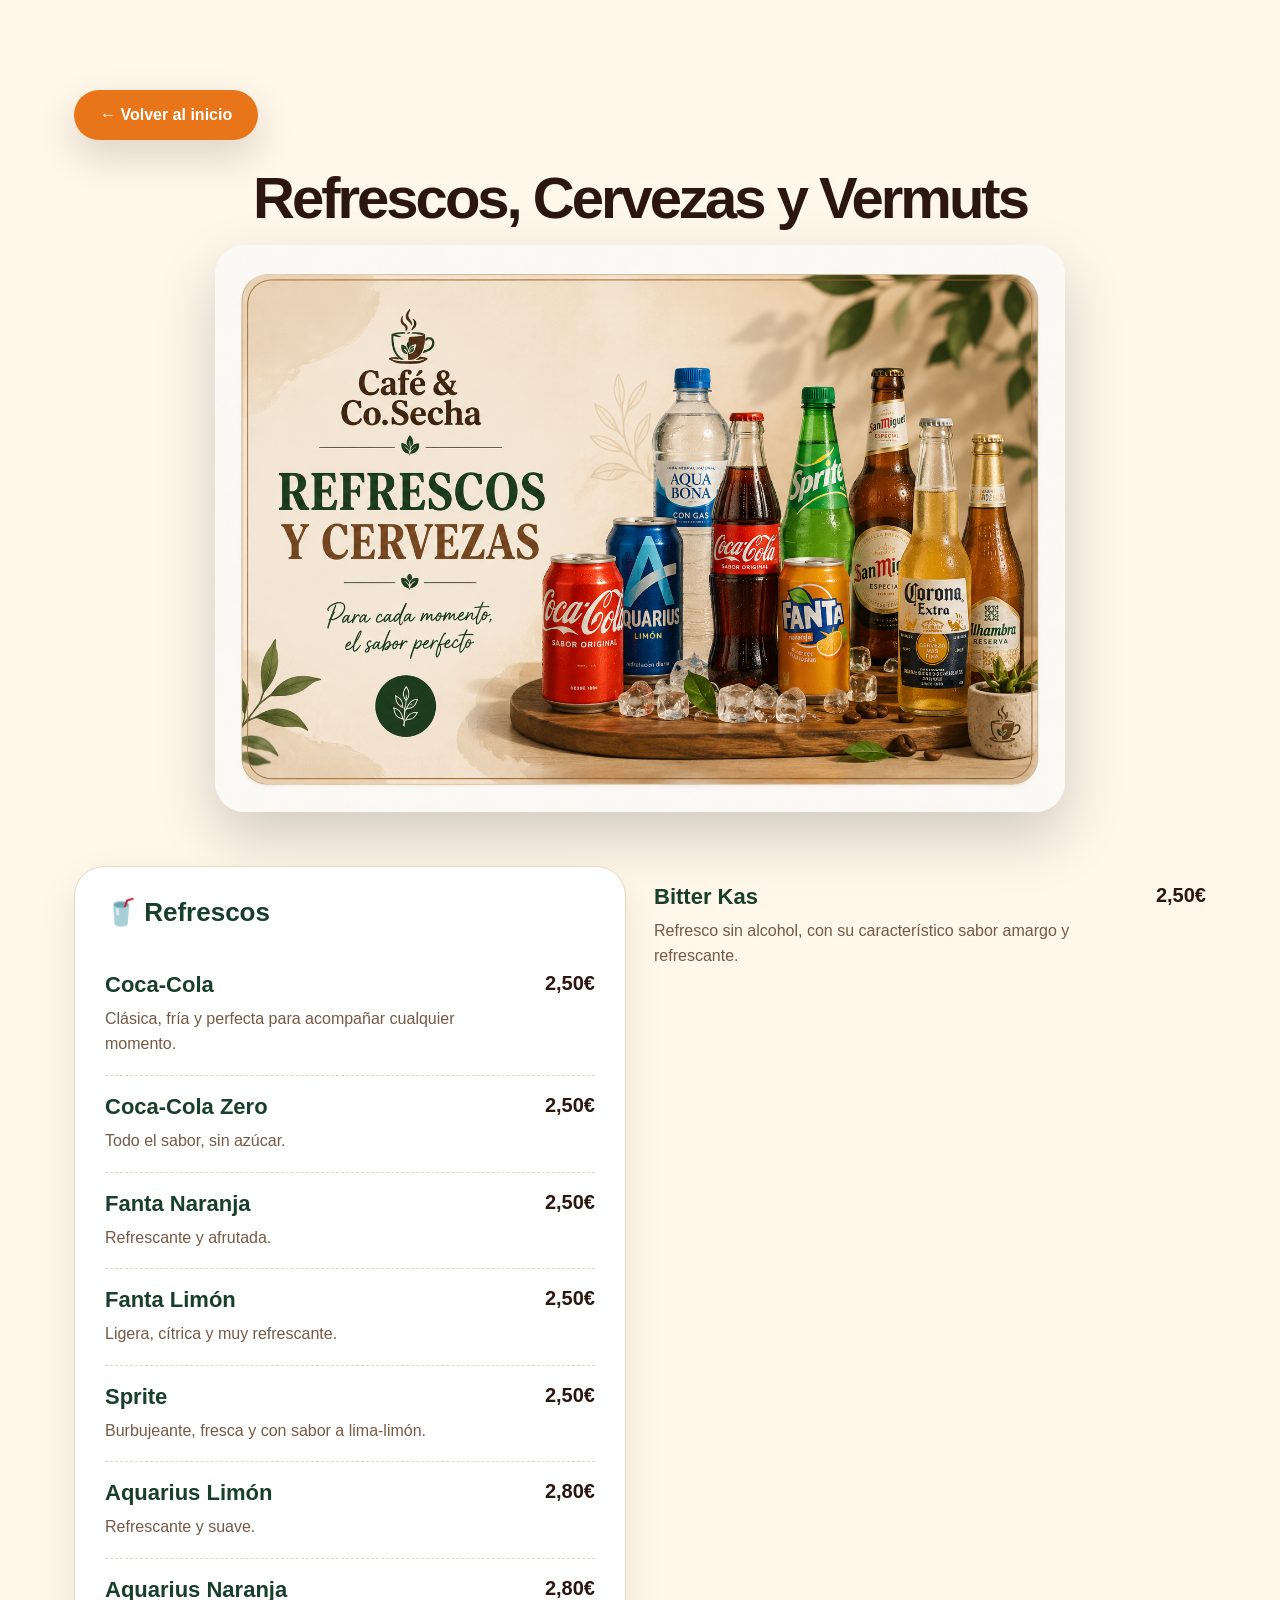
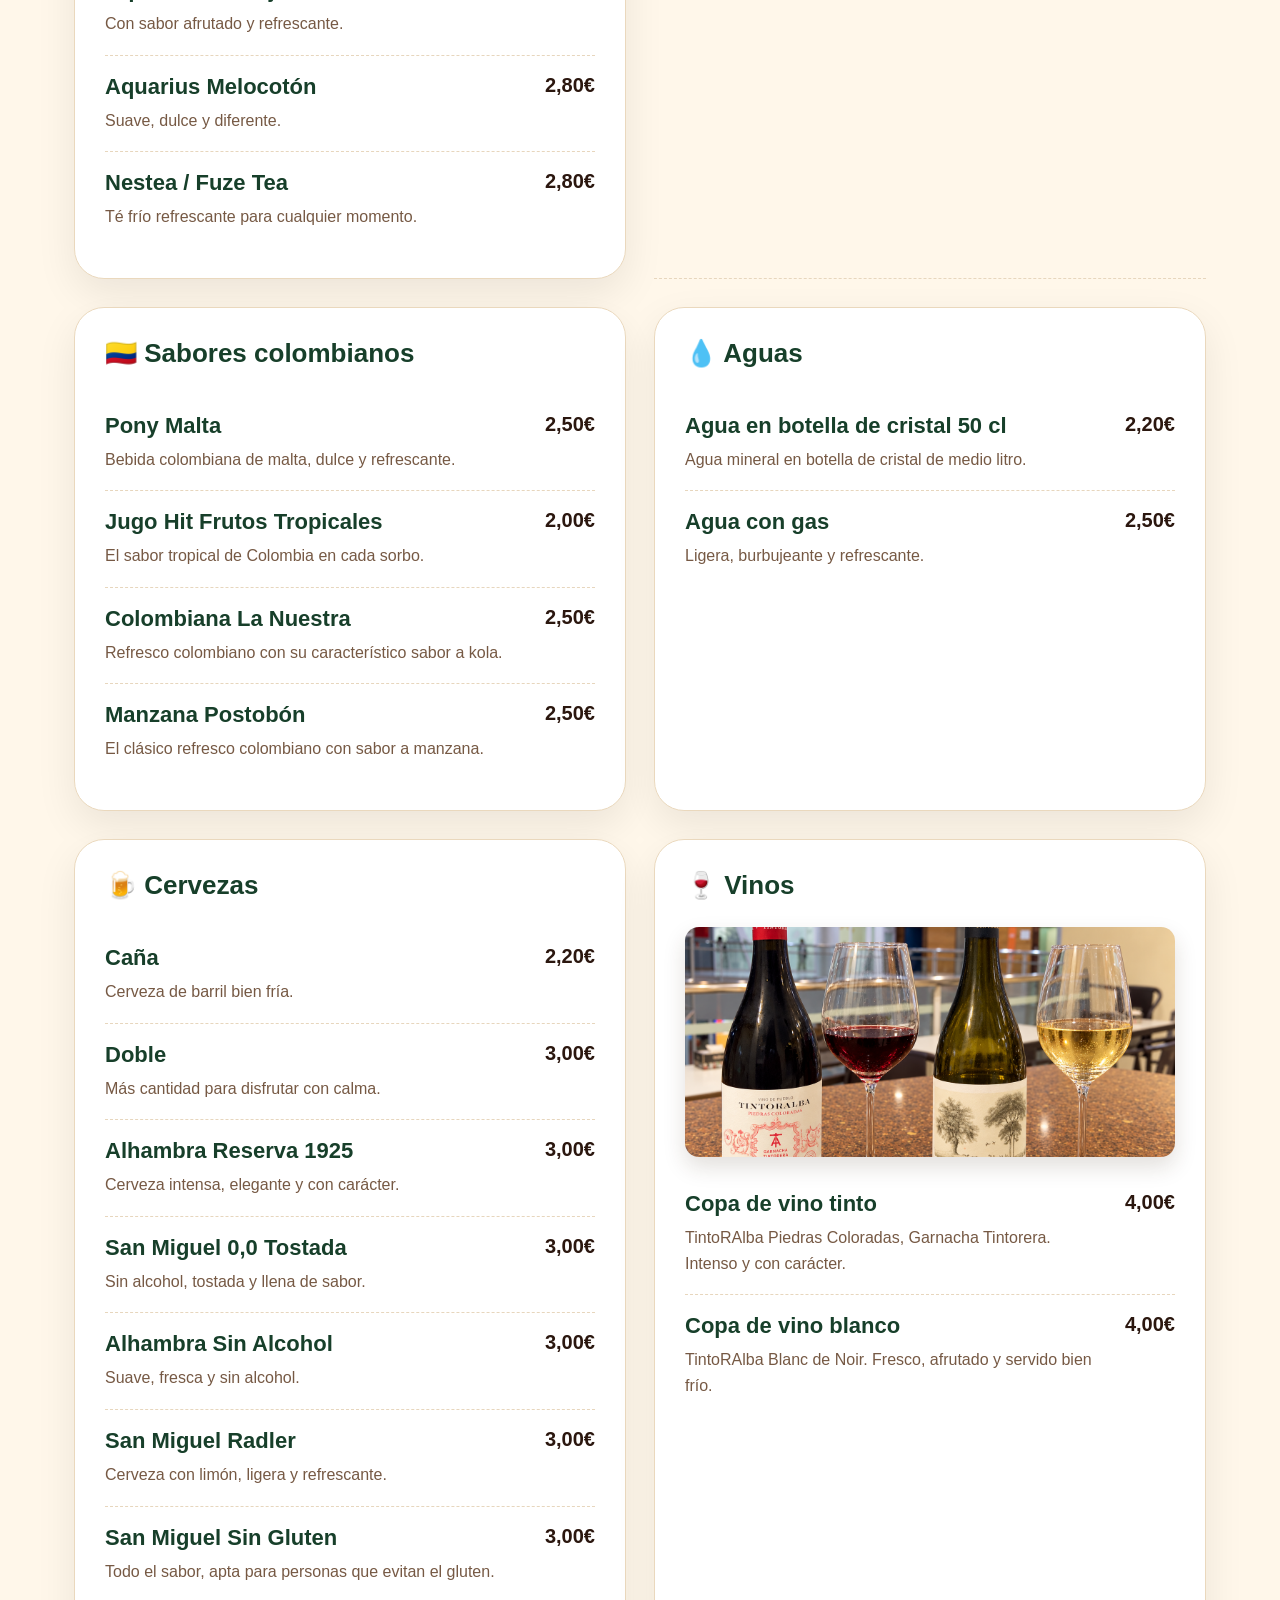
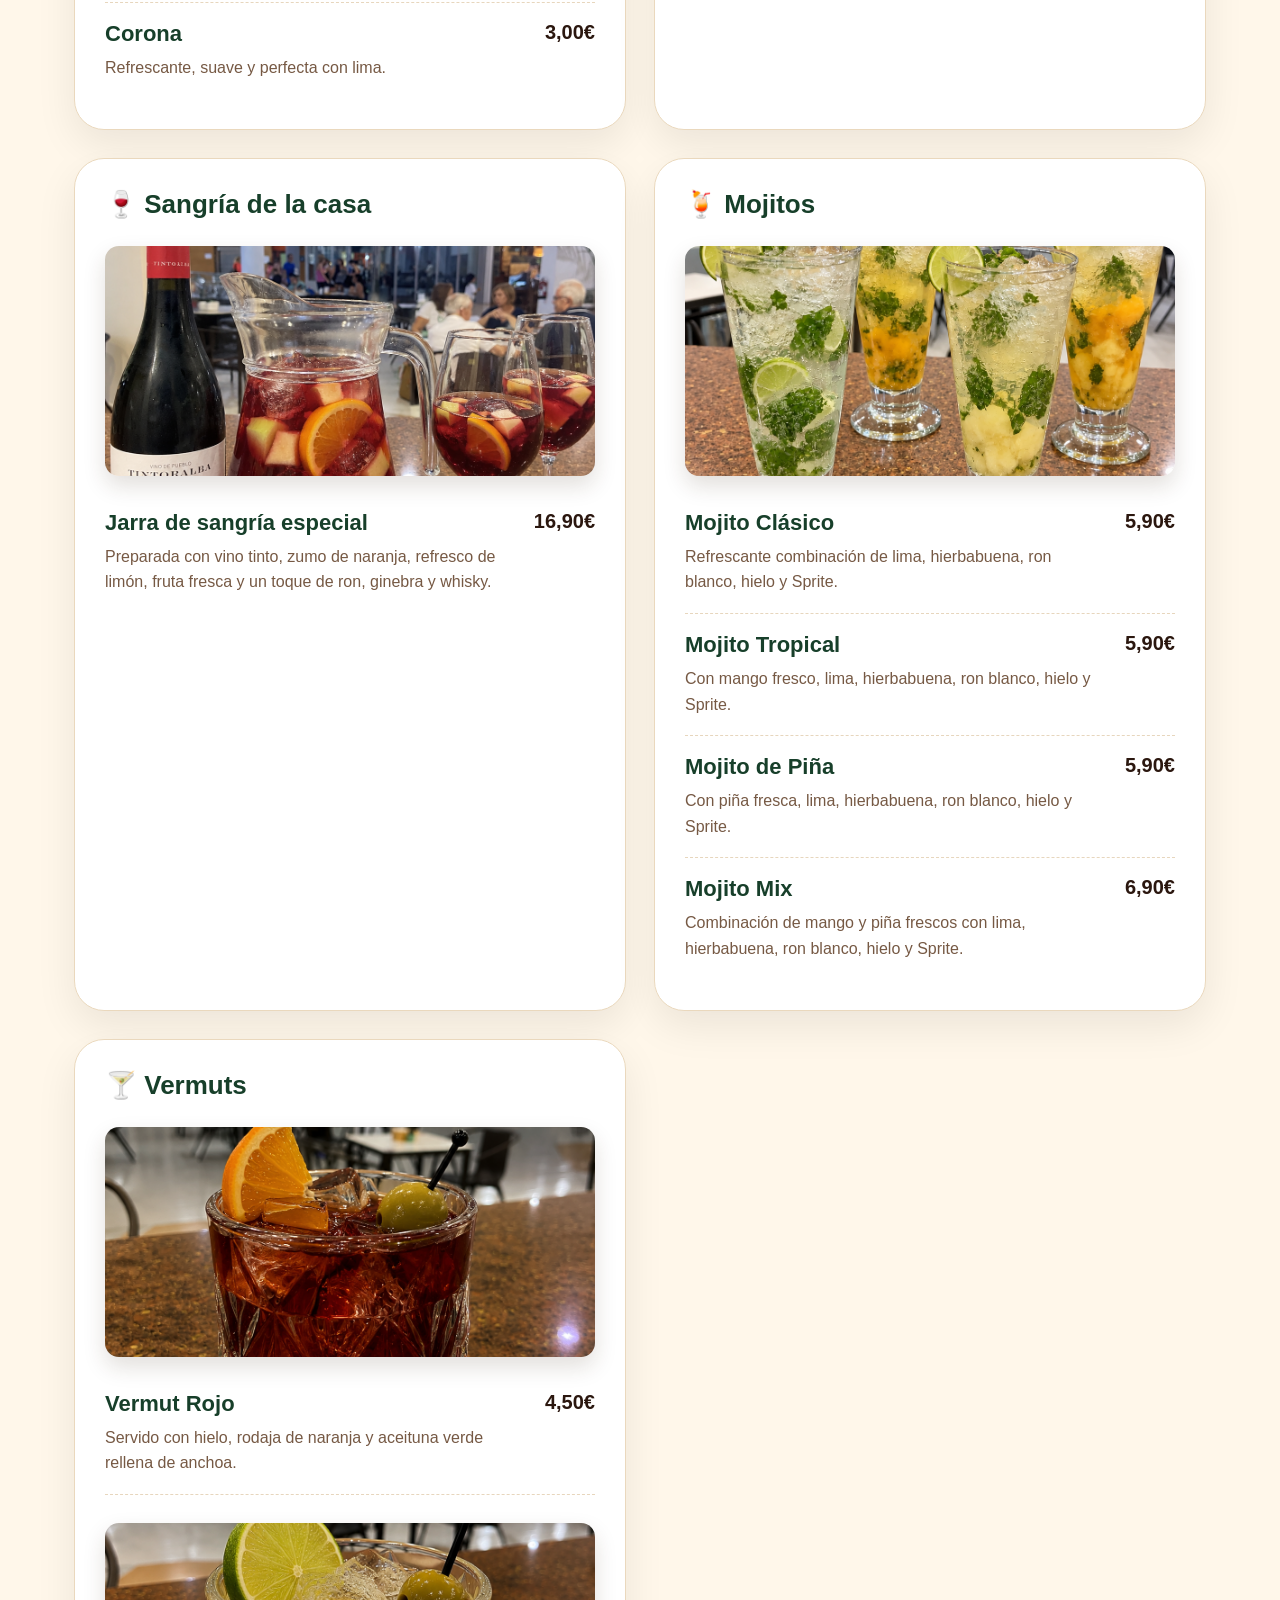
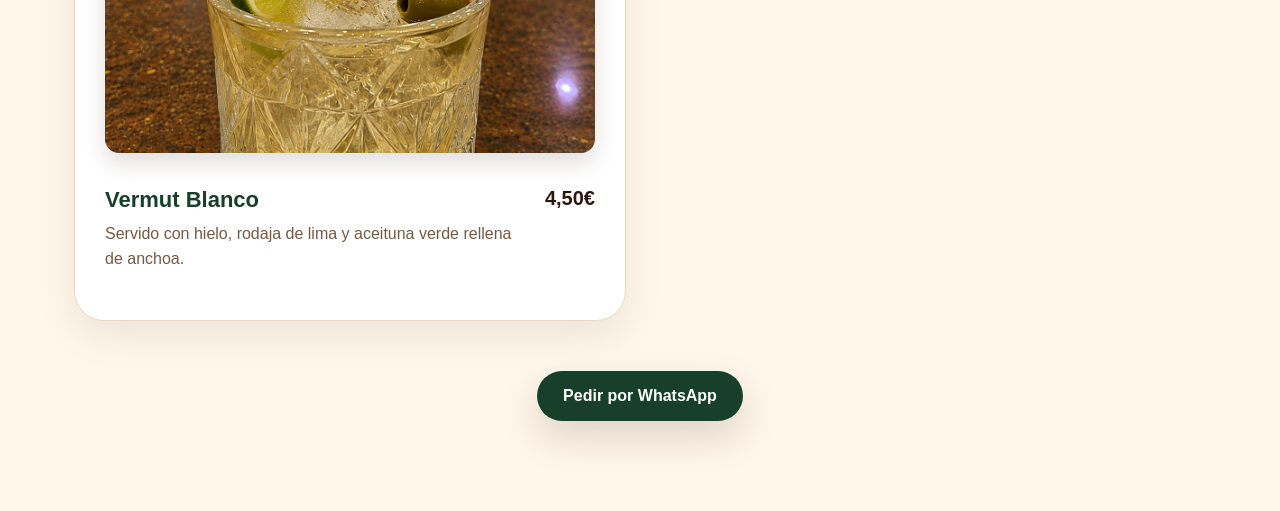
==== bebidas.html @ ca53dc08 "Update bebidas.html" ====
<!DOCTYPE html>
<html lang="es">
<head>
  <meta charset="UTF-8">
  <meta name="viewport" content="width=device-width, initial-scale=1.0">

  <title>Refrescos, Cervezas y Vermuts | Café & Co.Secha</title>

  <meta
    name="description"
    content="Consulta nuestra carta de refrescos, bebidas colombianas, aguas, cervezas y vermuts en Café & Co.Secha, Ontinyent."
  >

  <link rel="stylesheet" href="styles.css">
</head>

<body>

  <section class="section">

    <div class="back-button">
      <a href="index.html" class="btn secondary">
        ← Volver al inicio
      </a>
    </div>

    <div class="page-header">
      <h1>Refrescos, Cervezas y Vermuts</h1>

      <img
        src="images/bebidas.jpg"
        alt="Refrescos, cervezas y vermuts de Café & Co.Secha"
      >
    </div>

    <div class="price-grid">

      <!-- REFRESCOS -->

      <div class="price-card">
        <h3>🥤 Refrescos</h3>

        <div class="product-row">
          <div class="product-info">
            <strong>Coca-Cola</strong>
            <small>
              Clásica, fría y perfecta para acompañar cualquier momento.
            </small>
          </div>
          <strong class="product-price">2,50€</strong>
        </div>

        <div class="product-row">
          <div class="product-info">
            <strong>Coca-Cola Zero</strong>
            <small>Todo el sabor, sin azúcar.</small>
          </div>
          <strong class="product-price">2,50€</strong>
        </div>

        <div class="product-row">
          <div class="product-info">
            <strong>Fanta Naranja</strong>
            <small>Refrescante y afrutada.</small>
          </div>
          <strong class="product-price">2,50€</strong>
        </div>

        <div class="product-row">
          <div class="product-info">
            <strong>Fanta Limón</strong>
            <small>Ligera, cítrica y muy refrescante.</small>
          </div>
          <strong class="product-price">2,50€</strong>
        </div>

        <div class="product-row">
          <div class="product-info">
            <strong>Sprite</strong>
            <small>Burbujeante, fresca y con sabor a lima-limón.</small>
          </div>
          <strong class="product-price">2,50€</strong>
        </div>

        <div class="product-row">
          <div class="product-info">
            <strong>Aquarius Limón</strong>
            <small>Refrescante y suave.</small>
          </div>
          <strong class="product-price">2,80€</strong>
        </div>

        <div class="product-row">
          <div class="product-info">
            <strong>Aquarius Naranja</strong>
            <small>Con sabor afrutado y refrescante.</small>
          </div>
          <strong class="product-price">2,80€</strong>
        </div>

        <div class="product-row">
          <div class="product-info">
            <strong>Aquarius Melocotón</strong>
            <small>Suave, dulce y diferente.</small>
          </div>
          <strong class="product-price">2,80€</strong>
        </div>

        <div class="product-row">
          <div class="product-info">
            <strong>Nestea / Fuze Tea</strong>
            <small>Té frío refrescante para cualquier momento.</small>
          </div>
          <strong class="product-price">2,80€</strong>
        </div>
      </div>
<div class="product-row">
  <div class="product-info">
    <strong>Bitter Kas</strong>
    <small>
      Refresco sin alcohol, con su característico sabor
      amargo y refrescante.
    </small>
  </div>

  <strong class="product-price">2,50€</strong>
</div>
      <!-- SABORES COLOMBIANOS -->

      <div class="price-card">
        <h3> 🇨🇴 Sabores colombianos</h3>

        <div class="product-row">
          <div class="product-info">
            <strong>Pony Malta</strong>
            <small>
              Bebida colombiana de malta, dulce y refrescante.
            </small>
          </div>
          <strong class="product-price">2,50€</strong>
        </div>

        <div class="product-row">
          <div class="product-info">
            <strong>Jugo Hit Frutos Tropicales</strong>
            <small>
              El sabor tropical de Colombia en cada sorbo.
            </small>
          </div>
          <strong class="product-price">2,00€</strong>
        </div>

        <div class="product-row">
          <div class="product-info">
            <strong>Colombiana La Nuestra</strong>
            <small>
              Refresco colombiano con su característico sabor a kola.
            </small>
          </div>
          <strong class="product-price">2,50€</strong>
        </div>

        <div class="product-row">
          <div class="product-info">
            <strong>Manzana Postobón</strong>
            <small>
              El clásico refresco colombiano con sabor a manzana.
            </small>
          </div>
          <strong class="product-price">2,50€</strong>
        </div>
      </div>

      <!-- AGUAS -->

      <div class="price-card">
        <h3>💧 Aguas</h3>

        <div class="product-row">
          <div class="product-info">
            <strong>Agua en botella de cristal 50 cl</strong>
            <small>
              Agua mineral en botella de cristal de medio litro.
            </small>
          </div>
          <strong class="product-price">2,20€</strong>
        </div>

        <div class="product-row">
          <div class="product-info">
            <strong>Agua con gas</strong>
            <small>Ligera, burbujeante y refrescante.</small>
          </div>
          <strong class="product-price">2,50€</strong>
        </div>
      </div>

      <!-- CERVEZAS -->

      <div class="price-card">
        <h3>🍺 Cervezas</h3>

        <div class="product-row">
          <div class="product-info">
            <strong>Caña</strong>
            <small>Cerveza de barril bien fría.</small>
          </div>
          <strong class="product-price">2,20€</strong>
        </div>

        <div class="product-row">
          <div class="product-info">
            <strong>Doble</strong>
            <small>Más cantidad para disfrutar con calma.</small>
          </div>
          <strong class="product-price">3,00€</strong>
        </div>

        <div class="product-row">
          <div class="product-info">
            <strong>Alhambra Reserva 1925</strong>
            <small>Cerveza intensa, elegante y con carácter.</small>
          </div>
          <strong class="product-price">3,00€</strong>
        </div>

        <div class="product-row">
          <div class="product-info">
            <strong>San Miguel 0,0 Tostada</strong>
            <small>Sin alcohol, tostada y llena de sabor.</small>
          </div>
          <strong class="product-price">3,00€</strong>
        </div>

        <div class="product-row">
          <div class="product-info">
            <strong>Alhambra Sin Alcohol</strong>
            <small>Suave, fresca y sin alcohol.</small>
          </div>
          <strong class="product-price">3,00€</strong>
        </div>

        <div class="product-row">
          <div class="product-info">
            <strong>San Miguel Radler</strong>
            <small>Cerveza con limón, ligera y refrescante.</small>
          </div>
          <strong class="product-price">3,00€</strong>
        </div>

        <div class="product-row">
          <div class="product-info">
            <strong>San Miguel Sin Gluten</strong>
            <small>
              Todo el sabor, apta para personas que evitan el gluten.
            </small>
          </div>
          <strong class="product-price">3,00€</strong>
        </div>

        <div class="product-row">
          <div class="product-info">
            <strong>Corona</strong>
            <small>Refrescante, suave y perfecta con lima.</small>
          </div>
          <strong class="product-price">3,00€</strong>
        </div>
      </div>
<!-- VINOS -->

<div class="price-card">
  <h3>🍷 Vinos</h3>

  <img
    src="images/vinos.png"
    alt="Vino tinto y vino blanco de Café & Co.Secha"
    class="foto-menu"
    loading="lazy"
  >

  <div class="product-row">
    <div class="product-info">
      <strong>Copa de vino tinto</strong>
      <small>
        TintoRAlba Piedras Coloradas, Garnacha Tintorera.
        Intenso y con carácter.
      </small>
    </div>
    <strong class="product-price">4,00€</strong>
  </div>

  <div class="product-row">
    <div class="product-info">
      <strong>Copa de vino blanco</strong>
      <small>
        TintoRAlba Blanc de Noir. Fresco, afrutado
        y servido bien frío.
      </small>
    </div>
    <strong class="product-price">4,00€</strong>
  </div>
</div>
<!-- SANGRÍA -->

<div class="price-card">
  <h3>🍷 Sangría de la casa</h3>

  <img
    src="images/jarra-sangria.png"
    alt="Jarra de sangría especial de Café & Co.Secha"
    class="foto-menu"
    loading="lazy"
  >

  <div class="product-row">
    <div class="product-info">
      <strong>Jarra de sangría especial</strong>

      <small>
        Preparada con vino tinto, zumo de naranja, refresco de limón,
        fruta fresca y un toque de ron, ginebra y whisky.
      </small>
    </div>

    <strong class="product-price">16,90€</strong>
  </div>
</div>
<!-- MOJITOS -->

<div class="price-card">
  <h3>🍹 Mojitos</h3>

  <img
    src="images/mojitos.png"
    alt="Mojitos de Café & Co.Secha"
    class="foto-menu"
    loading="lazy"
  >

  <div class="product-row">
    <div class="product-info">
      <strong>Mojito Clásico</strong>
      <small>
        Refrescante combinación de lima, hierbabuena, ron blanco,
        hielo y Sprite.
      </small>
    </div>
    <strong class="product-price">5,90€</strong>
  </div>

  <div class="product-row">
    <div class="product-info">
      <strong>Mojito Tropical</strong>
      <small>
        Con mango fresco, lima, hierbabuena, ron blanco,
        hielo y Sprite.
      </small>
    </div>
    <strong class="product-price">5,90€</strong>
  </div>

  <div class="product-row">
    <div class="product-info">
      <strong>Mojito de Piña</strong>
      <small>
        Con piña fresca, lima, hierbabuena, ron blanco,
        hielo y Sprite.
      </small>
    </div>
    <strong class="product-price">5,90€</strong>
  </div>

  <div class="product-row">
    <div class="product-info">
      <strong>Mojito Mix</strong>
      <small>
        Combinación de mango y piña frescos con lima,
        hierbabuena, ron blanco, hielo y Sprite.
      </small>
    </div>
    <strong class="product-price">6,90€</strong>
  </div>
</div>
      <!-- VERMUTS -->

      <div class="price-card">
        <h3>🍸 Vermuts</h3>

        <img
          src="images/vermut-rojo.png"
          alt="Vermut rojo servido en Café & Co.Secha"
          class="foto-menu"
          loading="lazy"
        >

        <div class="product-row">
          <div class="product-info">
            <strong>Vermut Rojo</strong>
            <small>
              Servido con hielo, rodaja de naranja y aceituna verde
              rellena de anchoa.
            </small>
          </div>
          <strong class="product-price">4,50€</strong>
        </div>

        <img
          src="images/vermut-blanco.png"
          alt="Vermut blanco servido en Café & Co.Secha"
          class="foto-menu vermut-foto-segunda"
          loading="lazy"
        >

        <div class="product-row">
          <div class="product-info">
            <strong>Vermut Blanco</strong>
            <small>
              Servido con hielo, rodaja de lima y aceituna verde
              rellena de anchoa.
            </small>
          </div>
          <strong class="product-price">4,50€</strong>
        </div>
      </div>

    </div>

    <div class="center-button">
      <a
        class="btn primary"
        href="https://wa.me/34668579133?text=Hola%2C%20quiero%20hacer%20un%20pedido."
        target="_blank"
        rel="noopener noreferrer"
      >
        Pedir por WhatsApp
      </a>
    </div>

  </section>

</body>
</html>
---- styles.css ----
:root{
  --cream:#fff7ea;
  --paper:#fffdf7;
  --green:#173f2a;
  --green2:#2f6b43;
  --orange:#e8751a;
  --brown:#2b170f;
  --muted:#765944;
  --line:#ead8bd;
  --shadow:0 24px 70px rgba(43,23,15,.14);
}

*{
  box-sizing:border-box;
}

html{
  scroll-behavior:smooth;
  scroll-padding-top:120px;
}

body{
  margin:0;
  font-family:Arial, sans-serif;
  background:var(--cream);
  color:var(--brown);
}

a{
  color:inherit;
  text-decoration:none;
}

/* HERO */

.hero{
  min-height:100vh;
  padding:130px 24px 24px;
  position:relative;
  overflow:hidden;
  display:flex;
  align-items:center;
  background:
    radial-gradient(circle at 12% 10%, rgba(232,117,26,.20), transparent 32%),
    radial-gradient(circle at 90% 20%, rgba(47,107,67,.18), transparent 30%),
    linear-gradient(135deg,#fffdf8,#f7e5c9);
}

.hero::after{
  content:"";
  position:absolute;
  left:0;
  right:0;
  bottom:0;
  height:150px;
  background:linear-gradient(to bottom, transparent, var(--cream));
  pointer-events:none;
}

/* NAVBAR */

.navbar{
  position:fixed;
  top:12px;
  left:50%;
  transform:translateX(-50%);
  width:calc(100% - 64px);
  max-width:1120px;
  z-index:9999;
  display:flex;
  justify-content:space-between;
  align-items:center;
  gap:18px;
  padding:13px 22px;
  border:1px solid rgba(255,255,255,.75);
  border-radius:999px;
  background:rgba(255,255,255,.94);
  backdrop-filter:blur(18px);
  box-shadow:0 10px 30px rgba(43,23,15,.10);
}

.brand{
  font-weight:900;
  color:var(--green);
  letter-spacing:.2px;
  white-space:nowrap;
}

.nav-links{
  display:flex;
  gap:22px;
  flex-wrap:wrap;
  justify-content:center;
  font-size:14px;
  font-weight:800;
  color:var(--green);
}

.nav-links a:hover{
  color:var(--orange);
}

/* HERO CONTENT */

.hero-grid{
  max-width:1250px;
  margin:70px auto 0;
  display:grid;
  grid-template-columns:1fr 1fr;
  gap:70px;
  align-items:center;
  position:relative;
  z-index:2;
}

.hero-text,
.hero-image,
.section{
  animation:fadeUp .8s ease both;
}

.badge,
.eyebrow{
  display:inline-block;
  color:var(--green);
  background:white;
  padding:10px 16px;
  border-radius:999px;
  font-weight:900;
  font-size:13px;
  letter-spacing:.5px;
  text-transform:uppercase;
  box-shadow:0 10px 30px rgba(43,23,15,.08);
}

h1{
  font-size:clamp(44px,7vw,84px);
  line-height:.95;
  margin:26px 0;
  letter-spacing:-3px;
  color:var(--brown);
}

.subtitle{
  font-size:24px;
  line-height:1.75;
  max-width:620px;
  color:#6d5b4d;
}

.hero-buttons{
  margin-top:45px;
  display:flex;
  gap:14px;
  flex-wrap:wrap;
}

.btn{
  display:inline-block;
  padding:16px 26px;
  border-radius:999px;
  font-weight:900;
  box-shadow:0 16px 38px rgba(43,23,15,.16);
  transition:.25s ease;
}

.hero-buttons .btn{
  font-size:18px;
  padding:18px 34px;
}

.btn:hover{
  transform:translateY(-3px);
}

.primary{
  background:var(--green);
  color:white;
}

.secondary{
  background:var(--orange);
  color:white;
}

.hero-image{
  display:flex;
  justify-content:flex-end;
  align-items:center;
}

.hero-image img{
  width:100%;
  max-width:650px;
  border-radius:36px;
  display:block;
  box-shadow:0 45px 80px rgba(0,0,0,.18);
  transition:.45s;
}

.hero-image img:hover{
  transform:translateY(-8px) rotate(.5deg) scale(1.03);
}

/* SECCIONES */

.section{
  max-width:1180px;
  margin:auto;
  padding:90px 24px;
  scroll-margin-top:120px;
}

.section h1{
  text-align:center;
  font-size:56px;
  color:var(--brown);
  margin:20px 0 40px;
}

.section h2{
  font-size:clamp(34px,5vw,58px);
  text-align:center;
  margin:18px auto 44px;
  max-width:820px;
  letter-spacing:-1.5px;
}

.section > .eyebrow{
  display:block;
  width:max-content;
  margin:0 auto;
}

/* GRIDS */

.feature-grid,
.menu-grid,
.gallery,
.contact-grid,
.price-grid{
  display:grid;
  gap:22px;
}

.feature-grid{
  grid-template-columns:repeat(3,1fr);
}

.menu-grid{
  grid-template-columns:repeat(3, minmax(0, 265px));
  justify-content:center;
  gap:22px;
}

.gallery{
  grid-template-columns:repeat(4,1fr);
}

.price-grid{
  grid-template-columns:repeat(auto-fit,minmax(380px,1fr));
  gap:28px;
  margin-top:40px;
}

/* TARJETAS */

article,
.menu-card,
.gallery-card,
.contact-grid div,
.price-card{
  background:white;
  border:1px solid var(--line);
  border-radius:30px;
  box-shadow:0 18px 45px rgba(43,23,15,.09);
  transition:.25s ease;
}

article,
.price-card{
  padding:30px;
}

article:hover,
.menu-card:hover,
.gallery-card:hover{
  transform:translateY(-6px);
  box-shadow:var(--shadow);
}

/* ESPECIALIDADES */

#especialidades{
  position:relative;
}

#especialidades .feature-grid{
  margin-top:20px;
}

#especialidades article{
  padding:0;
  overflow:hidden;
  border-radius:34px;
  background:white;
  display:flex;
  flex-direction:column;
}

#especialidades article img{
  width:100%;
  height:280px;
  object-fit:cover;
  border-radius:0;
  margin:0;
  transition:.35s;
}

#especialidades article:hover img{
  transform:scale(1.05);
}

#especialidades article h3{
  padding:26px 26px 0;
  font-size:26px;
  color:var(--green);
  margin:0 0 10px;
}

#especialidades article p{
  padding:0 26px 30px;
  margin:0;
  font-size:17px;
  line-height:1.55;
  color:var(--muted);
}

/* CARTA PRINCIPAL */

.menu-section{
  background:#fffaf0;
  border-radius:46px;
  box-shadow:inset 0 0 0 1px var(--line);
}

#carta .menu-card{
  background:#fff;
  border-radius:34px;
  overflow:hidden;
  padding:0;
  display:block;
  transition:.35s;
  box-shadow:0 15px 35px rgba(0,0,0,.08);
}

#carta .menu-card img{
  width:100%;
  height:220px;
  object-fit:cover;
  display:block;
  border-radius:0;
  transition:.45s;
}

#carta .menu-card:hover{
  transform:translateY(-10px);
  box-shadow:0 30px 60px rgba(0,0,0,.15);
}

#carta .menu-card:hover img{
  transform:scale(1.08);
}

#carta .menu-card h3{
  font-size:28px;
  padding:22px 24px 8px;
  margin:0;
  color:var(--green);
}

#carta .menu-card p{
  padding:0 24px 28px;
  margin:0;
  color:var(--muted);
  font-size:16px;
  line-height:1.6;
}

/* HISTORIA */

.story{
  background:var(--green);
  color:white;
  border-radius:46px;
  margin-top:40px;
  box-shadow:var(--shadow);
}

.story .eyebrow{
  color:var(--green);
}

.story h2{
  color:white;
}

.story p{
  color:#f7ead9;
  max-width:820px;
  margin:auto;
  text-align:center;
  font-size:20px;
  line-height:1.6;
}

/* GALERÍA */

.gallery-card{
  padding:20px;
  overflow:hidden;
  text-align:left;
  min-height:230px;
  display:flex;
  flex-direction:column;
  justify-content:center;
}

.gallery-card img{
  width:100%;
  height:260px;
  object-fit:cover;
  border-radius:22px;
  margin-bottom:18px;
}

.gallery-card h3{
  font-size:22px;
  color:var(--green);
  margin:20px 0 10px;
}

.gallery-card p{
  color:var(--muted);
  line-height:1.6;
  font-size:16px;
}

/* CONTACTO */

.contact{
  text-align:center;
}

.contact .btn{
  margin-top:16px;
}

.contact-grid{
  display:grid;
  grid-template-columns:repeat(3,330px);
  justify-content:center;
  gap:32px;
  margin-top:45px;
}

.contact-grid div{
  min-height:300px;
  padding:38px 32px;
  text-align:center;
  border-radius:34px;
}

.contact-grid h3{
  font-size:26px;
  color:var(--green);
  margin:18px 0 10px;
  text-align:center;
}

.contact-grid p{
  color:var(--muted);
  line-height:1.6;
  font-size:17px;
  text-align:center;
}

.contact-grid .btn{
  display:inline-block;
  margin-top:22px;
  color:white !important;
  text-decoration:none !important;
}

.contact-grid a{
  color:var(--green);
  font-weight:800;
  text-decoration:none;
  transition:.3s;
}

.contact-grid a:hover{
  color:var(--orange);
  text-decoration:underline;
}

/* PÁGINAS DE CARTAS */

.page-header{
  text-align:center;
  margin:20px auto 50px;
}

.page-header h1{
  font-size:58px;
  color:var(--brown);
  margin:20px 0;
}

.page-header img{
  width:100%;
  max-width:850px;
  border-radius:30px;
  box-shadow:0 25px 60px rgba(0,0,0,.18);
}

.back-button{
  margin-bottom:30px;
}

.price-card{
  background:#fff;
  border-radius:30px;
  padding:30px;
  box-shadow:0 15px 40px rgba(0,0,0,.08);
  border:1px solid #ead8bd;
}

.price-card h3{
  color:var(--green);
  font-size:26px;
  margin-top:0;
}

/* PRODUCTOS CON DESCRIPCIÓN */

.product-row{
  display:grid;
  grid-template-columns:1fr auto;
  gap:22px;
  align-items:start;
  padding:18px 0;
  border-bottom:1px dashed #e7d6bd;
}

.product-row:last-child{
  border-bottom:none;
}

.product-info{
  min-width:0;
}

.product-info strong{
  display:block;
  color:var(--green);
  font-size:22px;
  font-weight:800;
  margin-bottom:8px;
}

.product-info em{
  display:block;
  font-size:17px;
  color:#7b624e;
  font-style:italic;
  margin-bottom:12px;
  line-height:1.45;
}

.product-info small{
  display:block;
  color:var(--muted);
  font-size:16px;
  line-height:1.6;
}

.product-price{
  color:var(--brown);
  font-size:20px;
  font-weight:900;
  white-space:nowrap;
  text-align:right;
  align-self:flex-start;
}

/* NOTAS Y EXTRAS */

.menu-note{
  margin-top:24px;
  padding-top:20px;
  border-top:1px dashed #e7d6bd;
  font-size:14px;
  color:var(--muted);
  line-height:1.7;
}

.menu-note h4{
  color:var(--green);
  font-size:22px;
  margin:30px 0 14px;
  font-weight:700;
}

.menu-note p{
  font-size:15px;
  line-height:1.7;
  color:var(--muted);
}

.extra-row{
  display:grid;
  grid-template-columns:1fr auto;
  gap:18px;
  padding:10px 0;
  border-bottom:1px dashed #ead8bd;
}

.extra-row span{
  color:var(--muted);
}

.extra-row strong{
  color:var(--brown);
  white-space:nowrap;
}

/* BOTONES CENTRADOS */

.center-button{
  text-align:center;
  margin-top:50px;
}

/* WHATSAPP */

.whatsapp{
  position:fixed;
  right:22px;
  bottom:22px;
  background:#25d366;
  color:white;
  padding:16px 22px;
  border-radius:999px;
  font-weight:900;
  box-shadow:0 18px 45px rgba(0,0,0,.22);
  z-index:20;
}

/* FOOTER */

footer{
  background:var(--green);
  color:white;
  text-align:center;
  padding:70px 20px;
  margin-top:90px;
}

footer h3{
  font-size:36px;
  margin:0 0 10px;
}

footer p{
  color:#f2e6d7;
  margin-bottom:25px;
}

footer small{
  color:#c8d7ca;
}

/* ANIMACIONES */

@keyframes fadeUp{
  from{
    opacity:0;
    transform:translateY(35px);
  }

  to{
    opacity:1;
    transform:translateY(0);
  }
}

/* RESPONSIVE */

@media(max-width:1000px){
  .hero-grid{
    grid-template-columns:1fr;
    margin-top:50px;
  }

  .feature-grid,
  .gallery,
  .contact-grid,
  .price-grid{
    grid-template-columns:1fr;
  }

  .hero-image{
    justify-content:center;
  }

  .navbar{
    width:calc(100% - 32px);
    flex-direction:column;
    border-radius:26px;
  }

  .nav-links{
    gap:14px;
  }

  .contact-grid{
    grid-template-columns:1fr;
  }
}

@media(max-width:700px){
    .menu-grid{
  grid-template-columns:1fr;
  width:100%;
  max-width:420px;
  margin:0 auto;
}

/* Ajustes para móvil */
  /* Ajustes para móvil */

/* Deja espacio para que el menú no tape los títulos */
.section{
  scroll-margin-top: 150px;
}

/* Menú superior más compacto */
.navbar{
  top: 8px;
  width: calc(100% - 24px);
  padding: 12px 14px;
}

.navbar h1{
  margin: 0 0 10px;
  font-size: 20px;
}

.nav-links{
  gap: 10px 18px;
  font-size: 14px;
}

/* Evita que el botón de WhatsApp tape el contenido */
.menu-card{
  position: relative;
}

#carta{
  padding-bottom: 90px;
}

  #carta .menu-card{
    width:100%;
  }

  .navbar{
    top:8px;
    width:calc(100% - 20px);
    padding:12px 14px;
  }

  .nav-links{
    gap:12px 16px;
    font-size:13px;
  }

  .section{
    scroll-margin-top:170px;
  }
  .hero{
    padding:120px 16px 24px;
  }

  h1{
    font-size:clamp(44px,12vw,64px);
    line-height:.95;
    letter-spacing:-2px;
  }

  .subtitle{
    font-size:20px;
  }

  .section{
    padding:70px 18px;
  }

  .page-header h1{
    font-size:42px;
  }

  .price-grid{
    grid-template-columns:1fr;
  }

  .product-row{
    gap:14px;
    padding:16px 0;
  }

  .product-info strong{
    font-size:20px;
  }

  .product-info em{
    font-size:16px;
  }

  .product-info small{
    font-size:15px;
  }

  .product-price{
    font-size:18px;
  }

  .whatsapp{
  right:12px;
  bottom:12px;
  padding:12px 18px;
  font-size:14px;
}
}
/* FOTOS DE LOS PLATOS PARA PICAR */

.product-photo {
  display: block;
  width: 100%;
  height: auto;
  margin: 16px 0 18px;
  border-radius: 20px;
  box-shadow: 0 10px 25px rgba(43, 23, 15, 0.16);
}
.foto-bowls {
  display: block;
  width: 100%;
  height: 280px;
  object-fit: cover;
  object-position: center;
  border-radius: 18px;
  margin: 18px 0 30px;
  box-shadow: 0 8px 20px rgba(63, 38, 20, 0.16);
}

@media (max-width: 600px) {
  .foto-bowls {
    height: 210px;
    border-radius: 14px;
    margin-bottom: 24px;
  }
}
.mango-card {
  grid-column: 1 / -1;
  height: auto;
}

.mango-card .foto-bowls {
  width: 100%;
  height: 320px;
  object-fit: cover;
  object-position: center;
  display: block;
  margin: 20px 0 25px;
  border-radius: 18px;
}

@media (max-width: 600px) {
  .mango-card .foto-bowls {
    height: 220px;
  }
}
.oblea-card {
  grid-column: 1 / -1;
  height: auto;
}

.oblea-card .foto-bowls {
  width: 100%;
  height: 320px;
  object-fit: cover;
  object-position: center;
  display: block;
  margin: 20px 0 25px;
  border-radius: 18px;
}

@media (max-width: 600px) {
  .oblea-card .foto-bowls {
    height: 220px;
  }
}
.foto-menu {
  display: block;
  width: 100%;
  height: 210px;
  object-fit: cover;
  object-position: center;
  margin: 18px 0 24px;
  border-radius: 18px;
  box-shadow: 0 10px 22px rgba(62, 38, 23, 0.15);
}
.foto-menu {
  display: block;
  width: 100%;
  height: 230px;
  object-fit: cover;
  object-position: center;
  margin: 18px 0 24px;
  border-radius: 18px;
}
/* FOTOS DE LOS VERMUTS */

.price-card .foto-menu {
  width: 100%;
  height: 230px;
  object-fit: cover;
  object-position: center;
  border-radius: 14px;
  margin: 12px 0 16px;
  display: block;
}

.vermut-foto-segunda {
  margin-top: 28px !important;
}
/* Frappuccinos */

.foto-menu{
    width:100%;
    height:240px;
    object-fit:cover;
    object-position:center;
    border-radius:14px;
    margin:15px 0;
}

.menu-divider{
    border:none;
    border-top:1px solid rgba(0,0,0,.08);
    margin:28px 0;
}
/* PÁGINA DE FRAPPUCCINOS */

.frappuccino-grid {
  width: 100%;
  max-width: 1150px;
  margin: 35px auto;
  display: grid;
  grid-template-columns: repeat(2, minmax(0, 1fr));
  gap: 28px;
}

.frappuccino-card {
  background: #ffffff;
  border: 1px solid rgba(187, 130, 65, 0.28);
  border-radius: 28px;
  overflow: hidden;
  box-shadow: 0 12px 30px rgba(70, 45, 25, 0.08);
  transition: transform 0.25s ease, box-shadow 0.25s ease;
}

.frappuccino-card:hover {
  transform: translateY(-4px);
  box-shadow: 0 16px 35px rgba(70, 45, 25, 0.13);
}

.frappuccino-card img {
  width: 100%;
  height: 360px;
  display: block;
  object-fit: cover;
  object-position: center;
}

.frappuccino-content {
  padding: 24px;
}

.frappuccino-title {
  display: flex;
  align-items: flex-start;
  justify-content: space-between;
  gap: 18px;
  margin-bottom: 12px;
}

.frappuccino-title h3 {
  margin: 0;
  color: #164b31;
  font-size: 1.35rem;
  line-height: 1.25;
}

.frappuccino-content p {
  margin: 0;
  color: #765b49;
  font-size: 1rem;
  line-height: 1.6;
}

.frappuccino-title .product-price {
  color: #164b31;
  font-size: 1.2rem;
  white-space: nowrap;
}

/* MÓVIL */

@media (max-width: 768px) {

  .frappuccino-grid {
    grid-template-columns: 1fr;
    gap: 24px;
    margin-top: 25px;
  }

  .frappuccino-card {
    border-radius: 24px;
  }

  .frappuccino-card img {
    height: 330px;
  }

  .frappuccino-content {
    padding: 22px;
  }

  .frappuccino-title h3 {
    font-size: 1.3rem;
  }
}

@media (max-width: 480px) {

  .frappuccino-card img {
    height: 290px;
  }

  .frappuccino-title {
    gap: 12px;
  }

  .frappuccino-title h3 {
    font-size: 1.15rem;
  }

  .frappuccino-title .product-price {
    font-size: 1.05rem;
  }

  .frappuccino-content p {
    font-size: 0.96rem;
  }
}
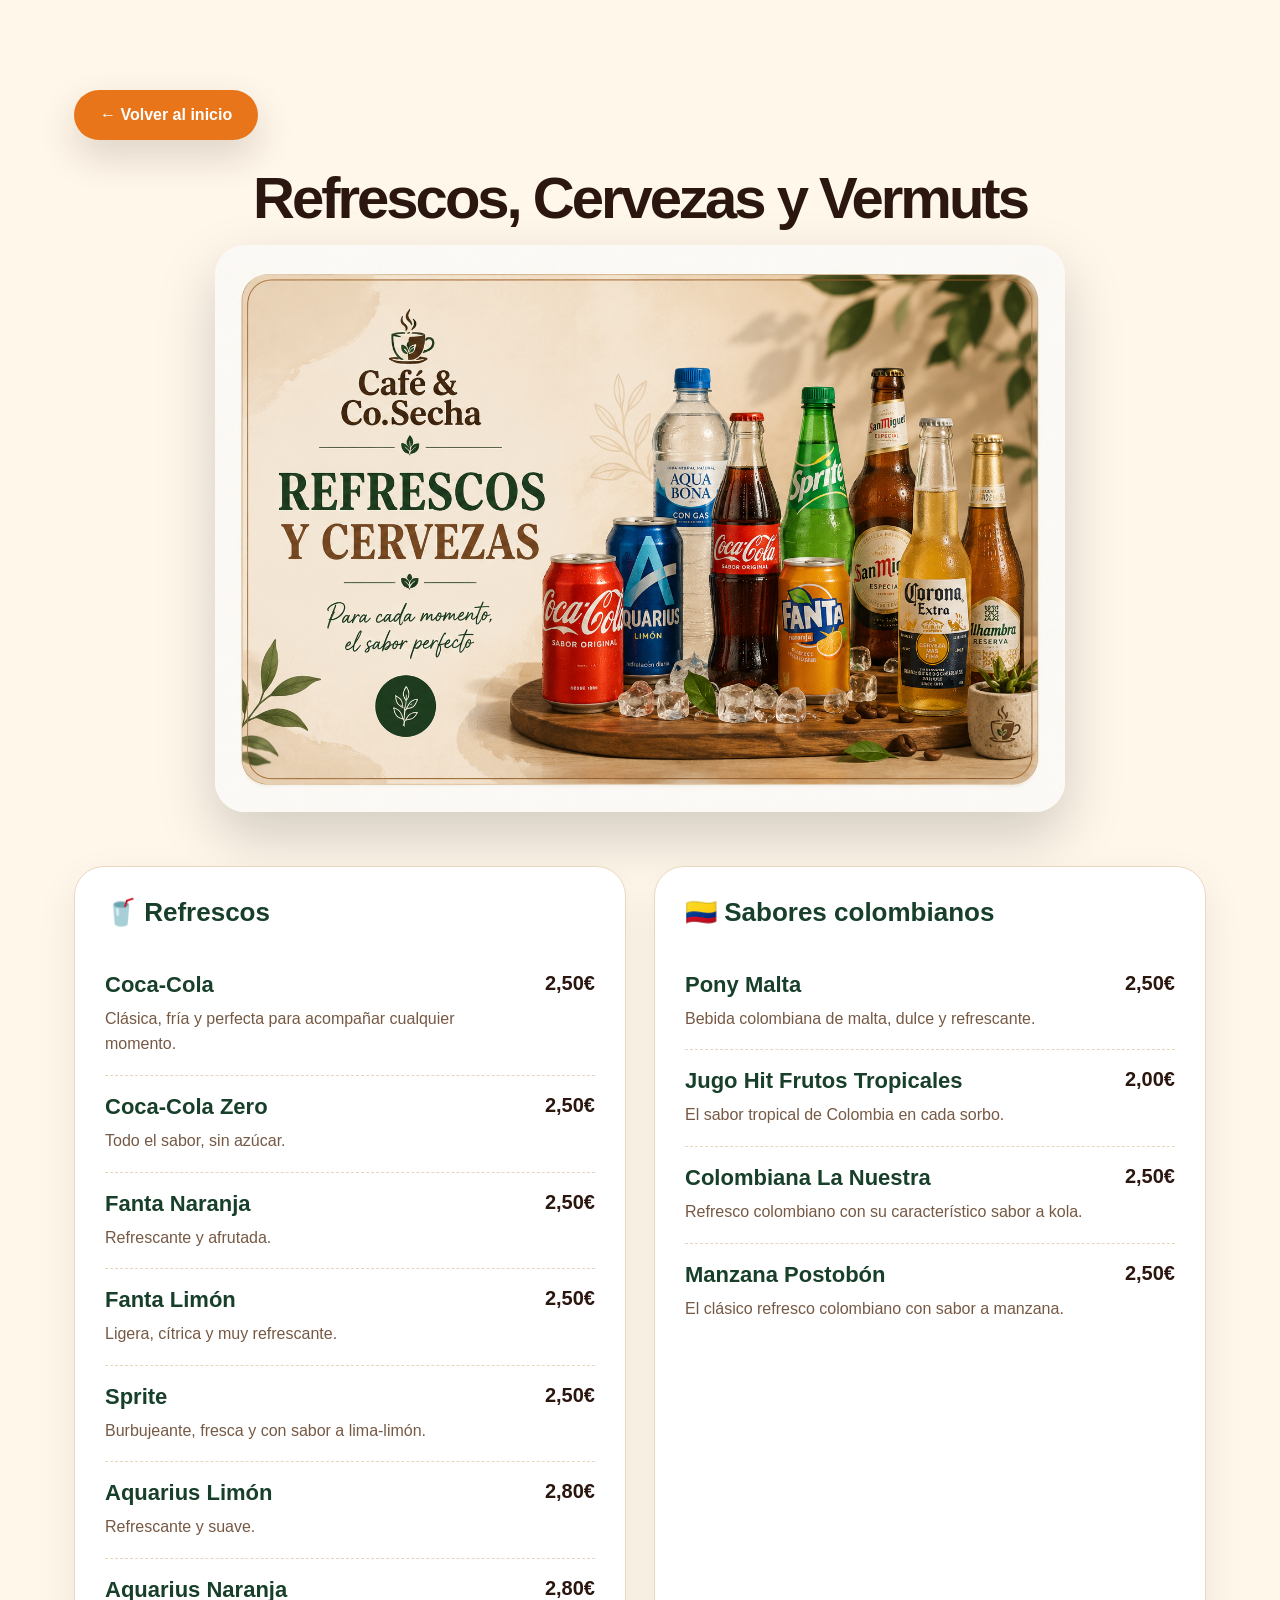
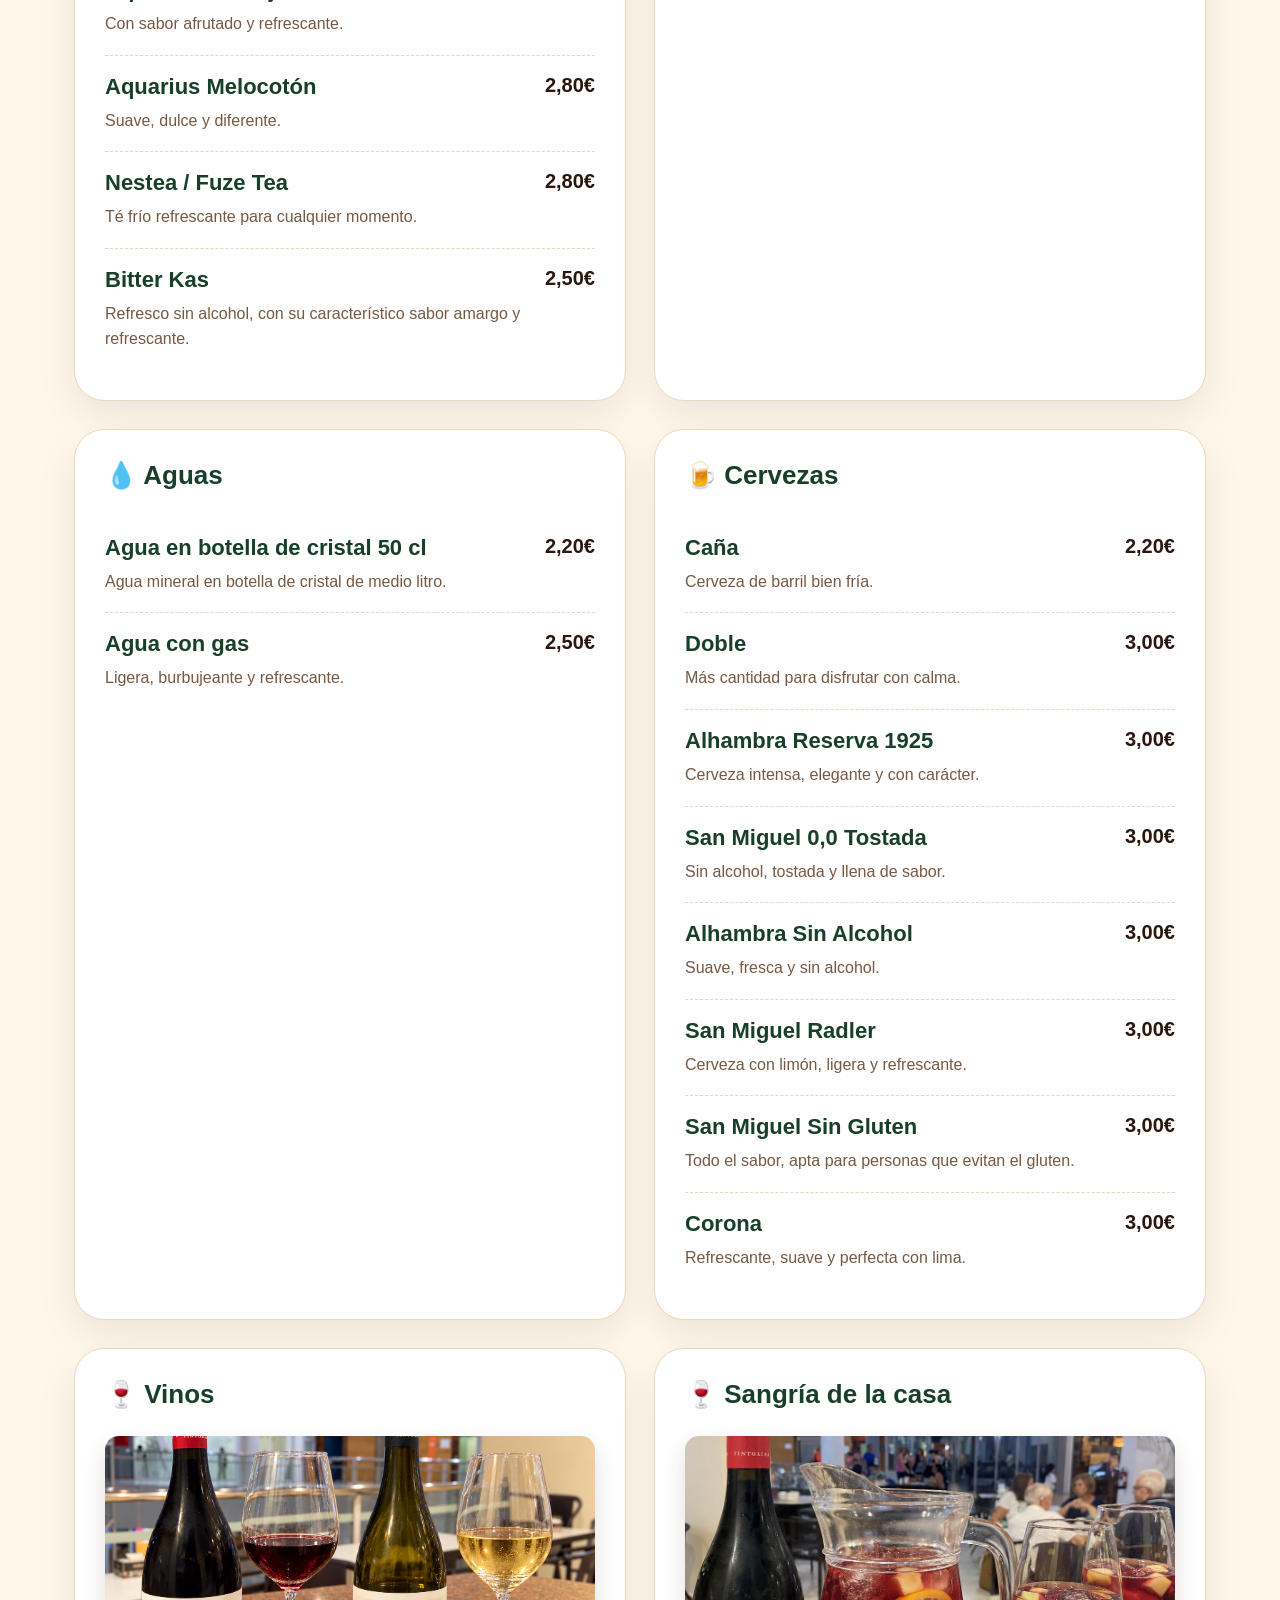
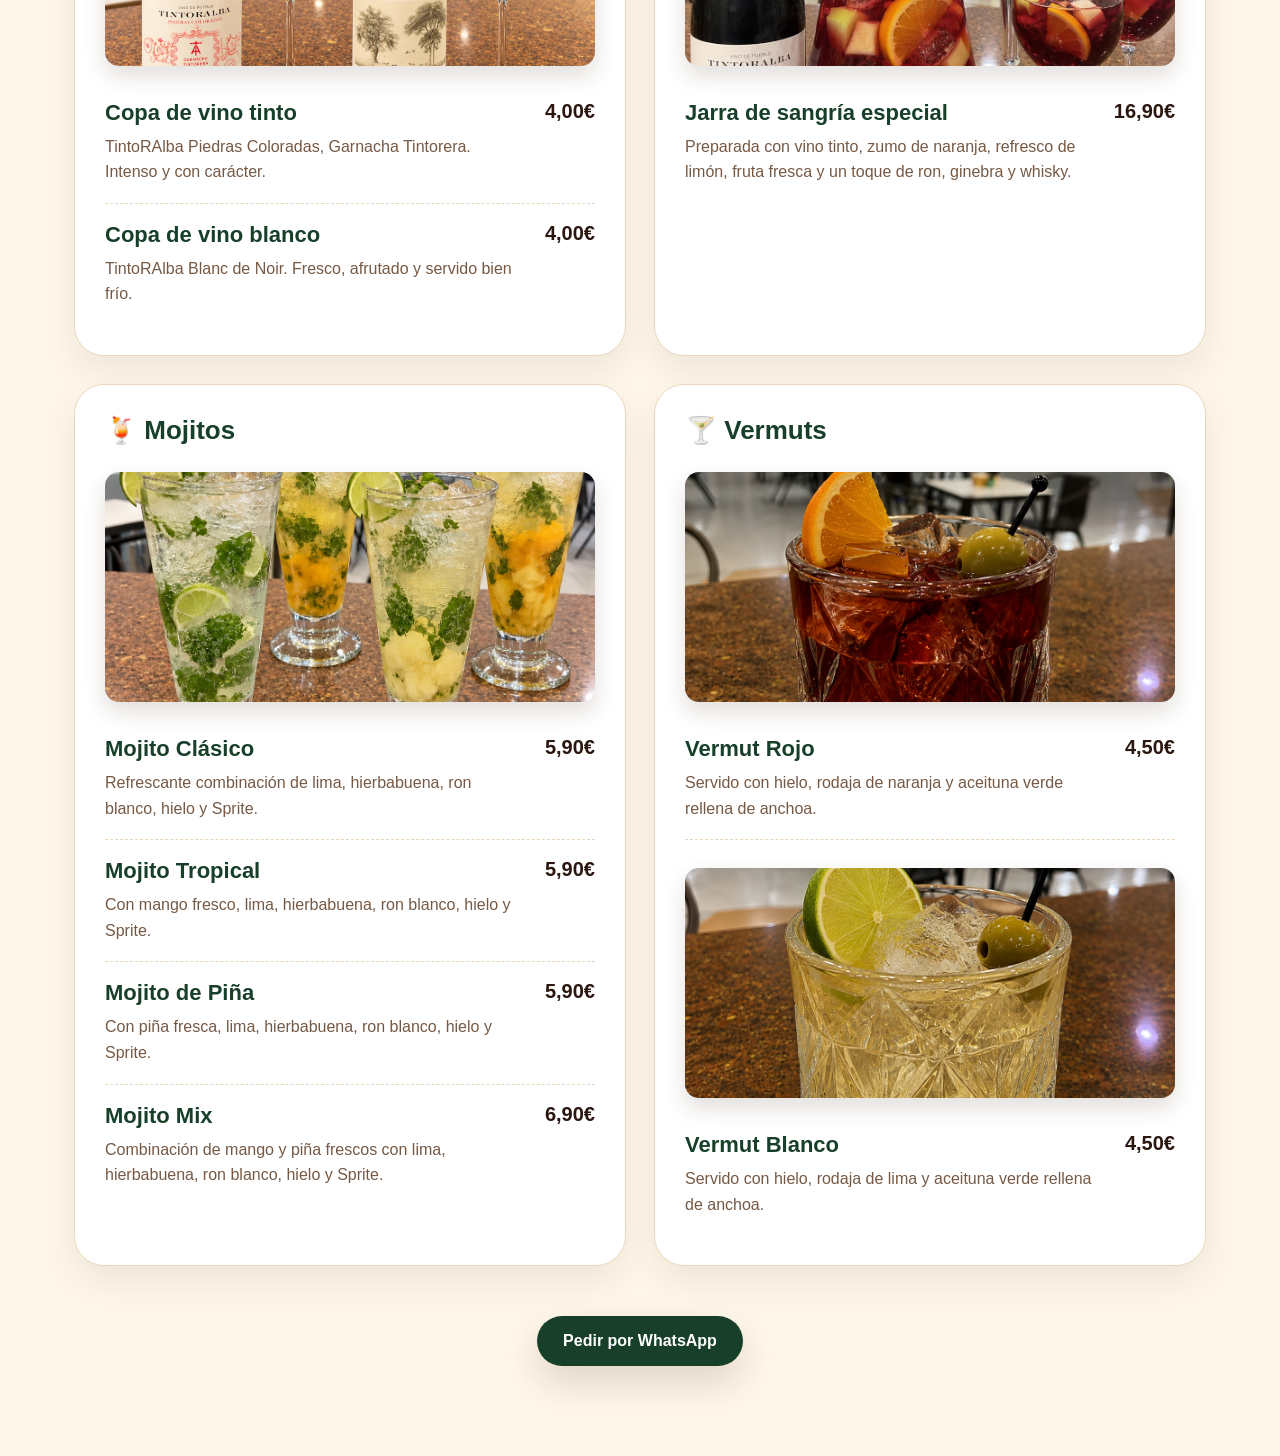
==== commit c13c24c1: "Update bebidas.html" ====
--- a/bebidas.html
+++ b/bebidas.html
@@ -106,14 +106,16 @@
           <strong class="product-price">2,80€</strong>
         </div>
 
-        <div class="product-row">
-          <div class="product-info">
-            <strong>Nestea / Fuze Tea</strong>
-            <small>Té frío refrescante para cualquier momento.</small>
-          </div>
-          <strong class="product-price">2,80€</strong>
-        </div>
-      </div>
+      <div class="product-row">
+  <div class="product-info">
+    <strong>Nestea / Fuze Tea</strong>
+    <small>
+      Té frío refrescante para cualquier momento.
+    </small>
+  </div>
+  <strong class="product-price">2,80€</strong>
+</div>
+
 <div class="product-row">
   <div class="product-info">
     <strong>Bitter Kas</strong>
@@ -122,8 +124,9 @@
       amargo y refrescante.
     </small>
   </div>
-
   <strong class="product-price">2,50€</strong>
+</div>
+
 </div>
       <!-- SABORES COLOMBIANOS -->
 
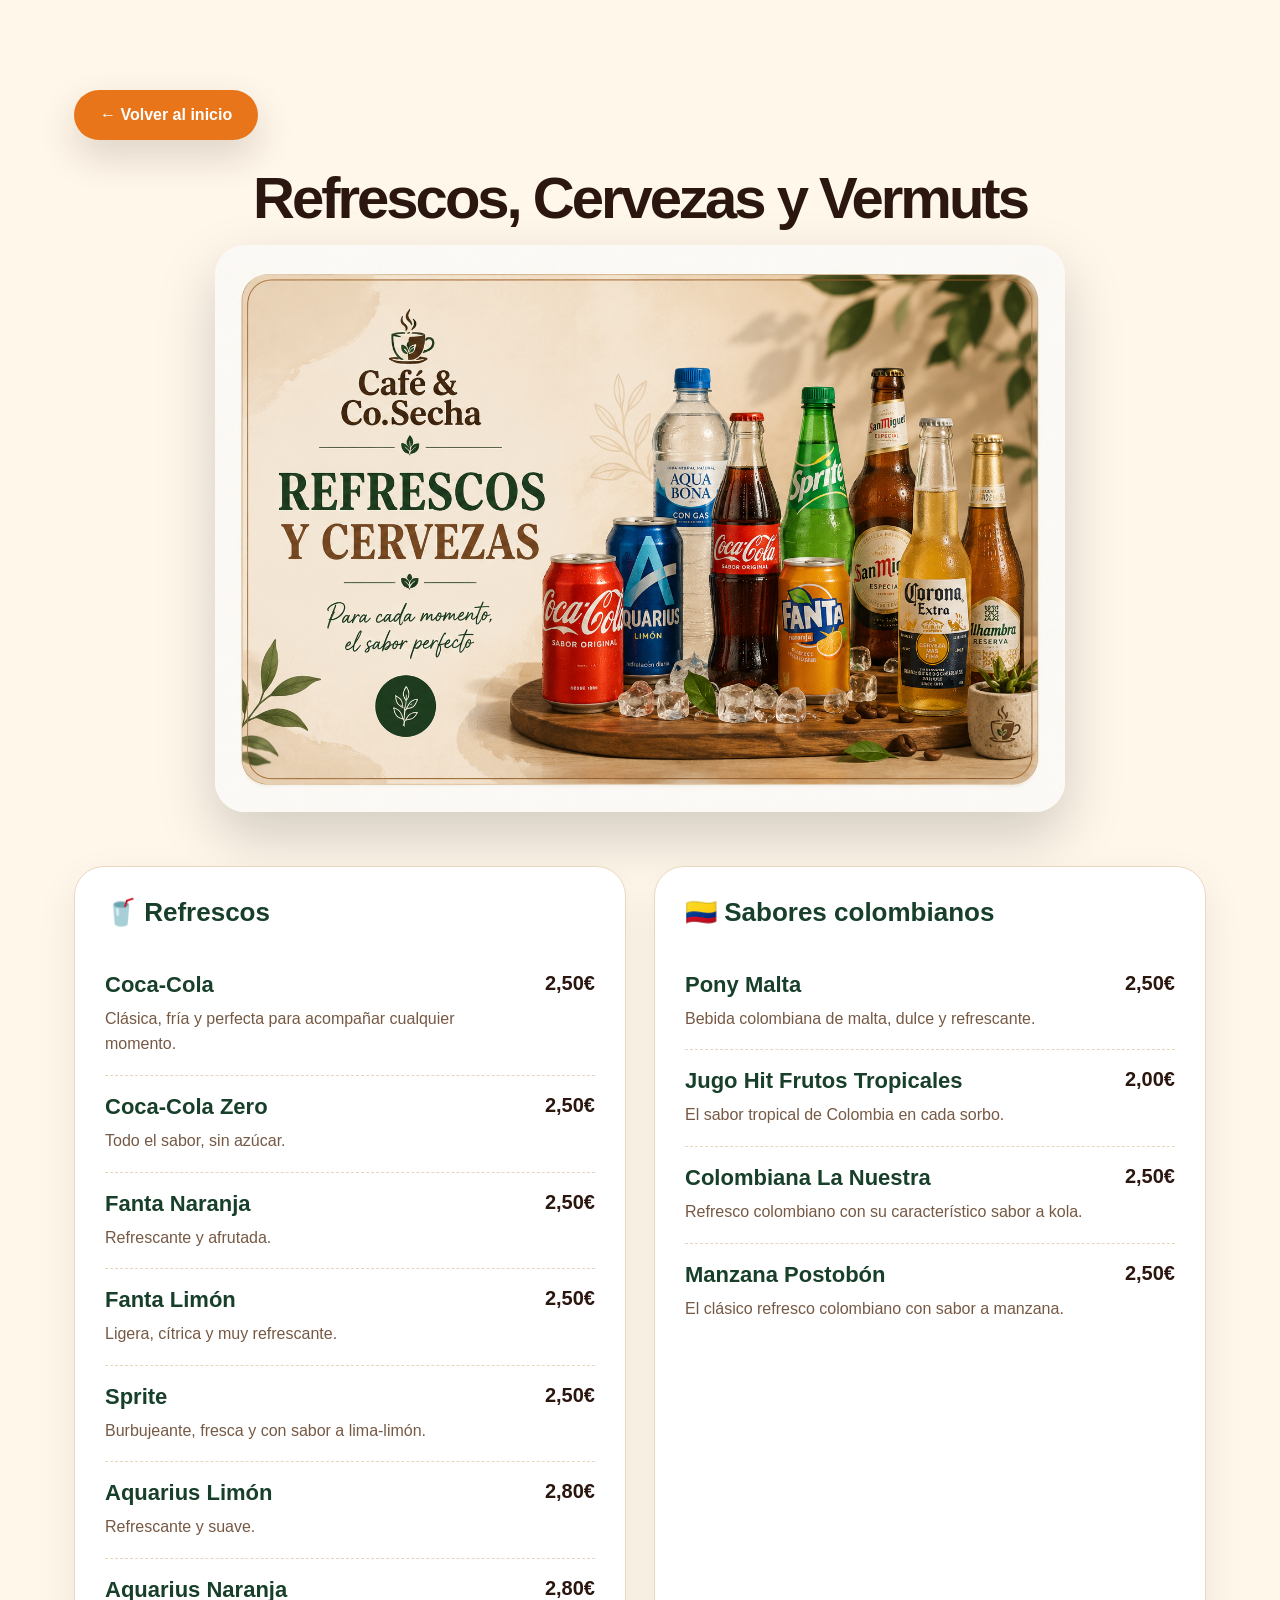
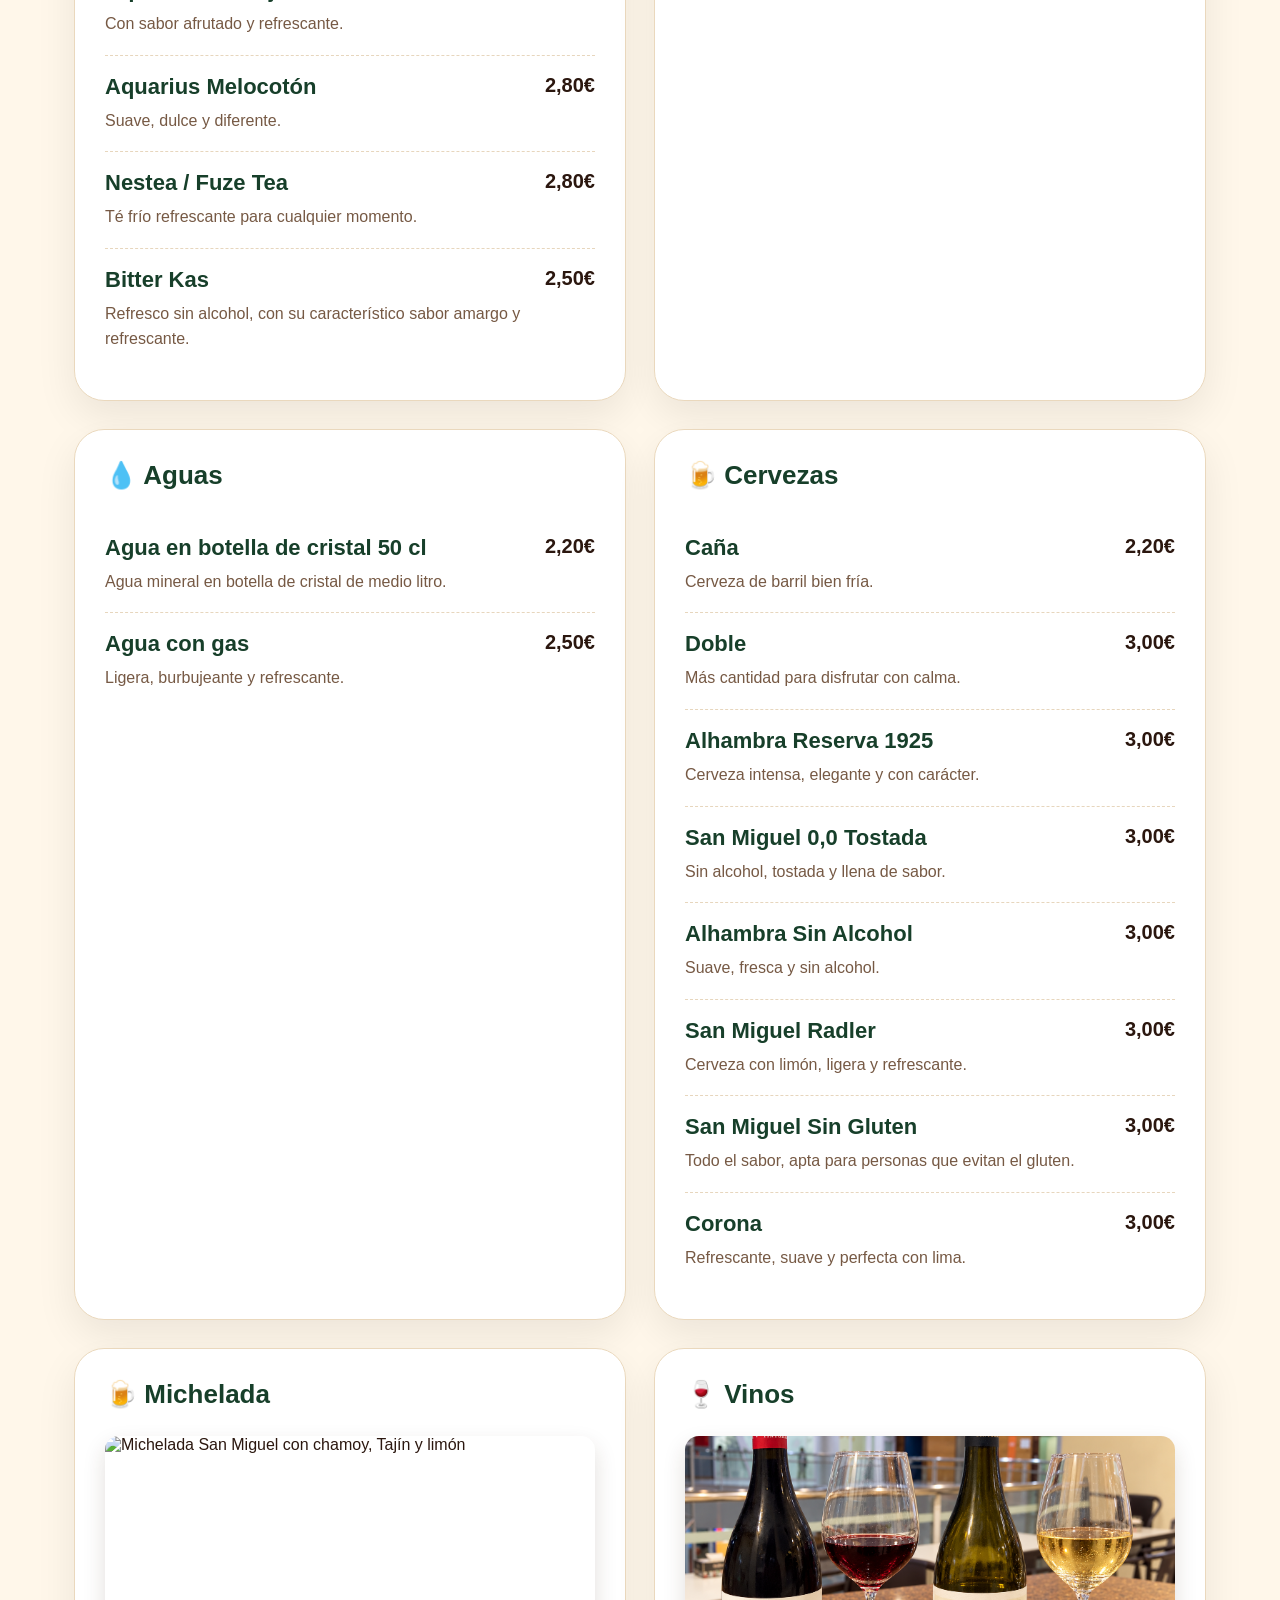
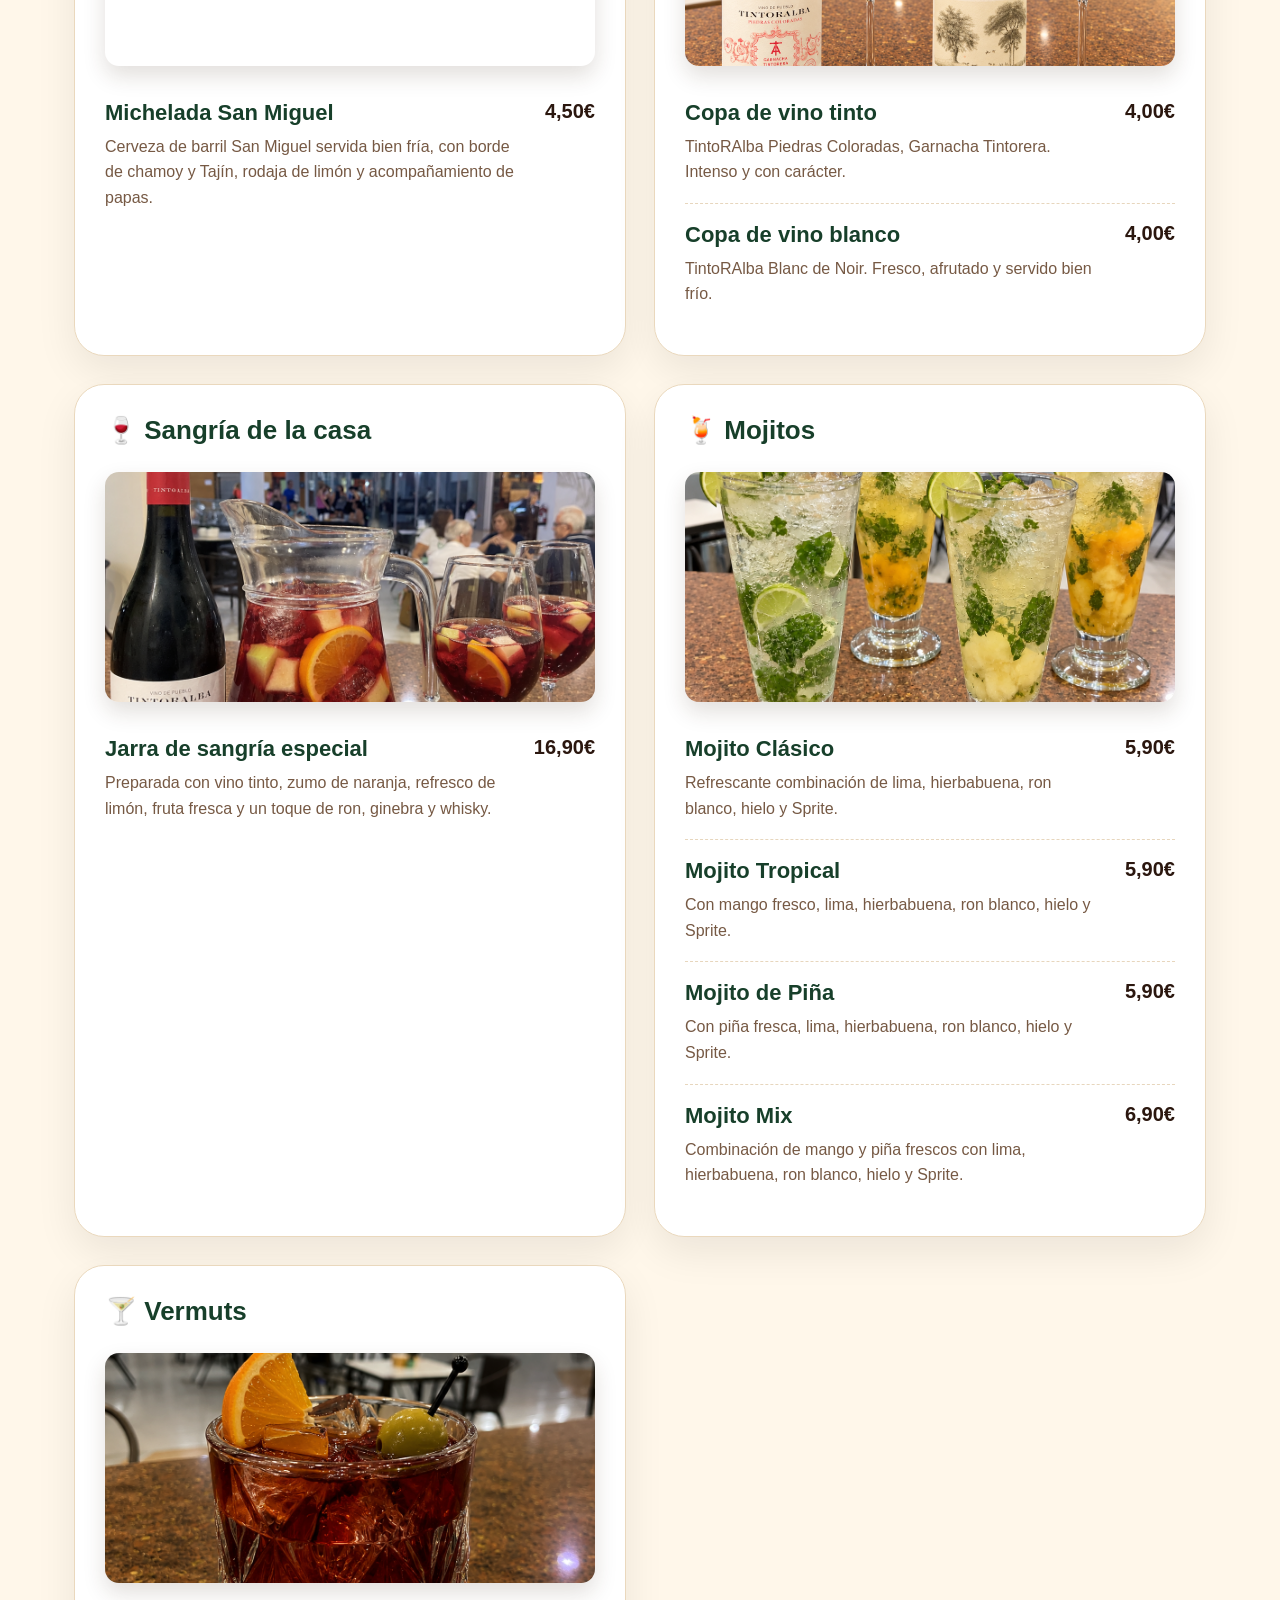
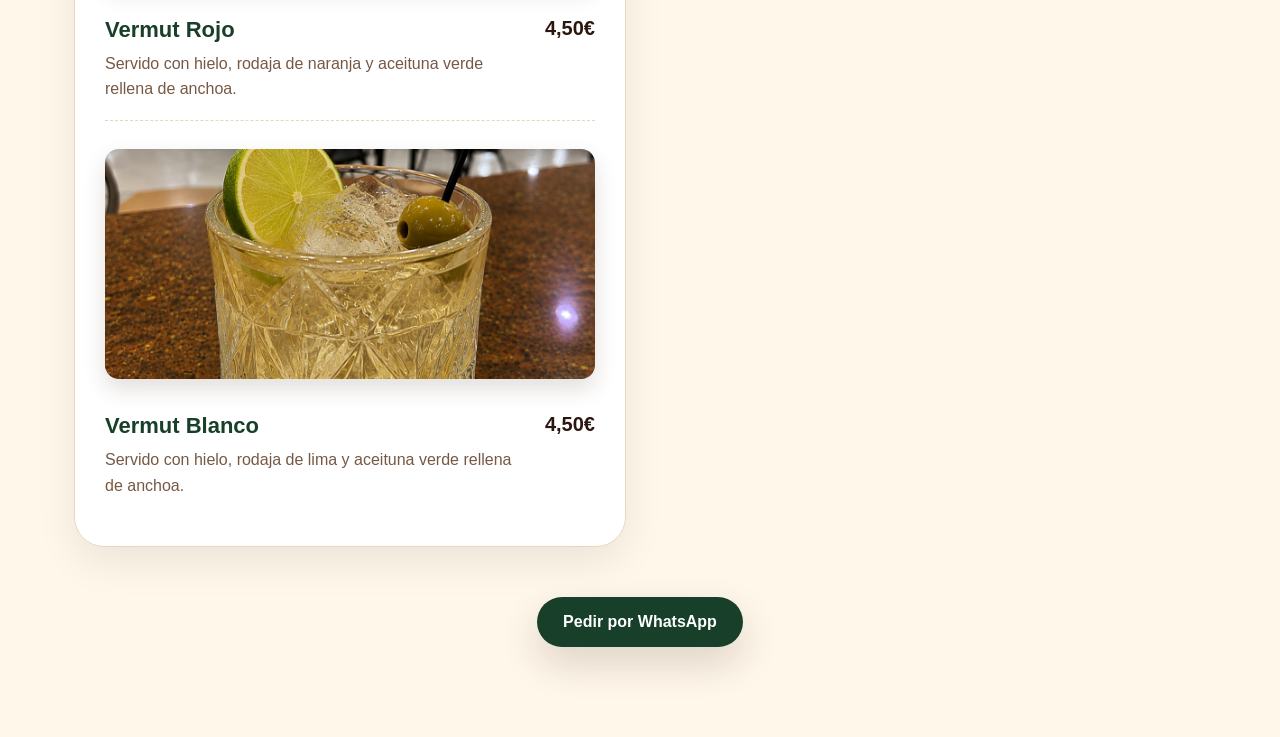
==== commit 1d147b8c: "Update bebidas.html" ====
--- a/bebidas.html
+++ b/bebidas.html
@@ -269,6 +269,31 @@
           <strong class="product-price">3,00€</strong>
         </div>
       </div>
+      <!-- MICHELADA -->
+
+<div class="price-card">
+  <h3>🍺 Michelada</h3>
+
+  <img
+    src="images/michelada.png"
+    alt="Michelada San Miguel con chamoy, Tajín y limón"
+    class="foto-menu"
+    loading="lazy"
+  >
+
+  <div class="product-row">
+    <div class="product-info">
+      <strong>Michelada San Miguel</strong>
+      <small>
+        Cerveza de barril San Miguel servida bien fría,
+        con borde de chamoy y Tajín, rodaja de limón
+        y acompañamiento de papas.
+      </small>
+    </div>
+
+    <strong class="product-price">4,50€</strong>
+  </div>
+</div>
 <!-- VINOS -->
 
 <div class="price-card">
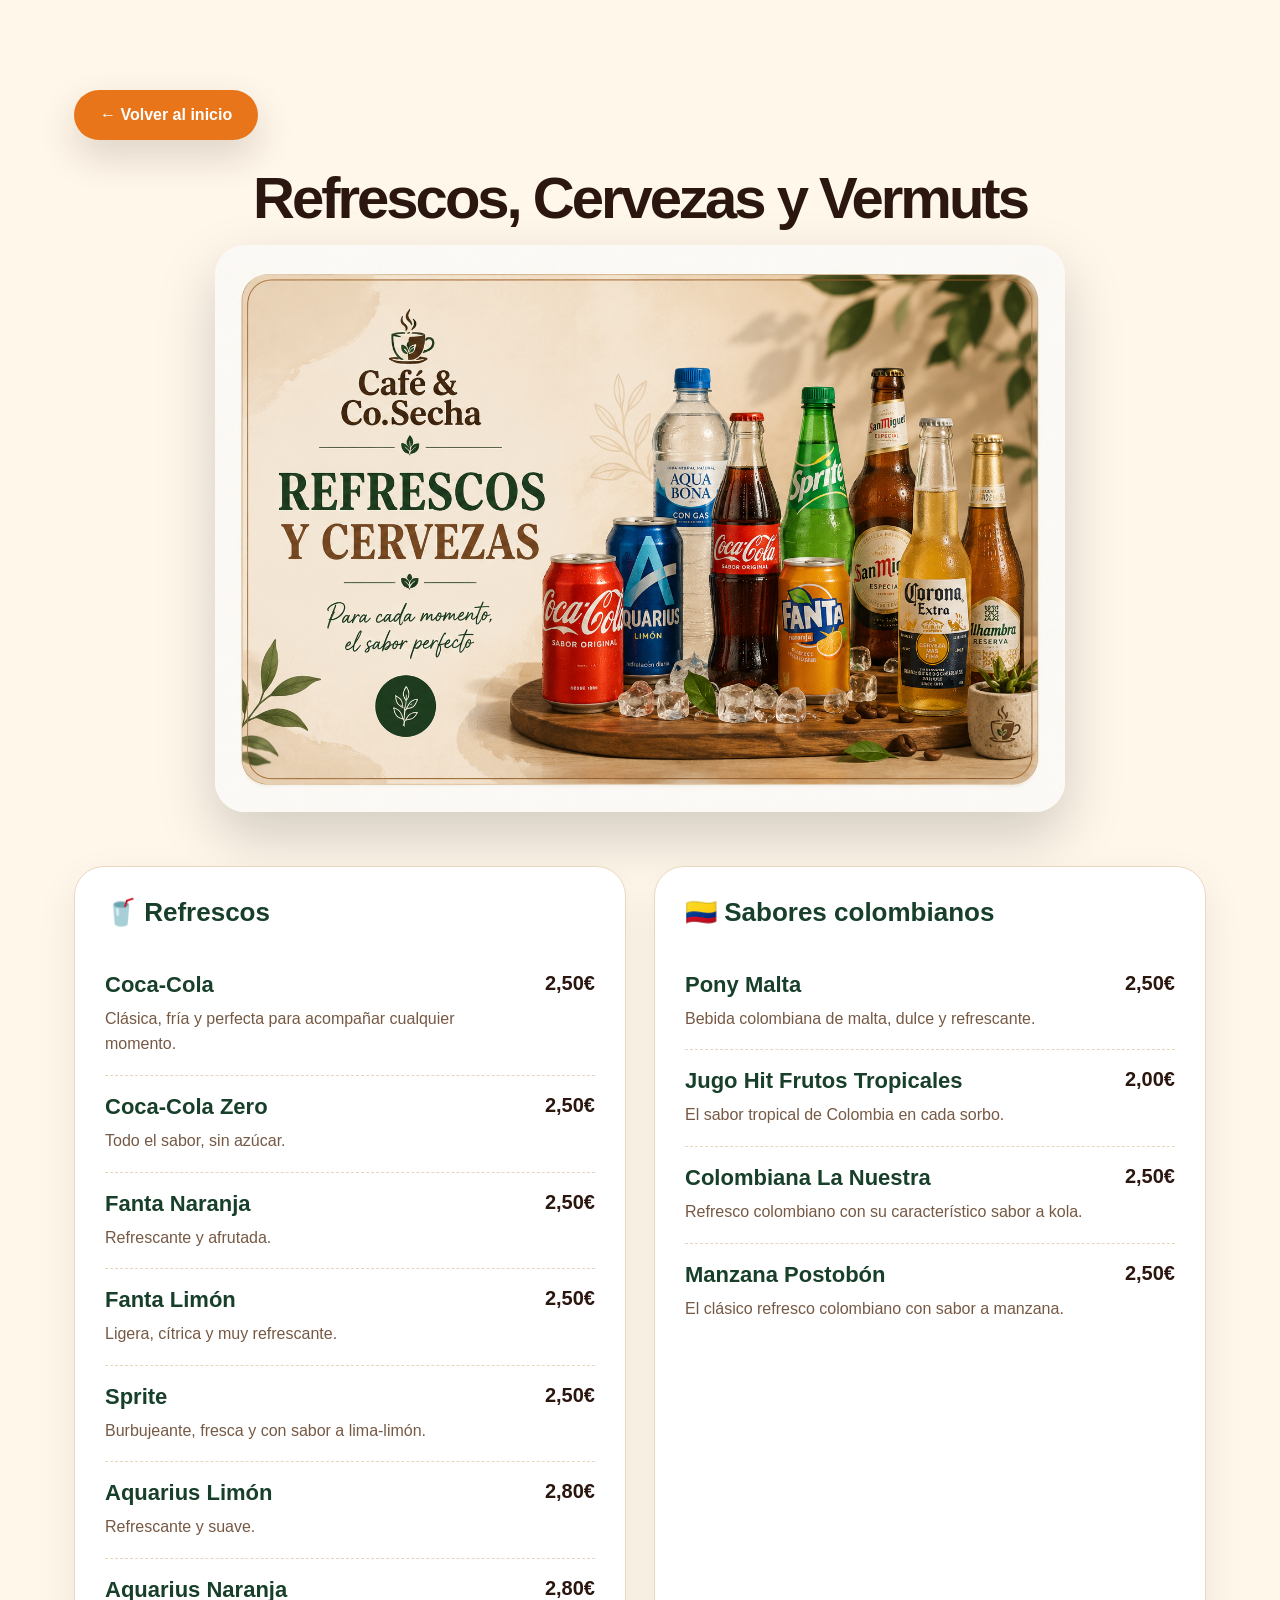
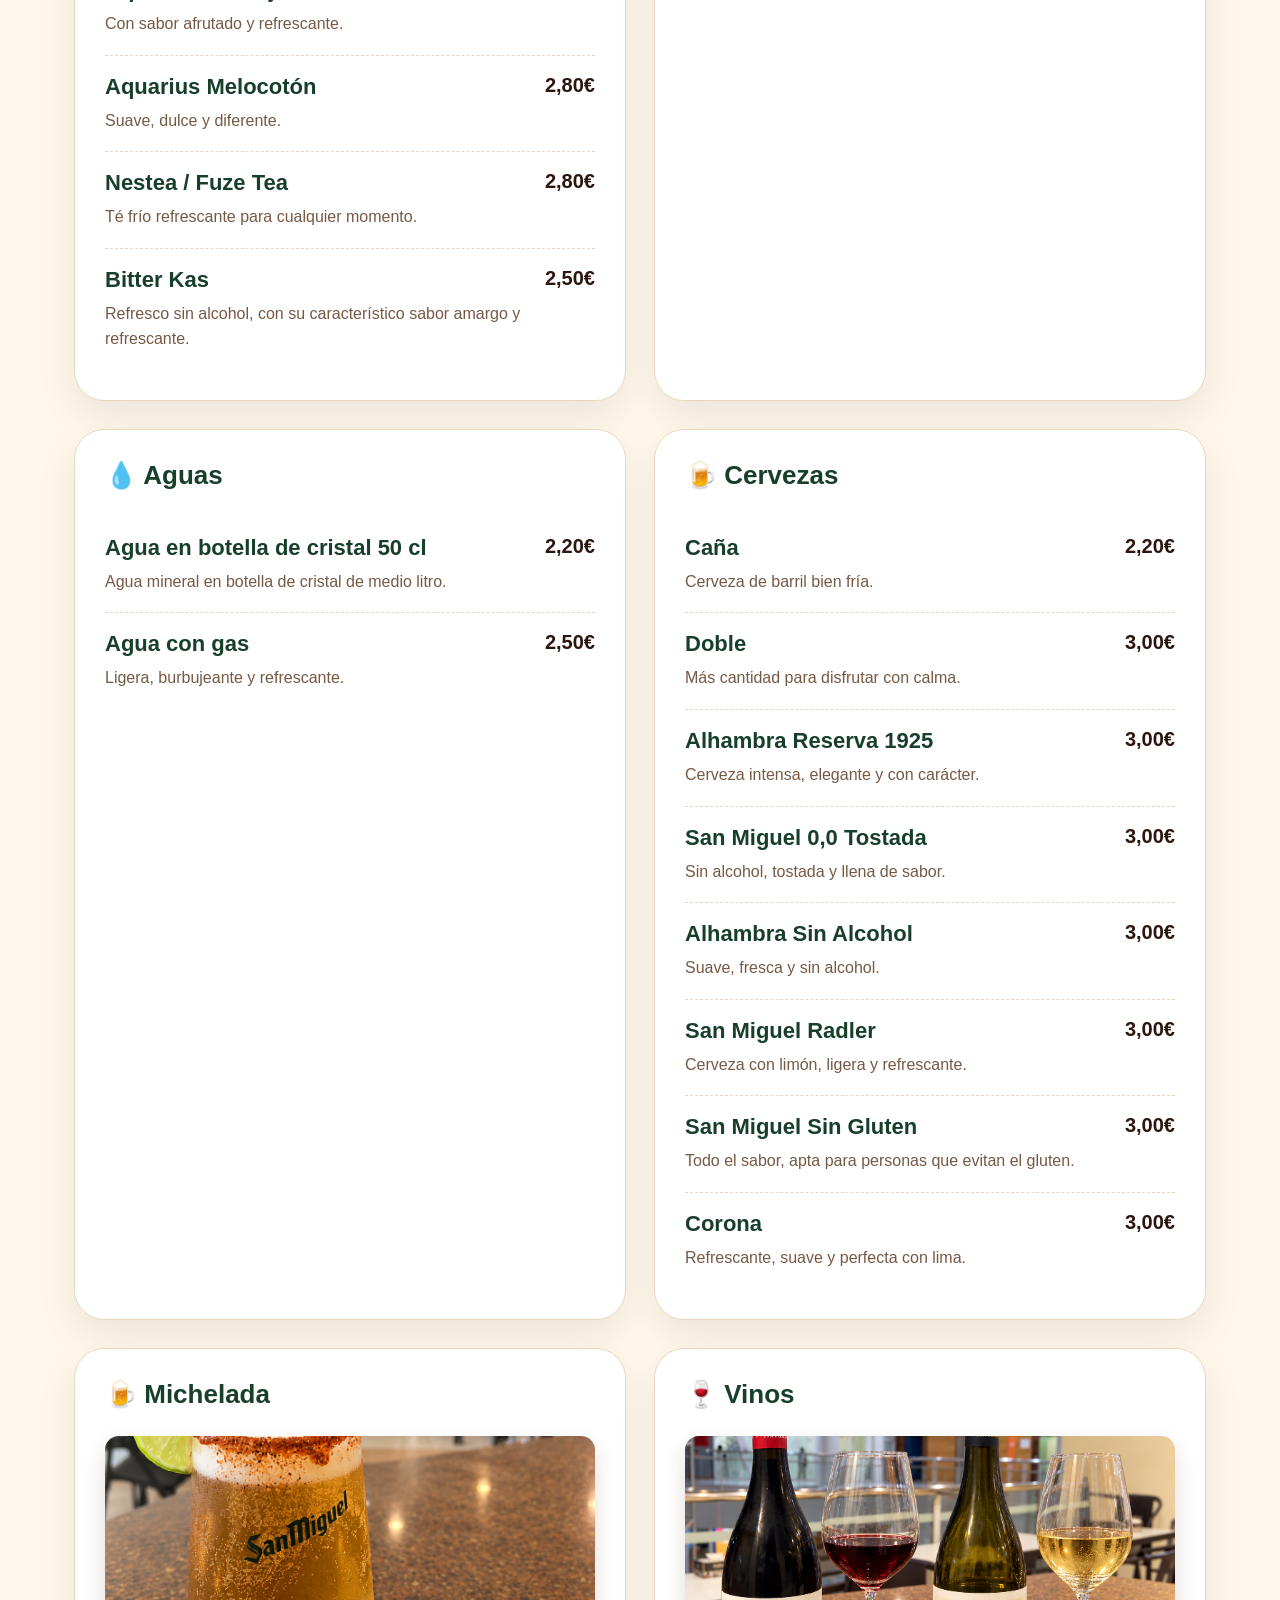
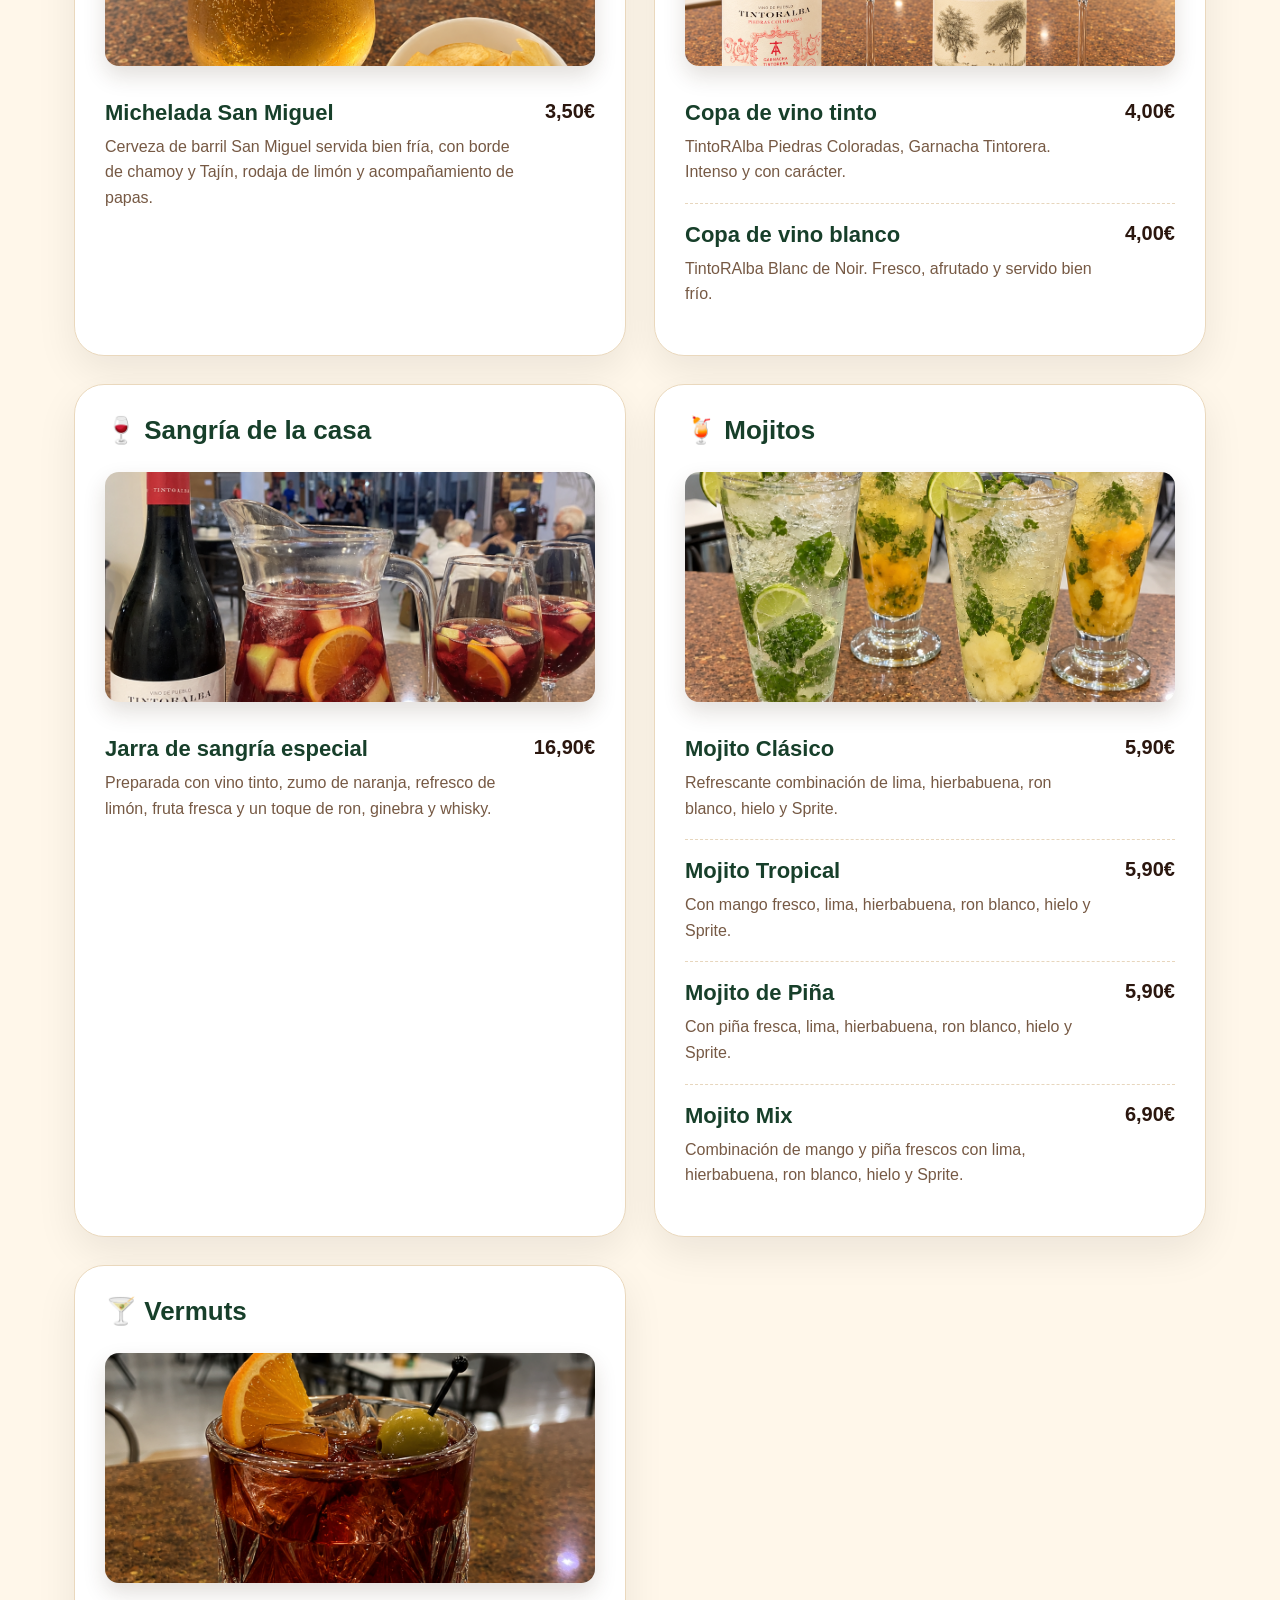
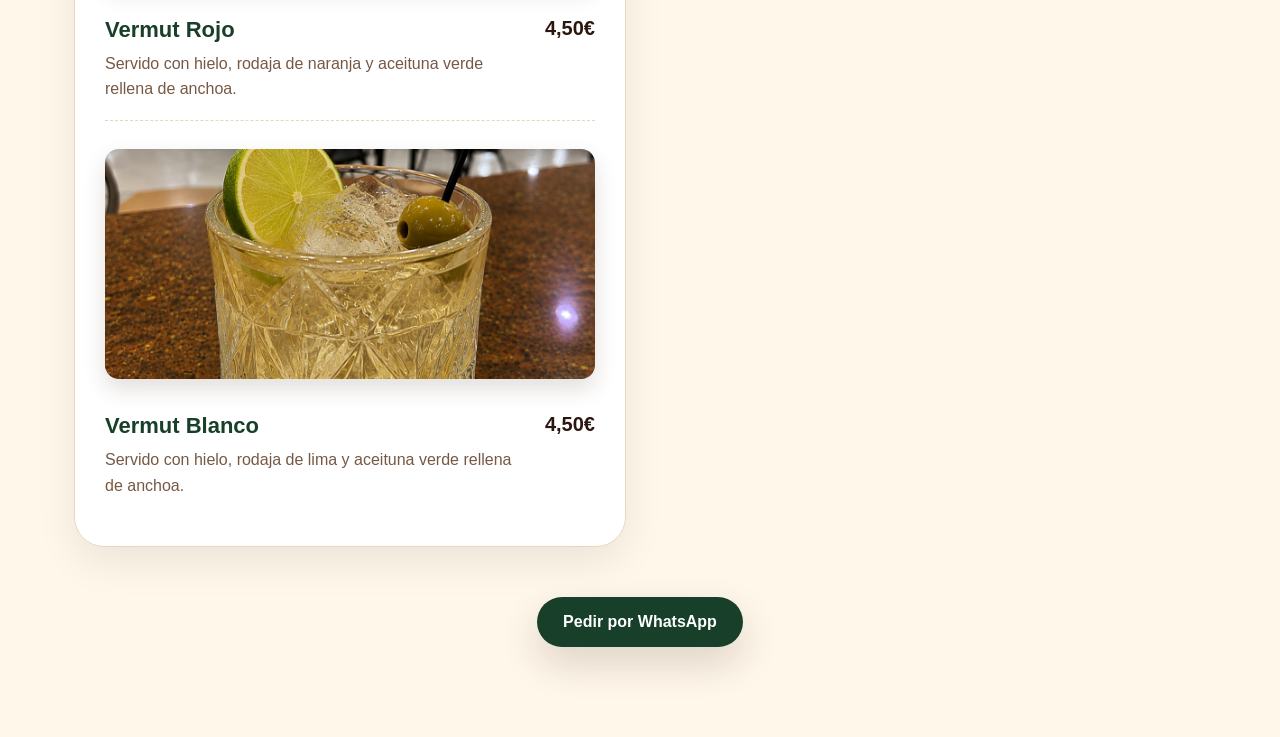
==== commit 318d25ca: "Update bebidas.html" ====
--- a/bebidas.html
+++ b/bebidas.html
@@ -291,7 +291,7 @@
       </small>
     </div>
 
-    <strong class="product-price">4,50€</strong>
+    <strong class="product-price">3,50€</strong>
   </div>
 </div>
 <!-- VINOS -->
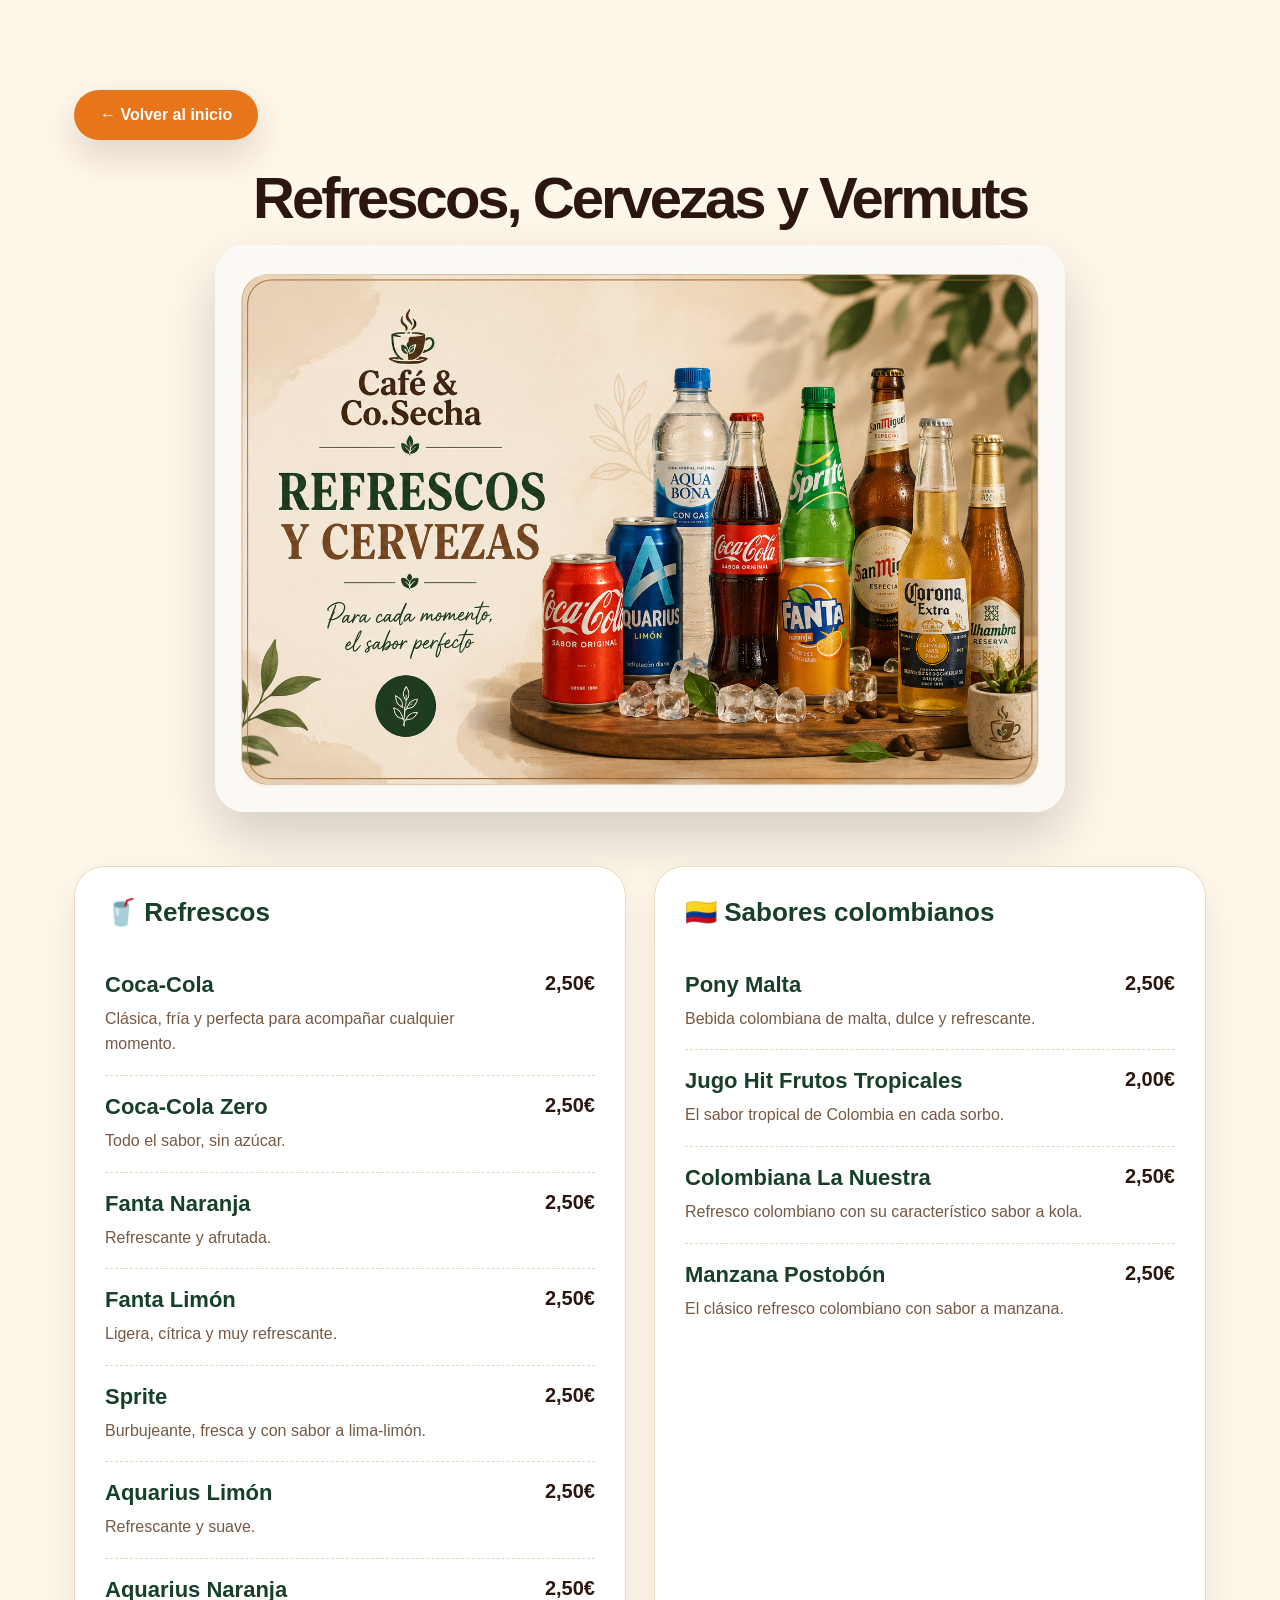
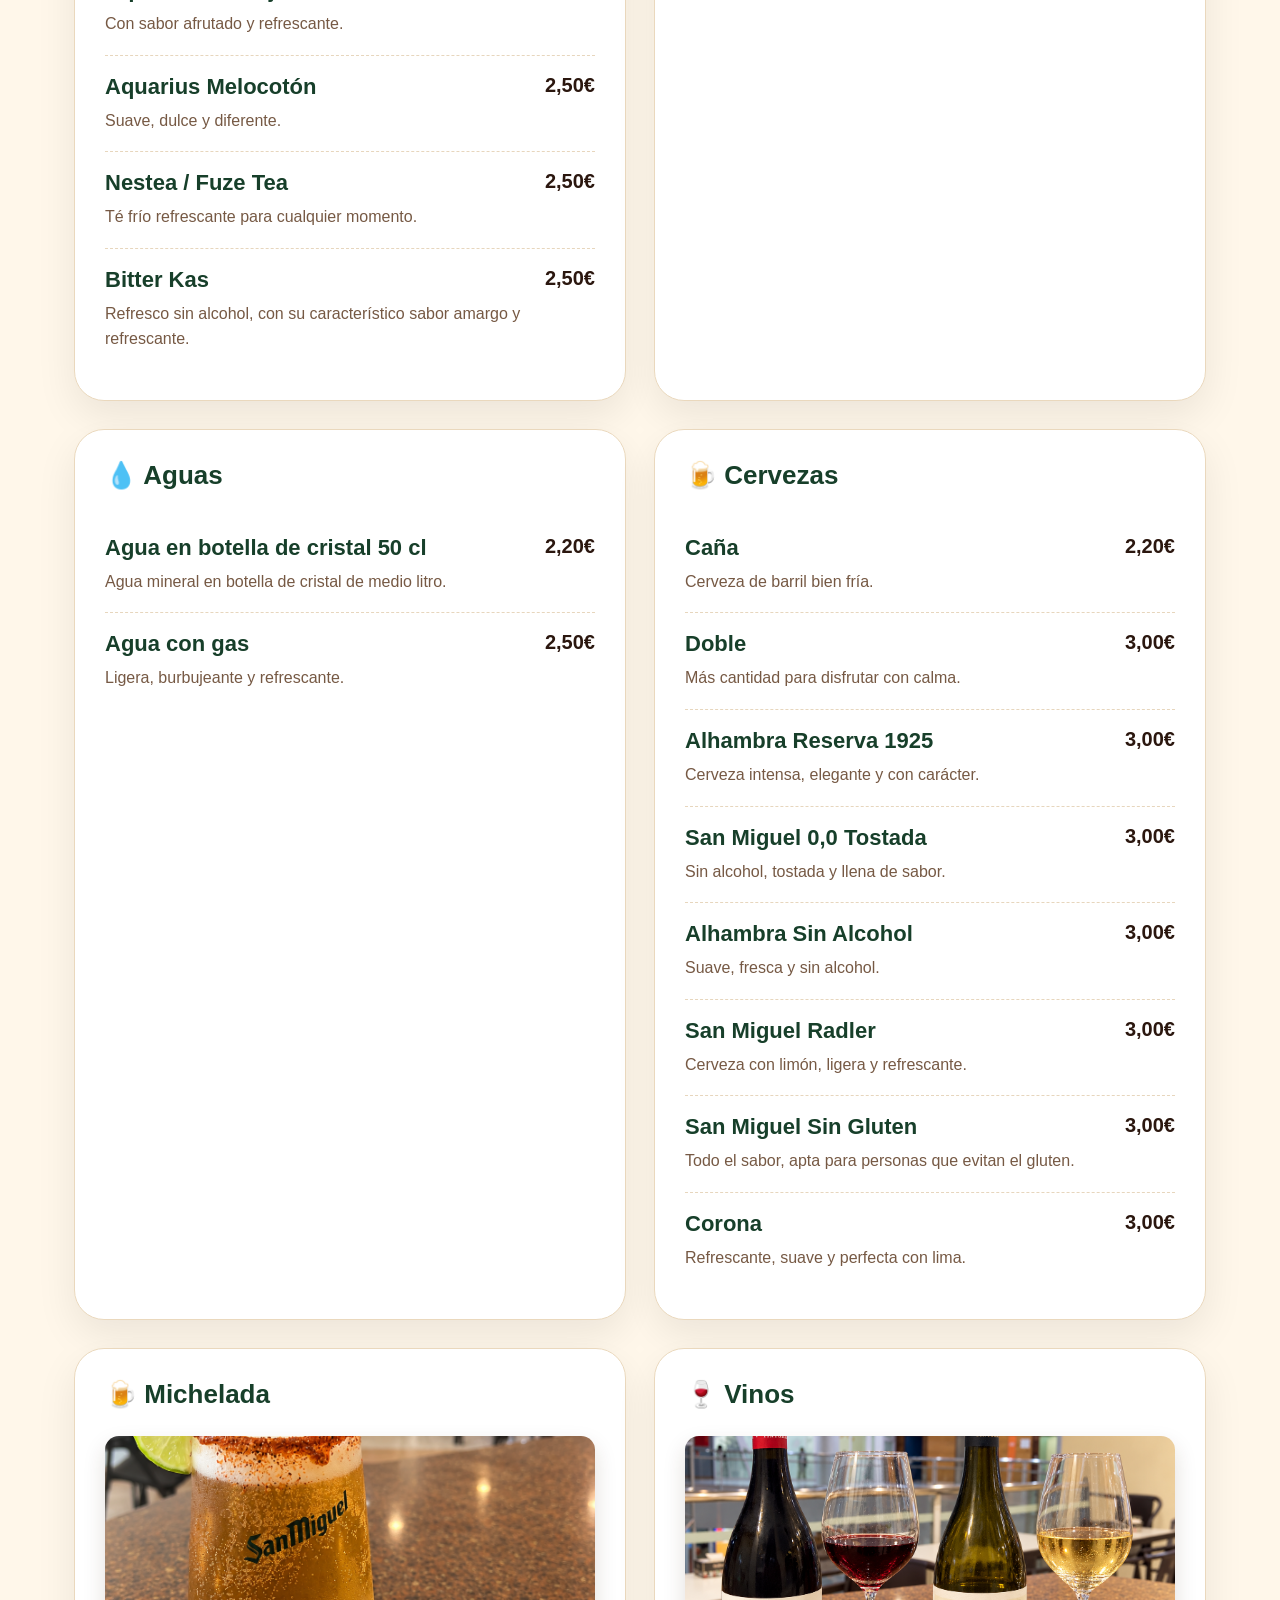
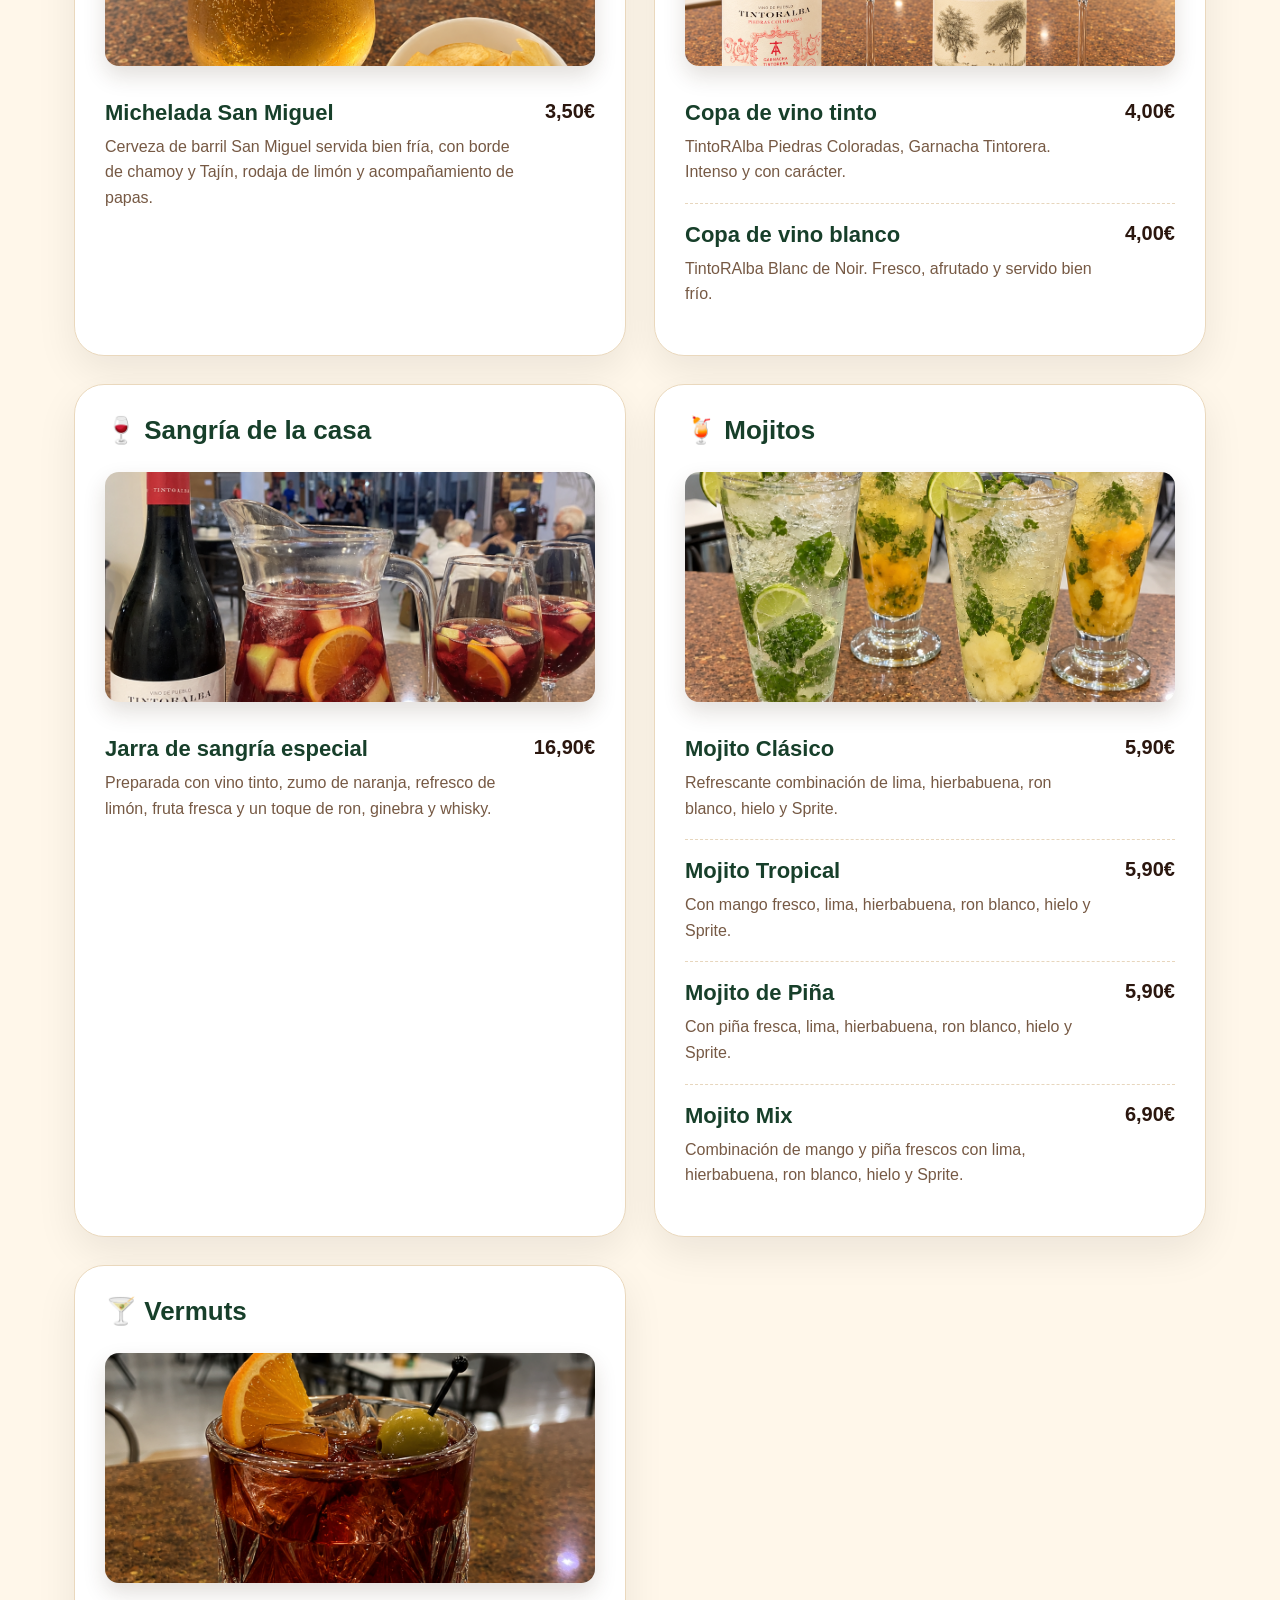
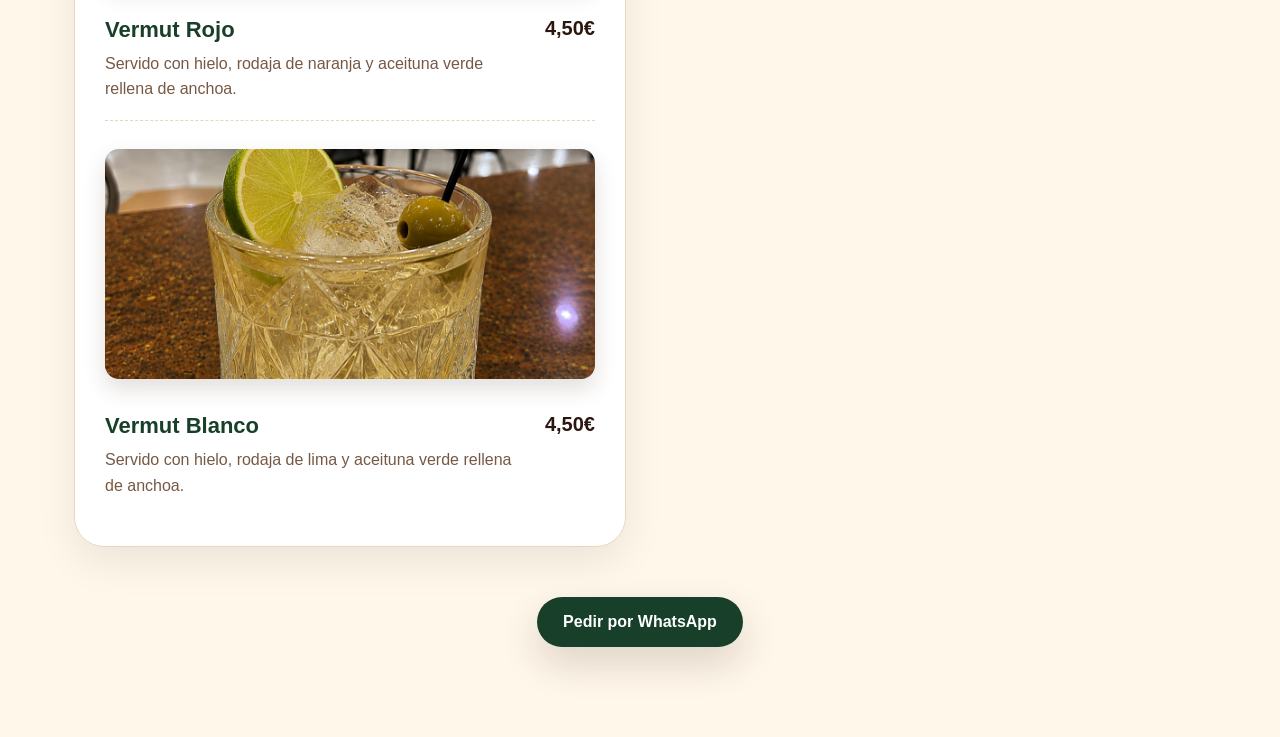
==== commit 19af6f54: "Update bebidas.html" ====
--- a/bebidas.html
+++ b/bebidas.html
@@ -87,7 +87,7 @@
             <strong>Aquarius Limón</strong>
             <small>Refrescante y suave.</small>
           </div>
-          <strong class="product-price">2,80€</strong>
+          <strong class="product-price">2,50€</strong>
         </div>
 
         <div class="product-row">
@@ -95,7 +95,7 @@
             <strong>Aquarius Naranja</strong>
             <small>Con sabor afrutado y refrescante.</small>
           </div>
-          <strong class="product-price">2,80€</strong>
+          <strong class="product-price">2,50€</strong>
         </div>
 
         <div class="product-row">
@@ -103,7 +103,7 @@
             <strong>Aquarius Melocotón</strong>
             <small>Suave, dulce y diferente.</small>
           </div>
-          <strong class="product-price">2,80€</strong>
+          <strong class="product-price">2,50€</strong>
         </div>
 
       <div class="product-row">
@@ -113,7 +113,7 @@
       Té frío refrescante para cualquier momento.
     </small>
   </div>
-  <strong class="product-price">2,80€</strong>
+  <strong class="product-price">2,50€</strong>
 </div>
 
 <div class="product-row">
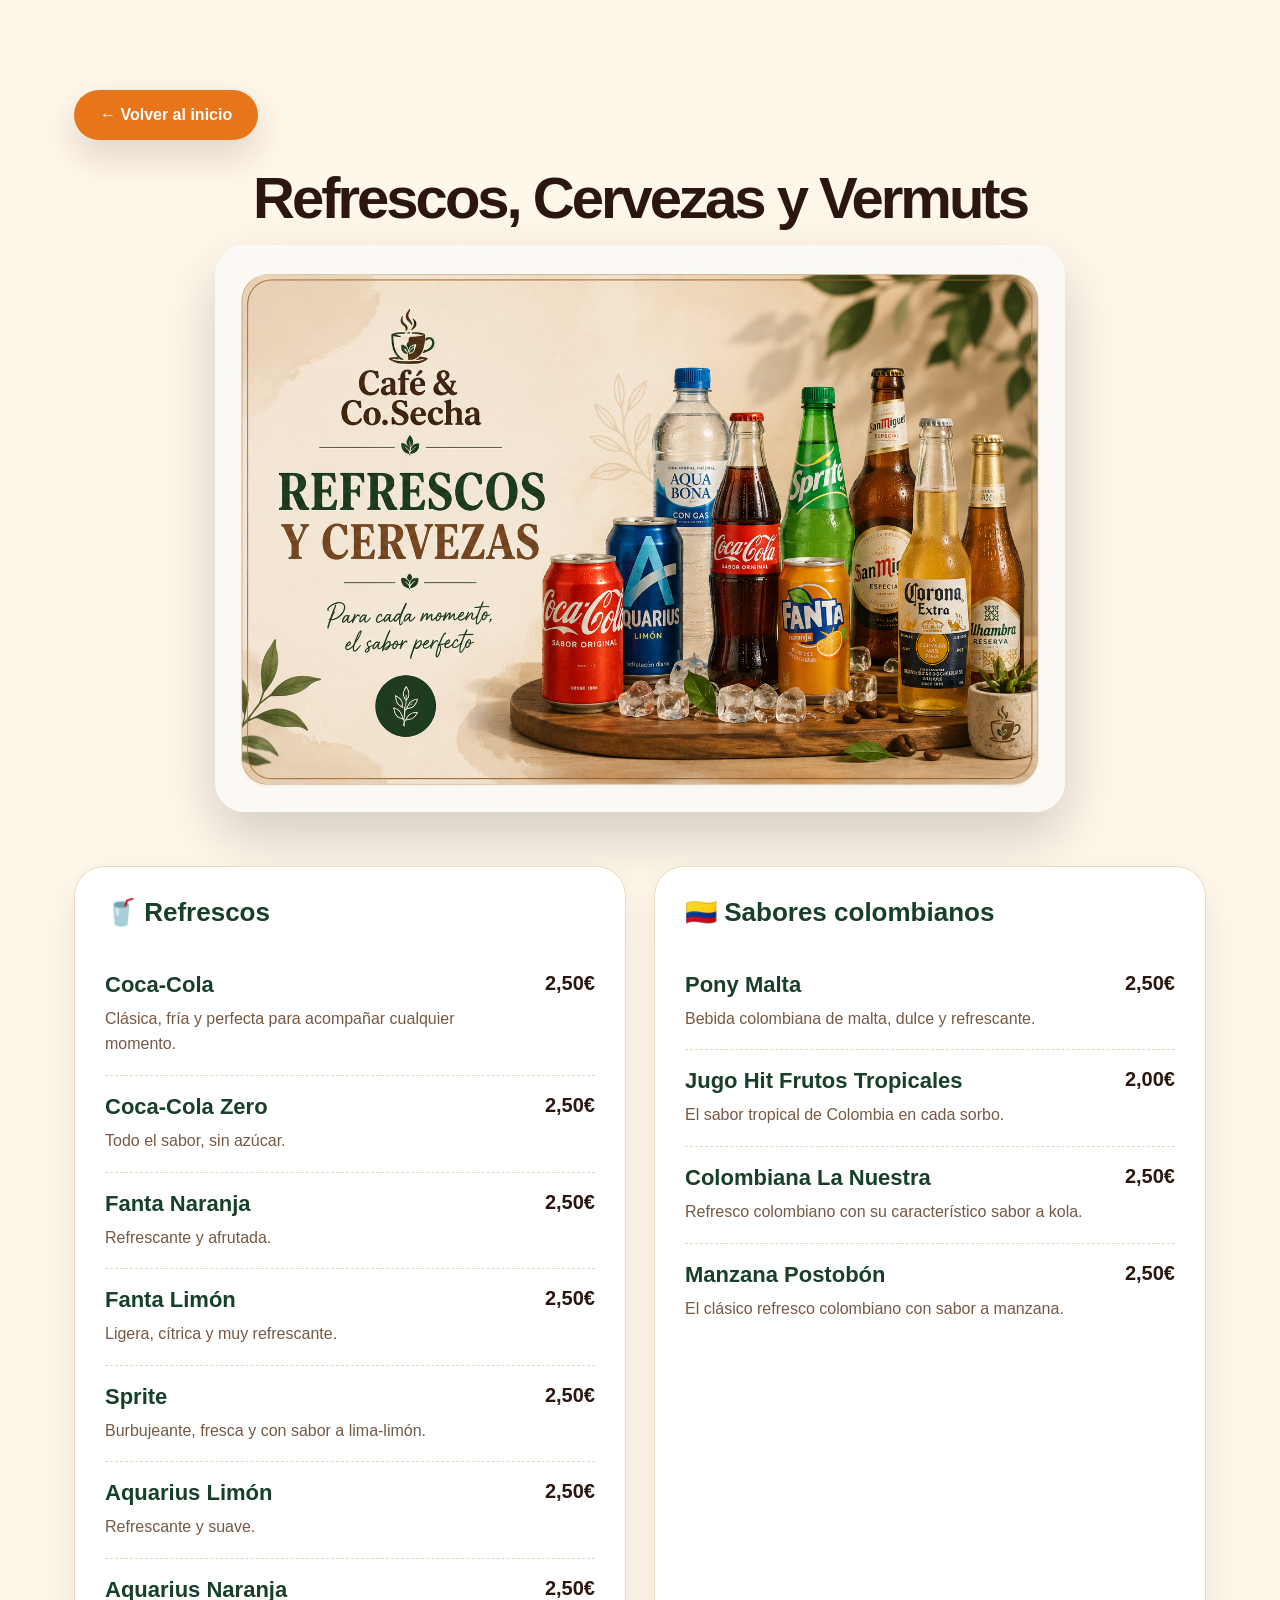
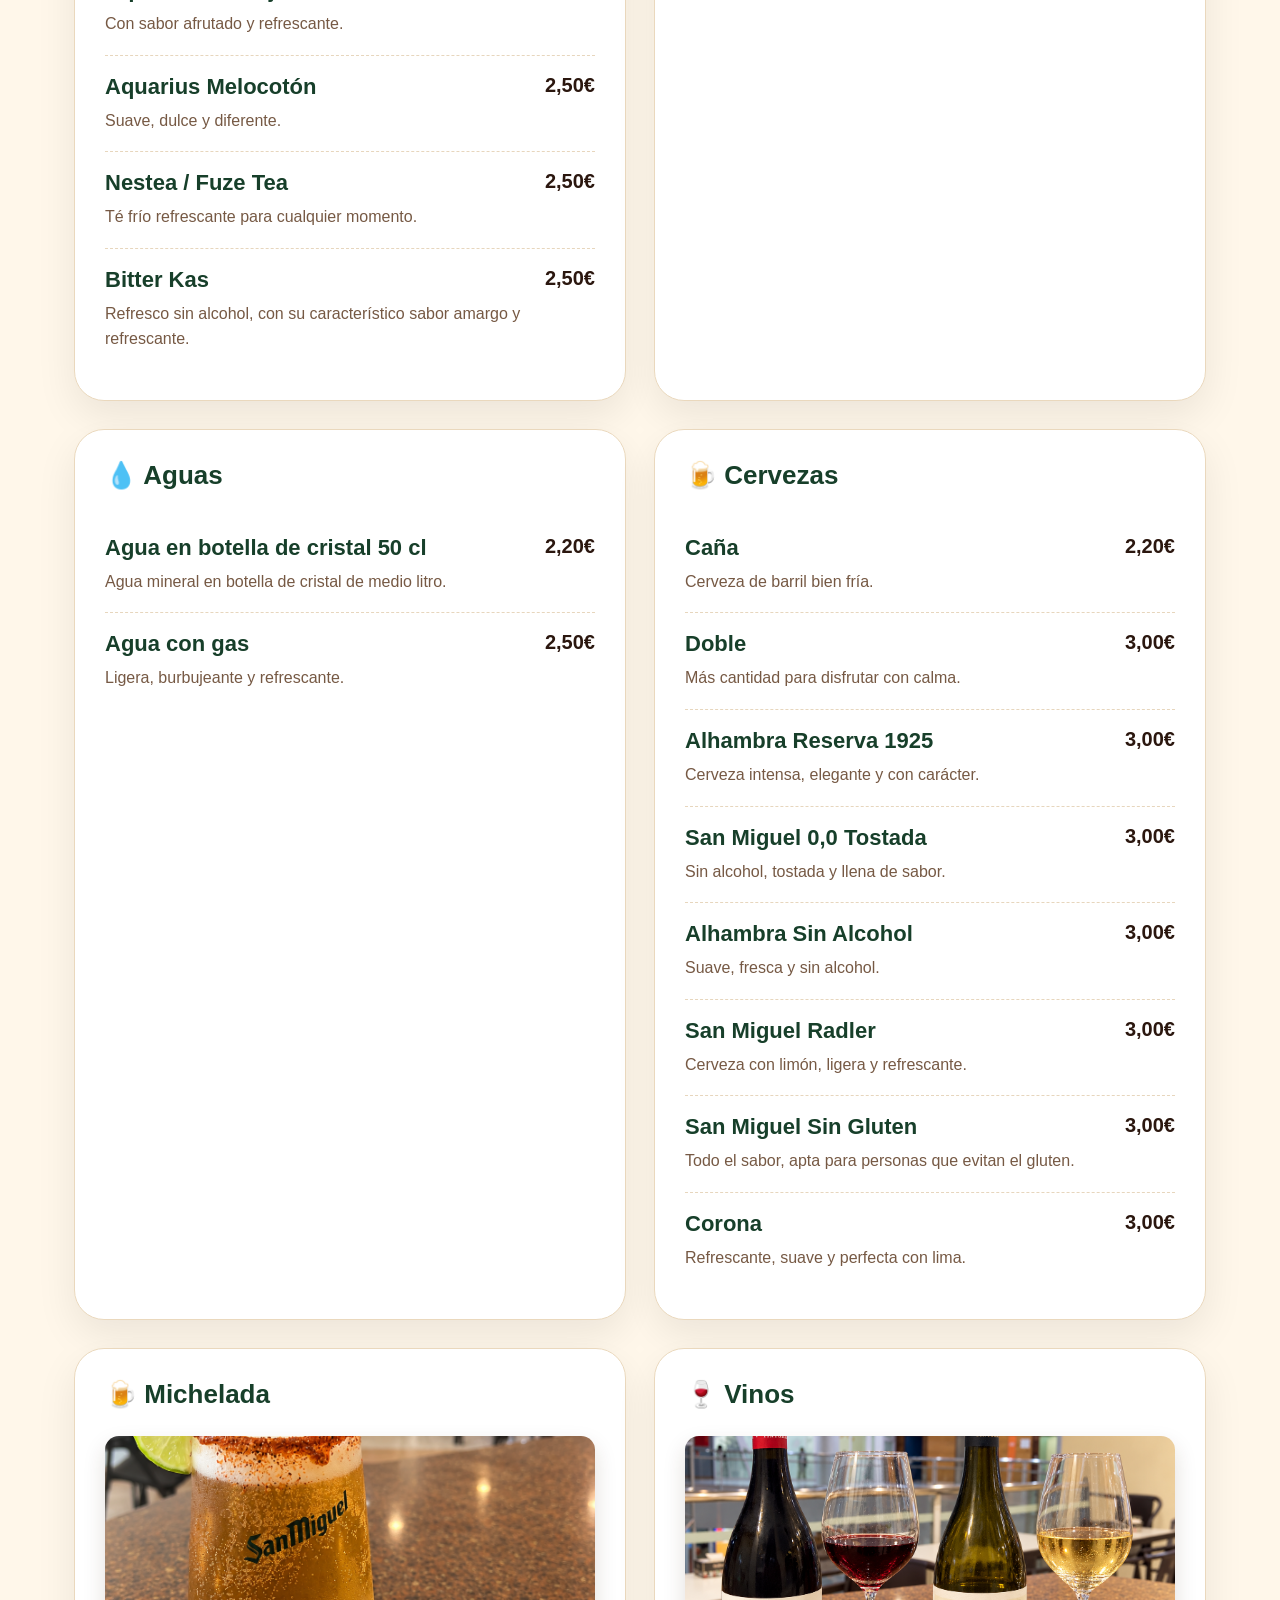
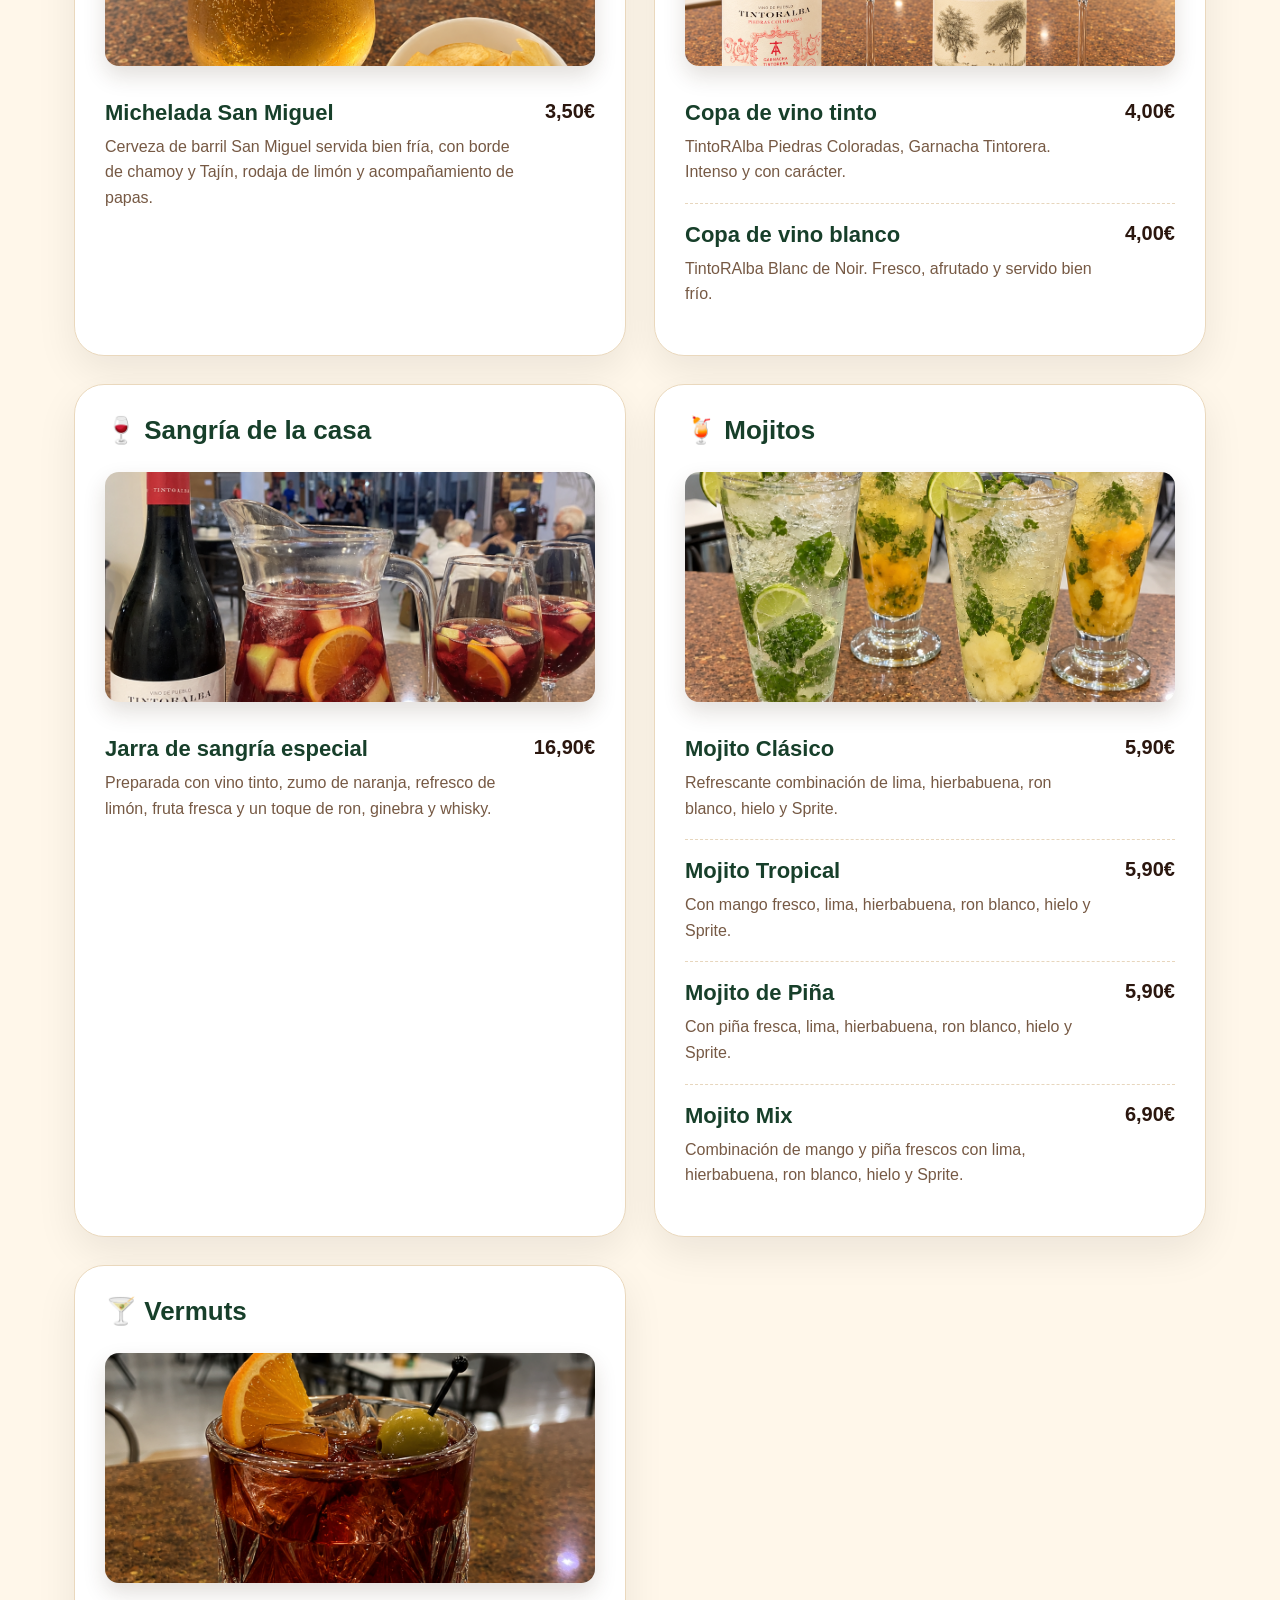
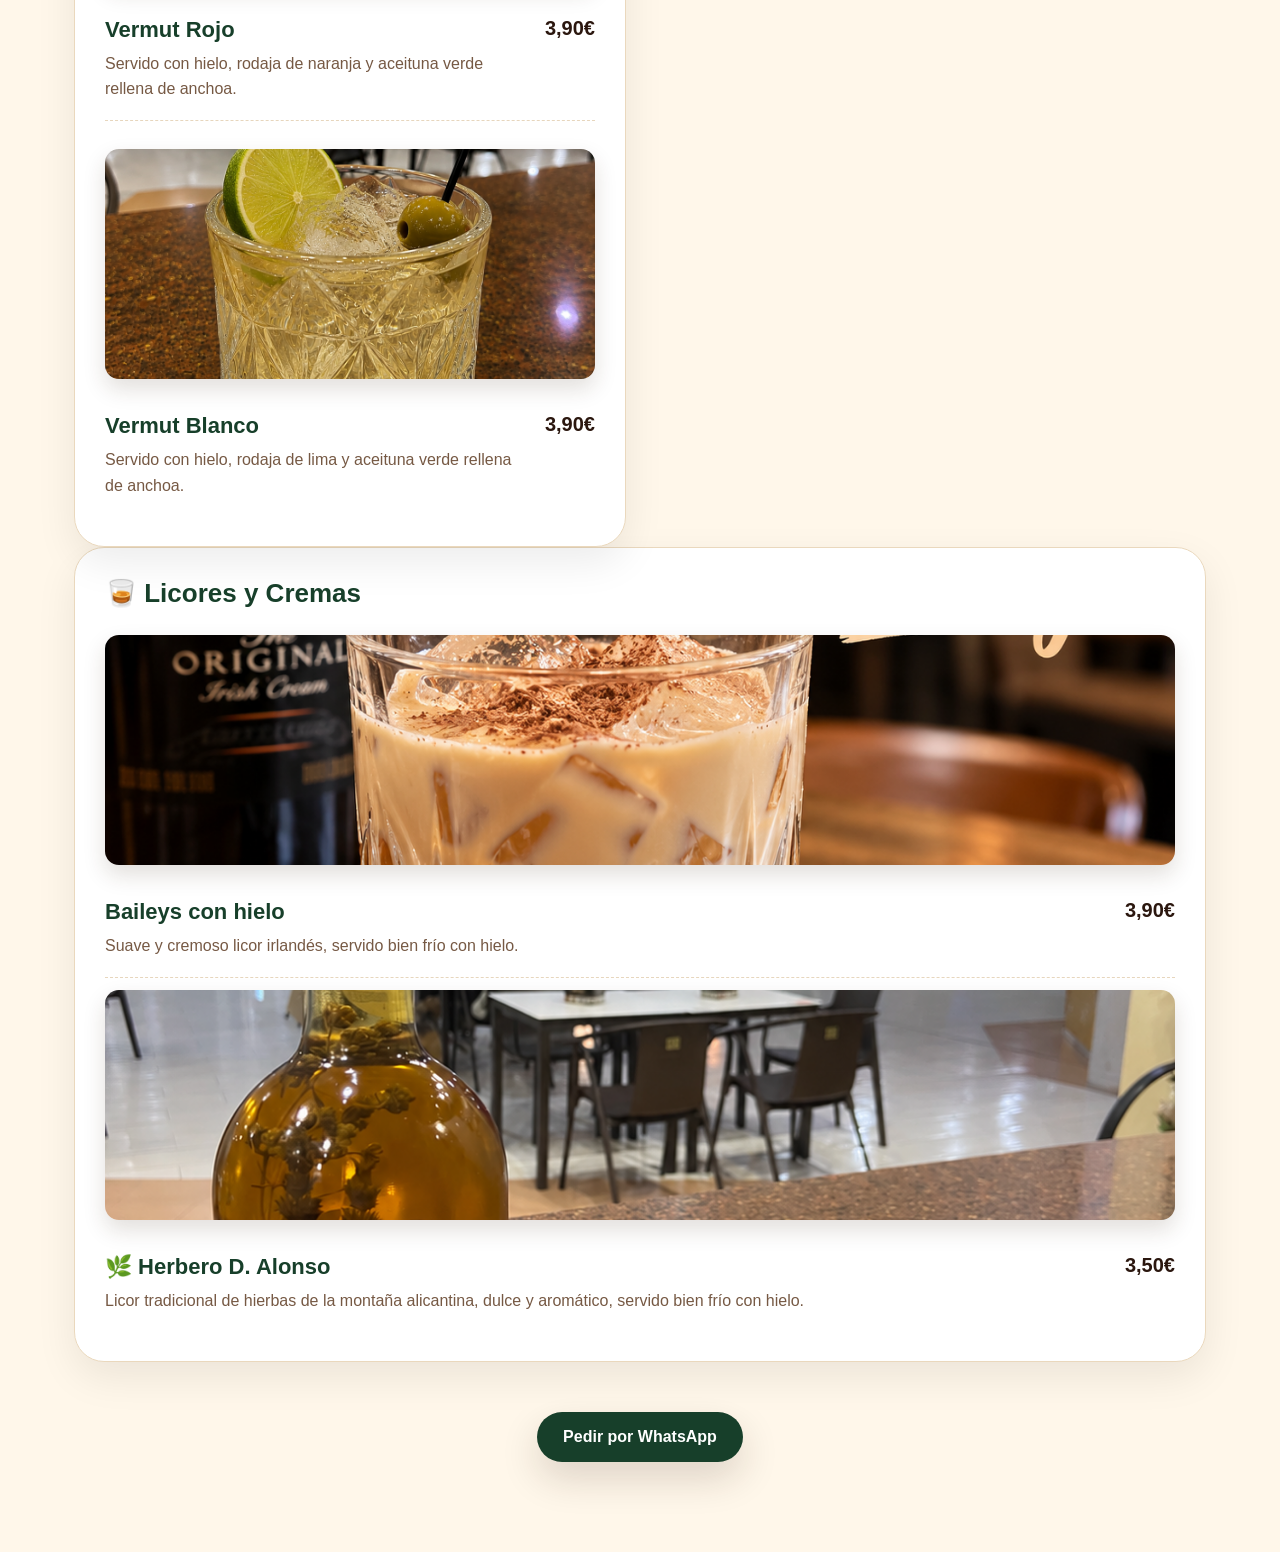
==== commit 2019610c: "herbero" ====
--- a/bebidas.html
+++ b/bebidas.html
@@ -429,7 +429,7 @@
               rellena de anchoa.
             </small>
           </div>
-          <strong class="product-price">4,50€</strong>
+          <strong class="product-price">3,90€</strong>
         </div>
 
         <img
@@ -447,11 +447,69 @@
               rellena de anchoa.
             </small>
           </div>
-          <strong class="product-price">4,50€</strong>
+          <strong class="product-price">3,90€</strong>
         </div>
       </div>
 
     </div>
+    
+      <!-- BAILEYS -->
+
+      <div class="price-card">
+
+        <h3>🥃 Licores y Cremas</h3>
+
+        <img
+          src="images/baileys.png"
+          alt="Copa de Baileys con hielo de Café & Co.Secha"
+          class="foto-menu"
+          loading="lazy"
+        >
+
+        <div class="product-row">
+
+          <div class="product-info">
+
+            <strong>Baileys con hielo</strong>
+
+            <small>
+              Suave y cremoso licor irlandés,
+              servido bien frío con hielo.
+            </small>
+
+          </div>
+
+          <strong class="product-price">3,90€</strong>
+
+        </div>
+
+        <!-- HERBERO D. ALONSO -->
+
+        <img
+          src="images/herbero.png"
+          alt="Herbero D. Alonso con hielo"
+          class="foto-menu"
+          loading="lazy"
+        >
+
+        <div class="product-row">
+          <div class="product-info">
+
+            <strong>🌿 Herbero D. Alonso</strong>
+
+            <small>
+              Licor tradicional de hierbas de la montaña
+              alicantina, dulce y aromático,
+              servido bien frío con hielo.
+            </small>
+
+          </div>
+
+          <strong class="product-price">3,50€</strong>
+        </div>
+
+      </div>
+
 
     <div class="center-button">
       <a
--- a/styles.css
+++ b/styles.css
@@ -1074,4 +1074,42 @@
   .frappuccino-content p {
     font-size: 0.96rem;
   }
-}+}
+
+/* Tarjeta Salchichitas Bacon Cheese */
+
+.salchichitas-card {
+  width: 100%;
+  box-sizing: border-box;
+  overflow: hidden;
+}
+
+.salchichitas-card .foto-bowls {
+  display: block;
+  max-width: 100%;
+  height: auto;
+  box-sizing: border-box;
+}
+
+.salchichitas-card .product-row {
+  display: flex;
+  flex-wrap: wrap;
+  gap: 10px;
+  align-items: flex-start;
+  width: 100%;
+  box-sizing: border-box;
+}
+
+.salchichitas-card .product-info {
+  flex: 1 1 180px;
+  min-width: 0;
+}
+
+.salchichitas-card .product-info small {
+  display: block;
+  overflow-wrap: anywhere;
+}
+
+.salchichitas-card .product-price {
+  white-space: nowrap;
+}
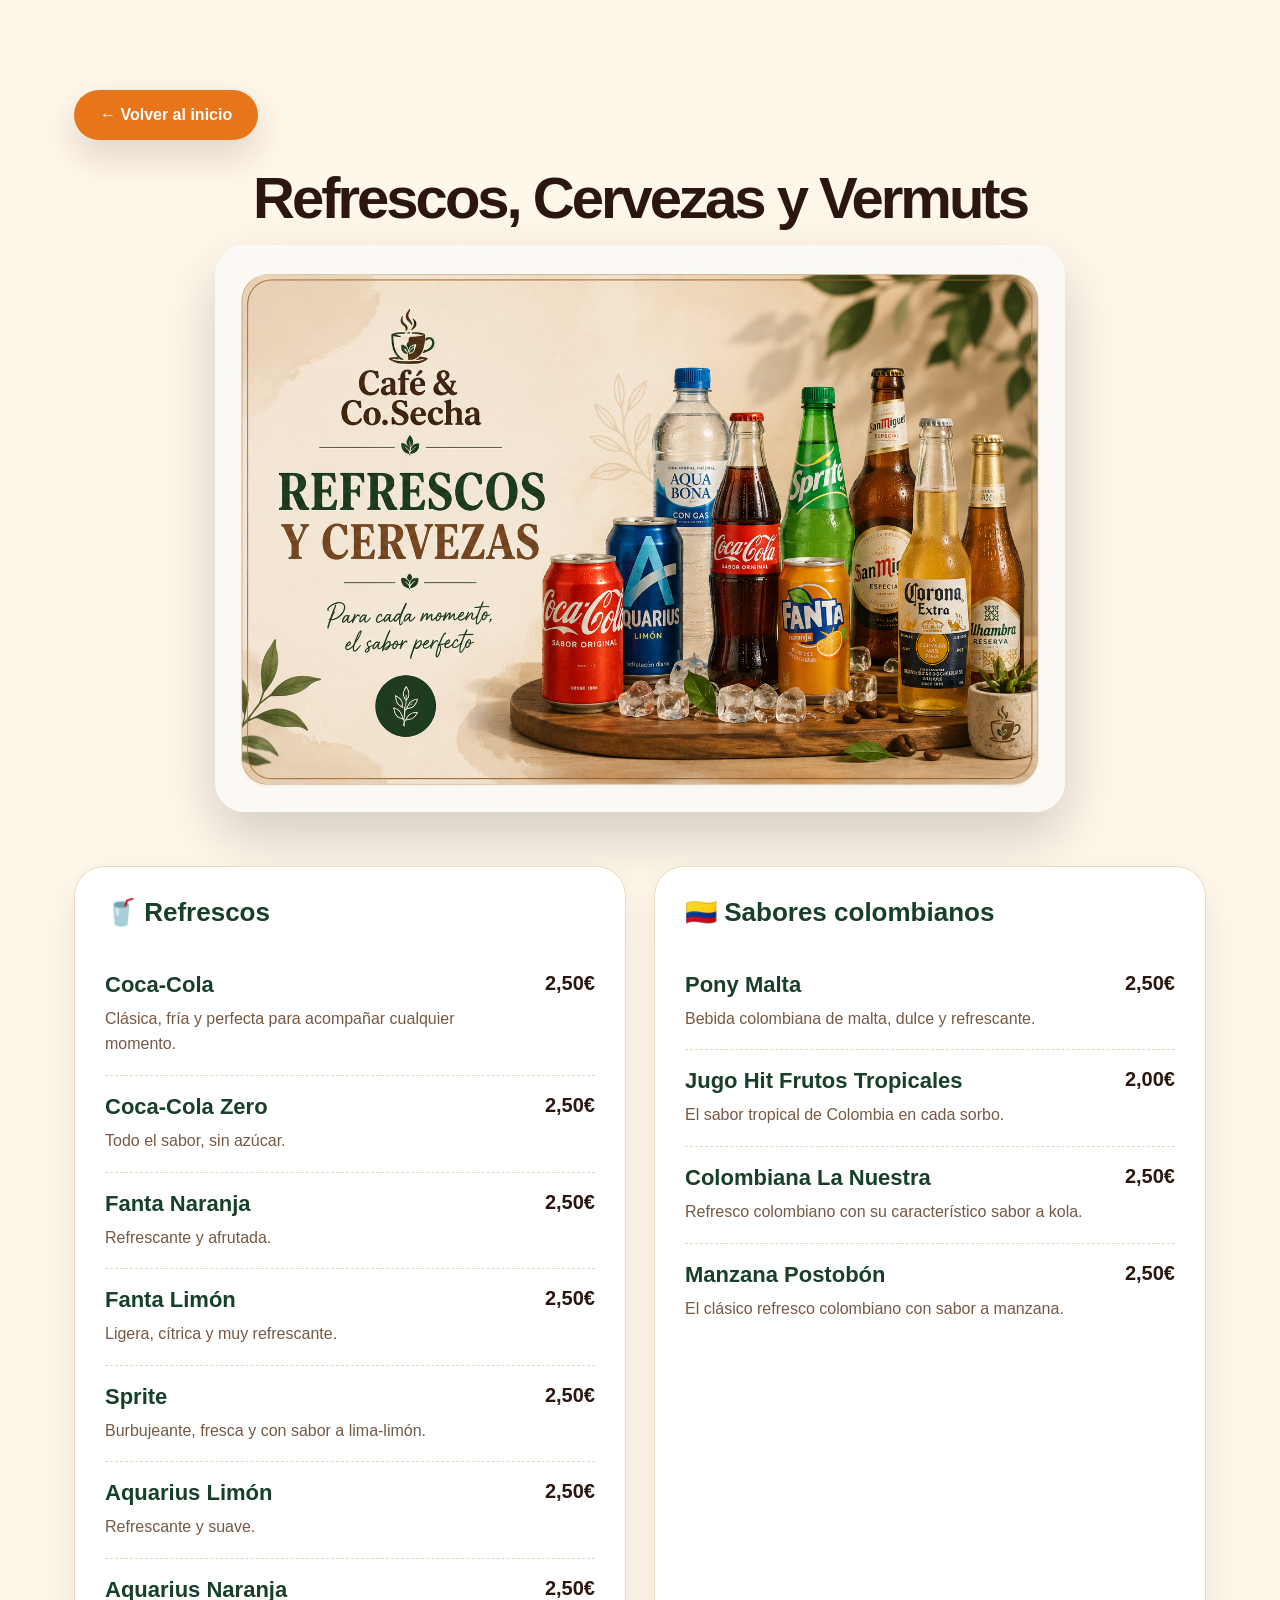
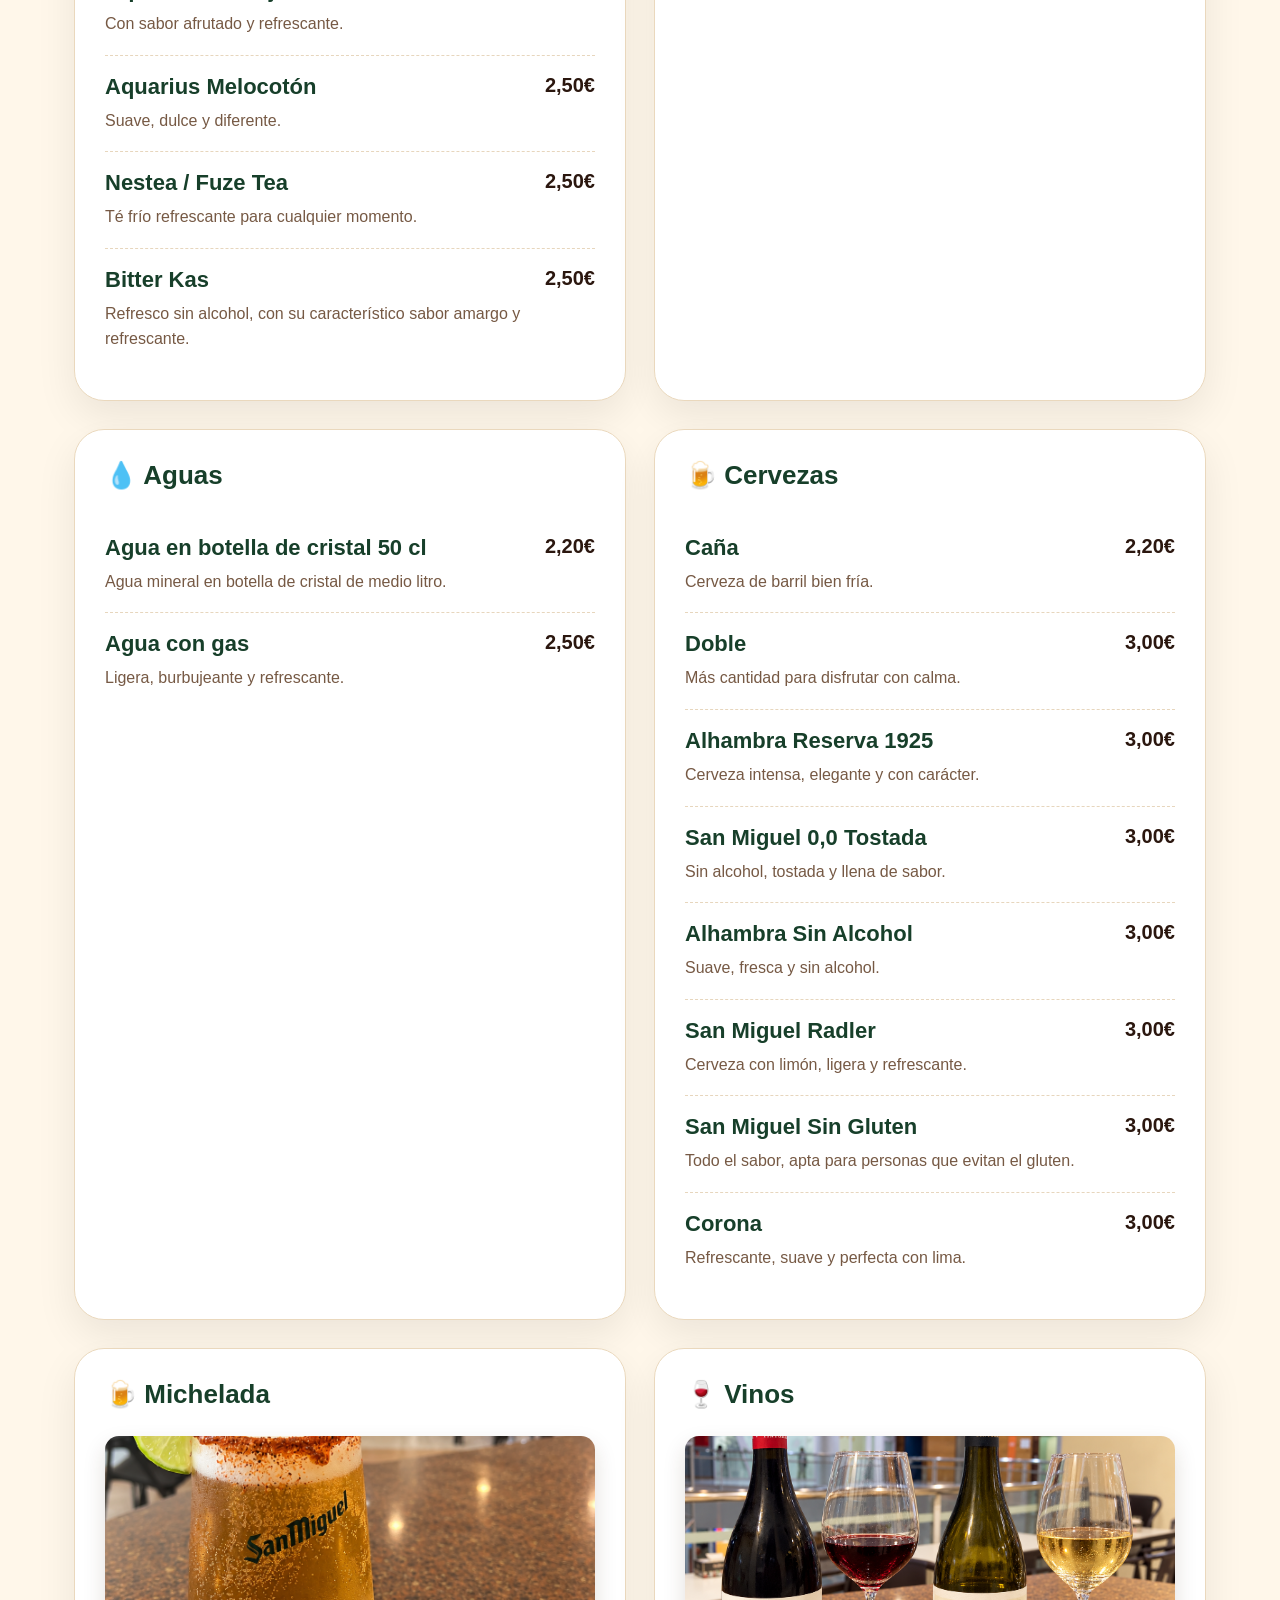
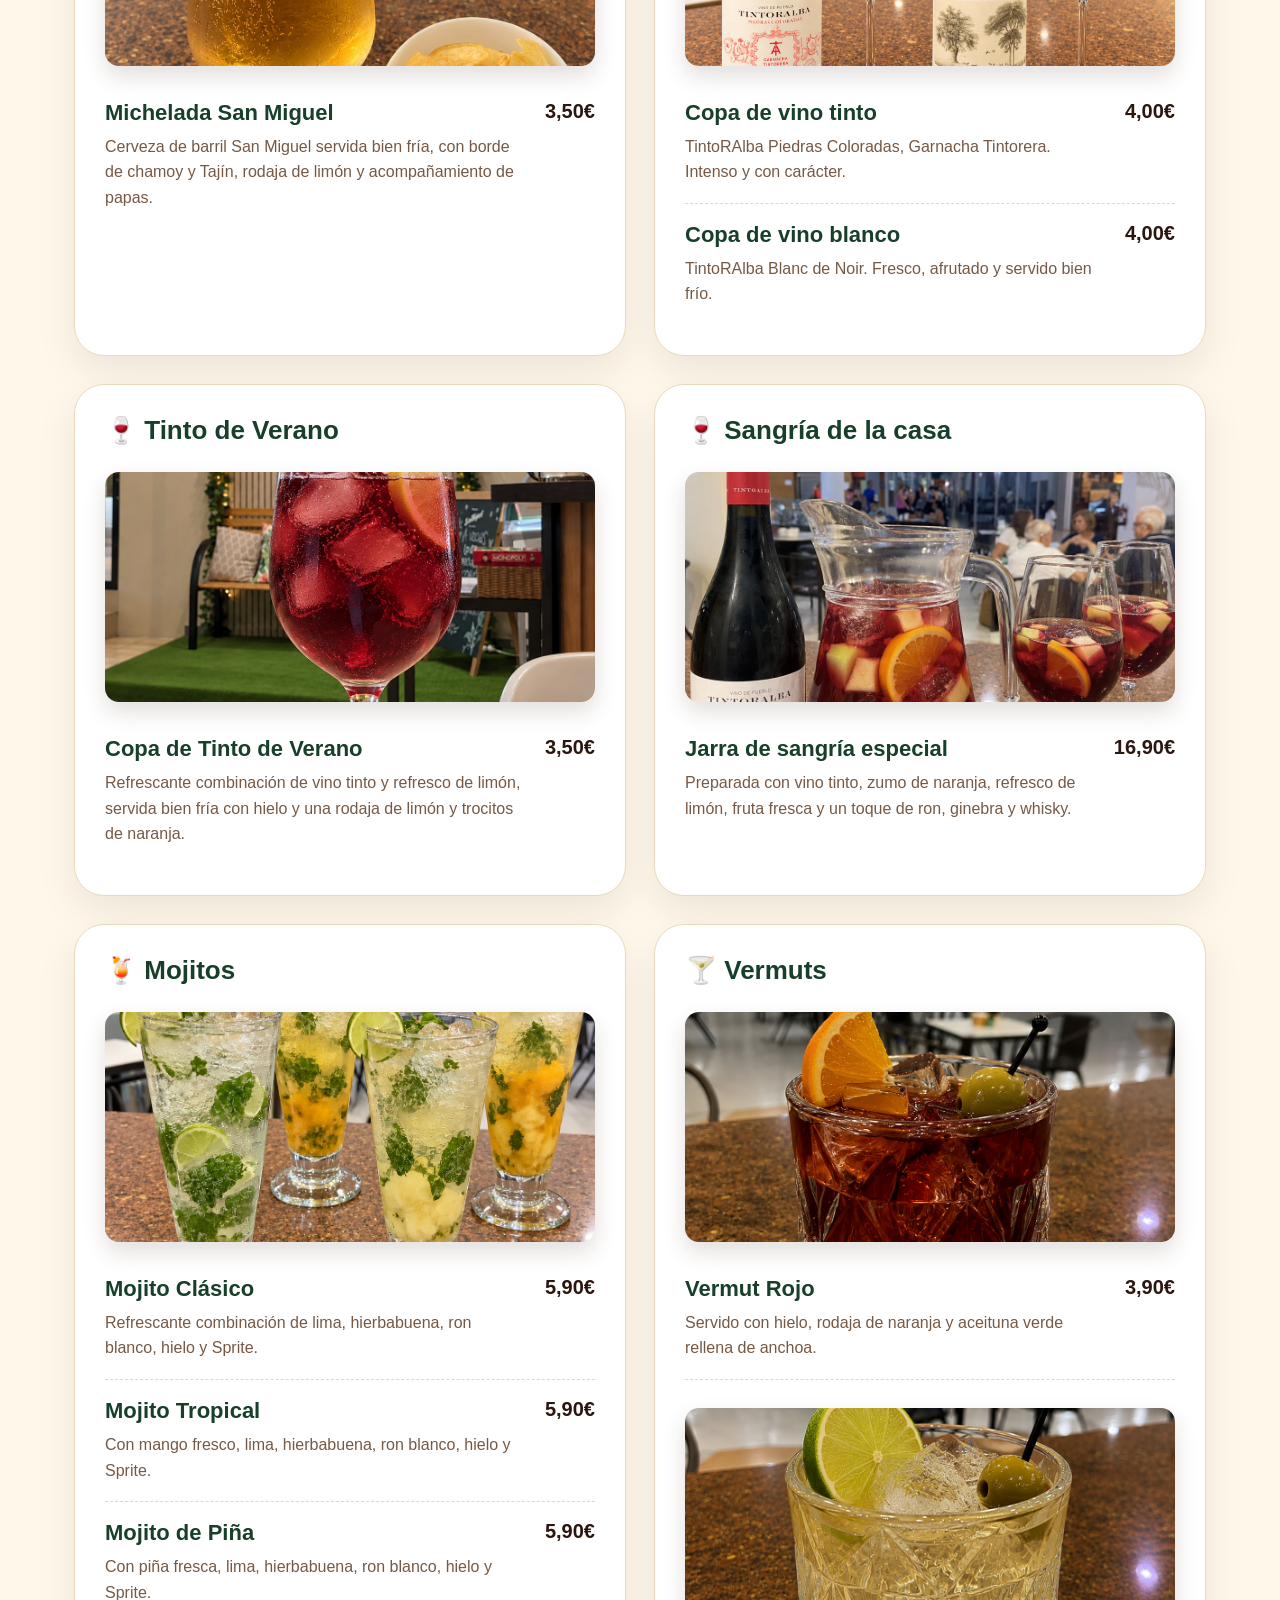
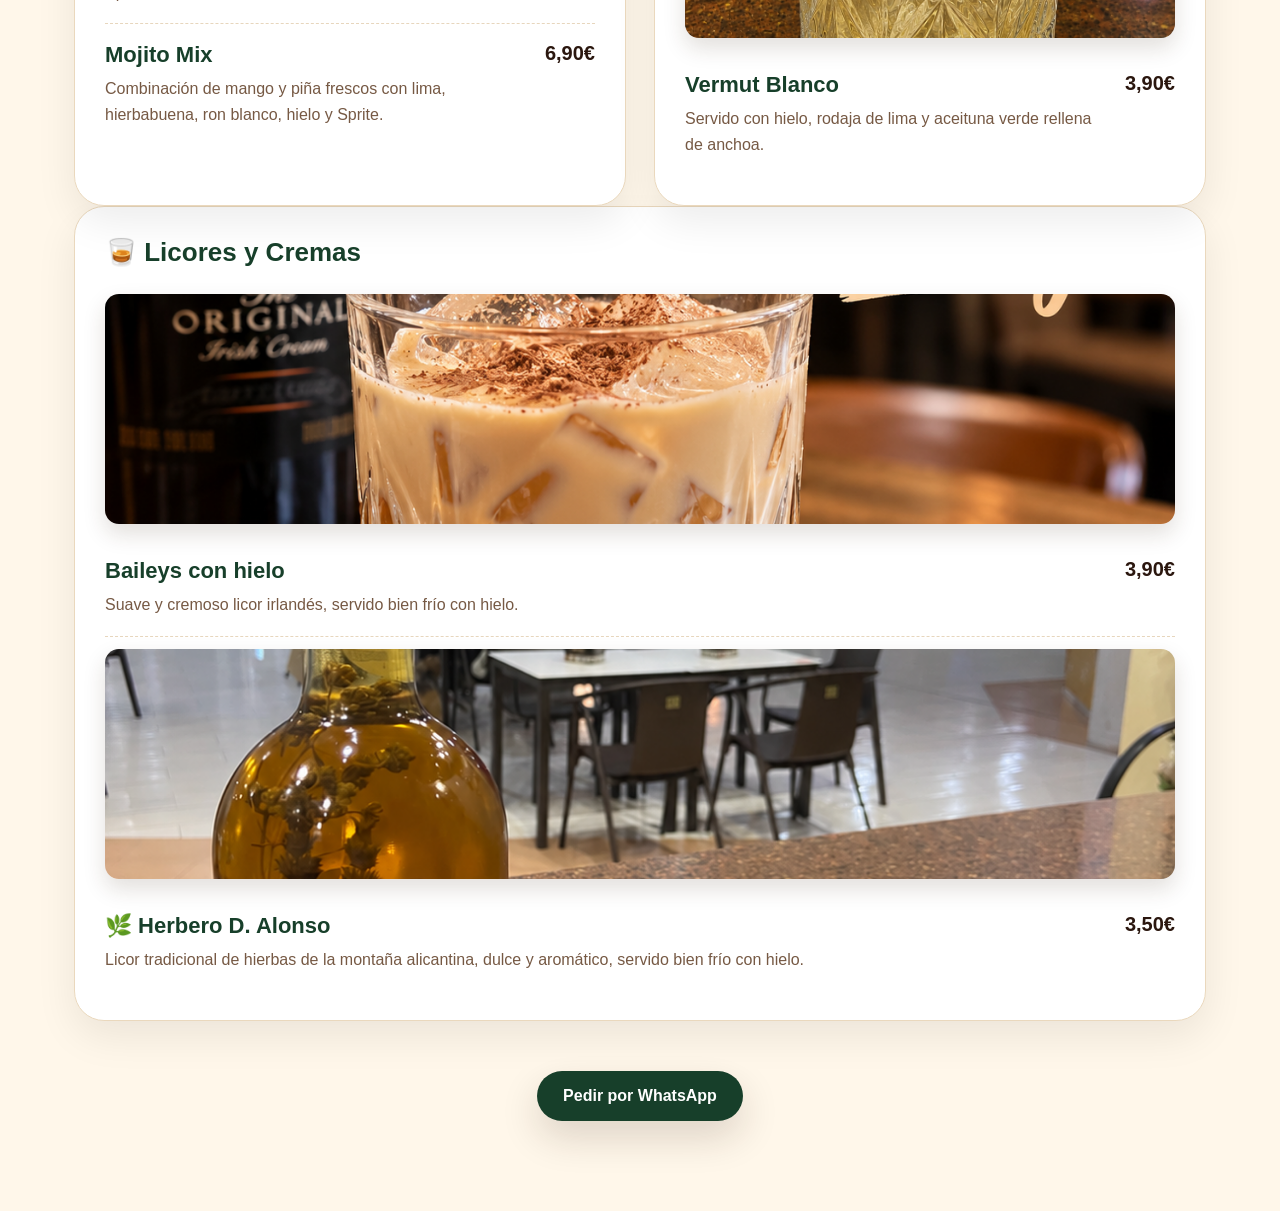
==== commit 61ce312e: "tinto verano" ====
--- a/bebidas.html
+++ b/bebidas.html
@@ -328,6 +328,34 @@
     <strong class="product-price">4,00€</strong>
   </div>
 </div>
+
+
+<!-- TINTO DE VERANO -->
+
+<div class="price-card">
+  <h3>🍷 Tinto de Verano</h3>
+
+  <img
+    src="images/tinto-verano.png"
+    alt="Tinto de verano de Café & Co.Secha"
+    class="foto-menu"
+    loading="lazy"
+  >
+
+  <div class="product-row">
+    <div class="product-info">
+      <strong>Copa de Tinto de Verano</strong>
+      <small>
+        Refrescante combinación de vino tinto
+        y refresco de limón, servida bien fría
+        con hielo y una rodaja de limón y trocitos de naranja.
+      </small>
+    </div>
+
+    <strong class="product-price">3,50€</strong>
+  </div>
+</div>
+
 <!-- SANGRÍA -->
 
 <div class="price-card">
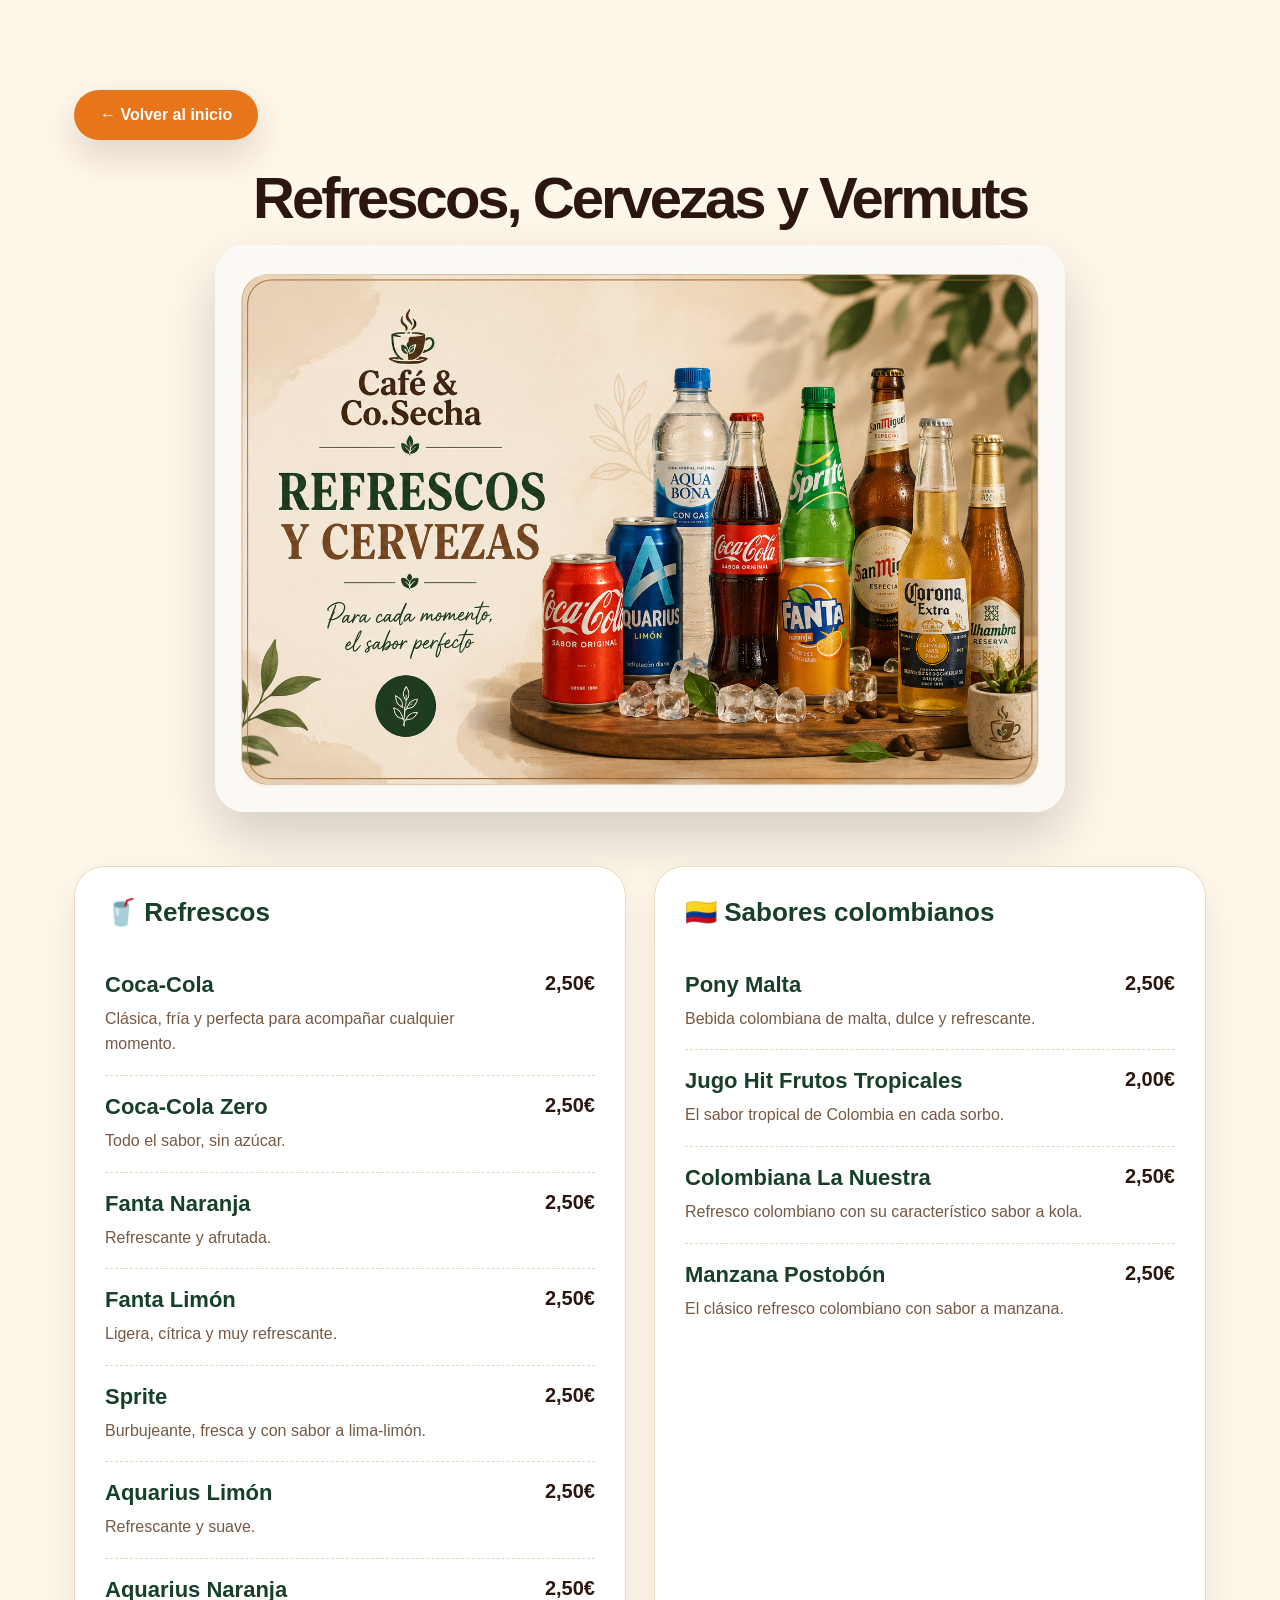
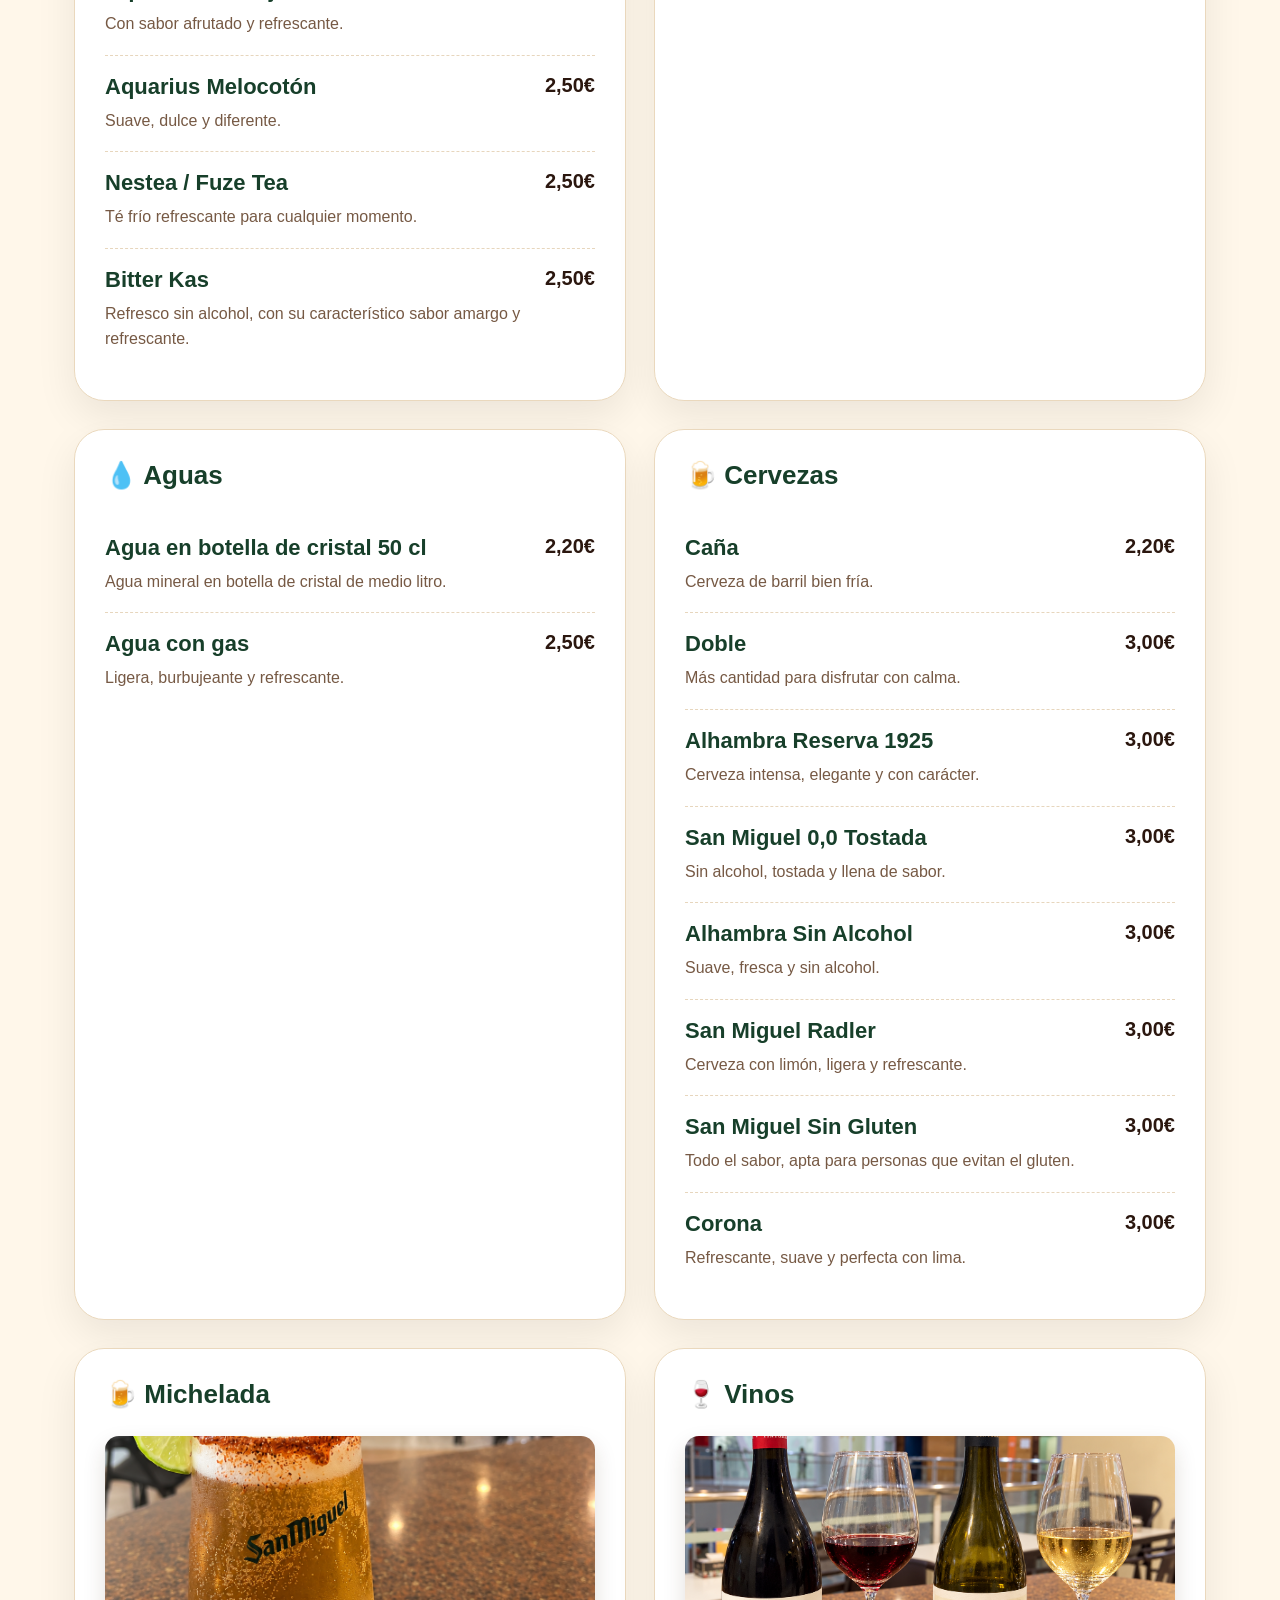
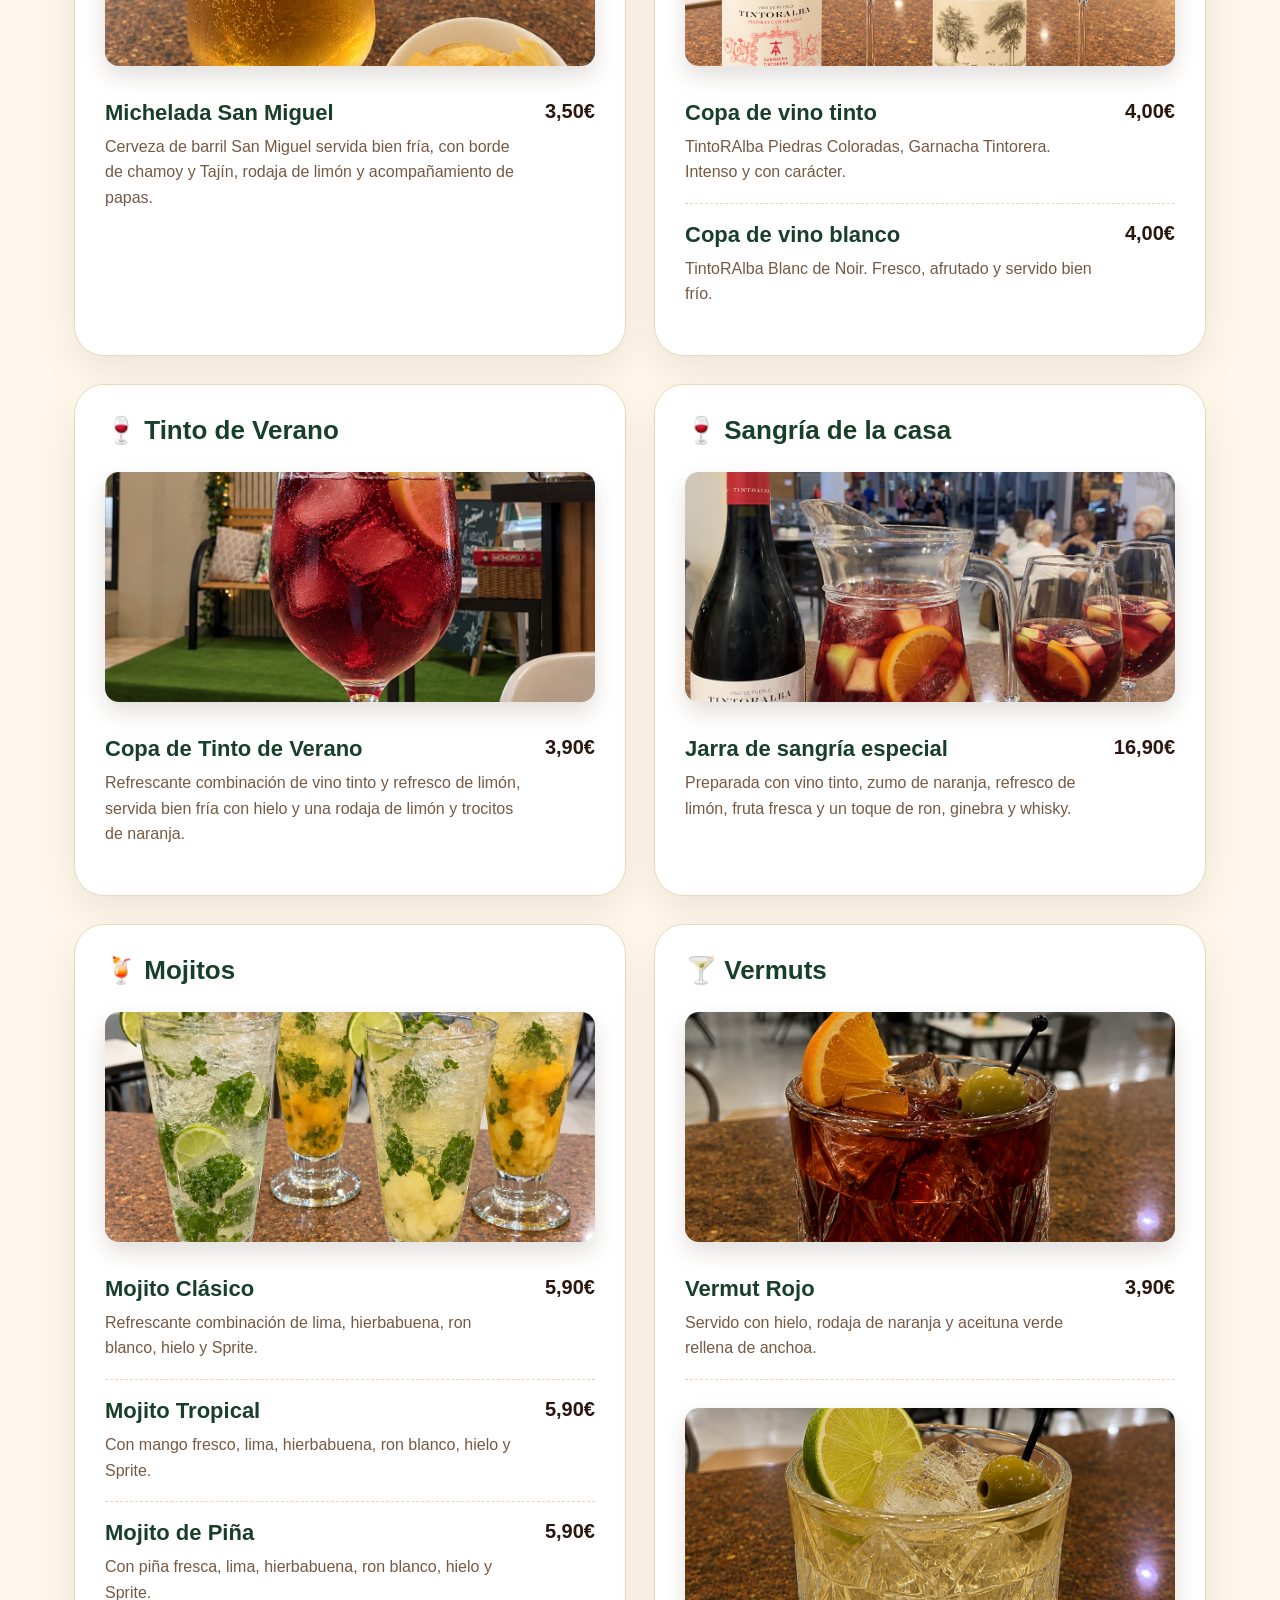
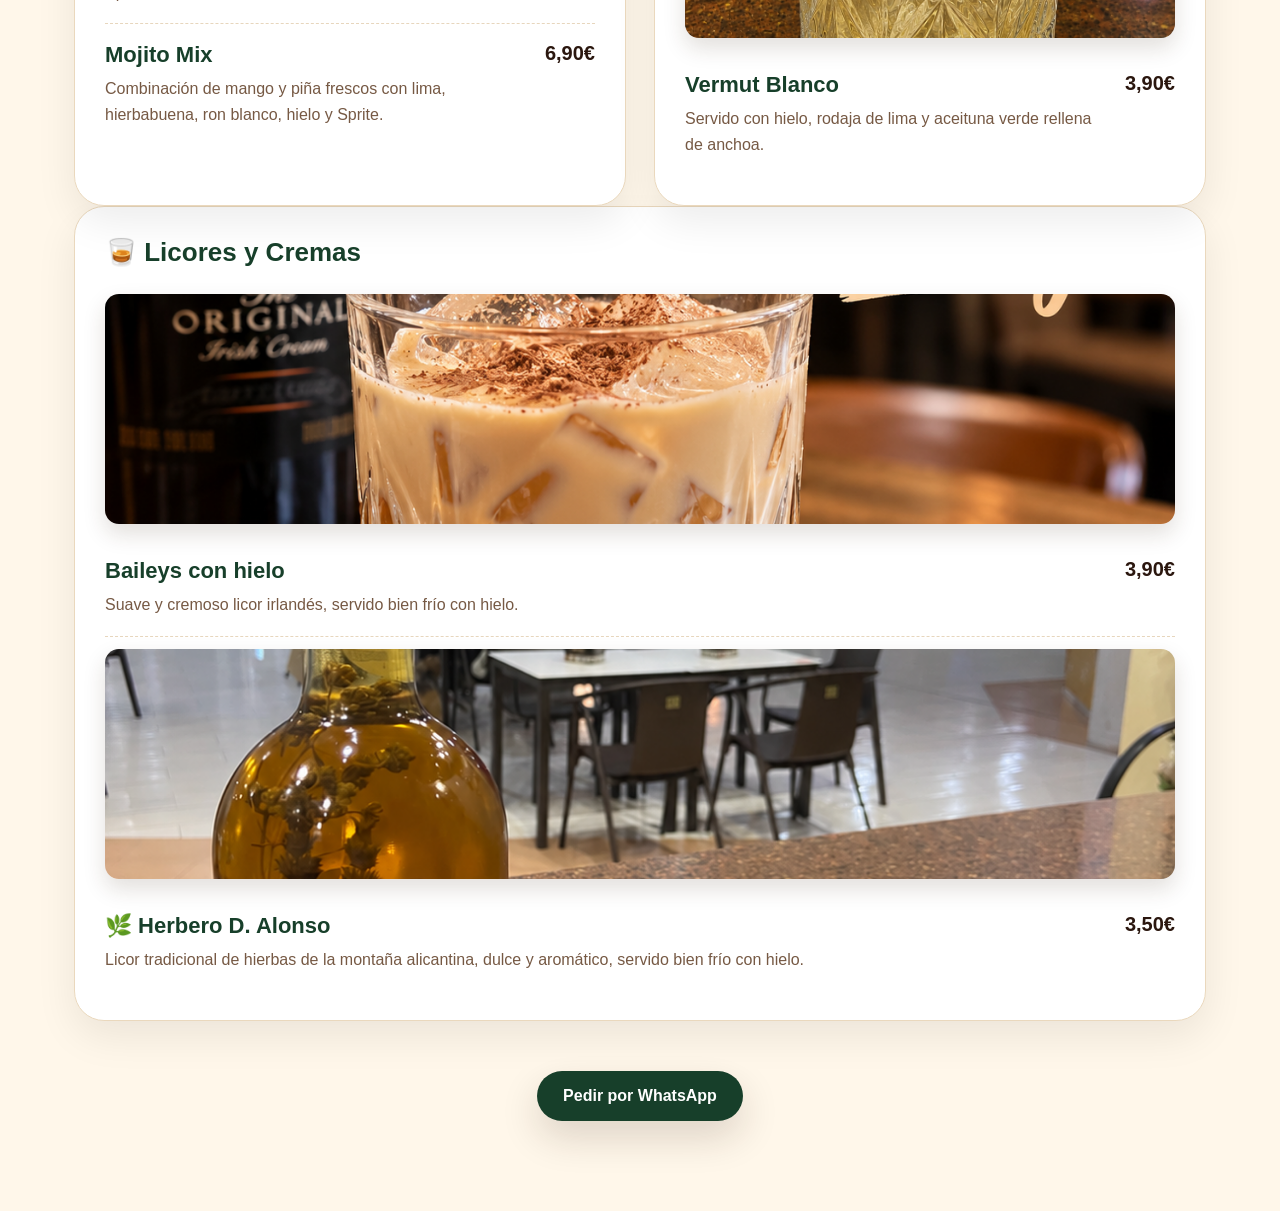
==== commit 95f0f922: "cambio precios" ====
--- a/bebidas.html
+++ b/bebidas.html
@@ -352,7 +352,7 @@
       </small>
     </div>
 
-    <strong class="product-price">3,50€</strong>
+    <strong class="product-price">3,90€</strong>
   </div>
 </div>
 
--- a/styles.css
+++ b/styles.css
@@ -1113,3 +1113,349 @@
 .salchichitas-card .product-price {
   white-space: nowrap;
 }
+
+/* =====================================
+   MERIENDAS - VERSION MOVIL
+   ===================================== */
+
+@media (max-width: 700px) {
+
+  /* Espaciado general */
+ .pagina-meriendas .section {
+    padding: 24px 14px 45px;
+  }
+
+  /* Titulo de la pagina */
+  .pagina-meriendas .page-header {
+    margin: 12px auto 25px;
+  }
+
+  .pagina-meriendas
+   .page-header h1 {
+    font-size: 30px;
+    line-height: 1.15;
+    letter-spacing: -0.5px;
+    margin: 12px 0;
+  }
+
+  /* Tarjetas en una columna */
+  .pagina-meriendas .price-grid {
+    grid-template-columns: 1fr;
+    gap: 16px;
+    margin-top: 20px;
+  }
+
+  /* Tarjetas mas compactas */
+  .pagina-meriendas .price-card {
+    padding: 20px 18px;
+    border-radius: 22px;
+  }
+
+  /* Titulos de las categorias */
+  .pagina-meriendas .price-card h3 {
+    font-size: 21px;
+    line-height: 1.3;
+    margin-bottom: 14px;
+  }
+
+  /* Filas de productos */
+  .pagina-meriendas .product-row {
+    grid-template-columns: minmax(0, 1fr) auto;
+    gap: 12px;
+    padding: 13px 0;
+  }
+
+  /* Nombres de productos */
+  .pagina-meriendas .product-info strong {
+    font-size: 17px;
+    line-height: 1.3;
+    margin-bottom: 5px;
+  }
+
+  /* Descripciones */
+  .pagina-meriendas .product-info p {
+    font-size: 14px;
+    line-height: 1.45;
+    margin: 5px 0 0;
+  }
+
+  /* Precios */
+  .pagina-meriendas .price {
+    font-size: 16px;
+    white-space: nowrap;
+  }
+
+  /* Fotografias */
+  .pagina-meriendas .foto-bowls {
+    width: 100%;
+    height: 200px;
+    object-fit: cover;
+    border-radius: 14px;
+    margin: 12px 0 14px;
+  }
+
+}
+
+/* ==========================================
+   CAFE & CO.SECHA - INICIO EN MOVILES
+   ========================================== */
+
+@media (max-width: 700px) {
+
+  /* Evitar desplazamiento horizontal */
+  .pagina-inicio {
+    overflow-x: hidden;
+  }
+
+  /* MENU SUPERIOR */
+  .pagina-inicio .navbar {
+    position: relative;
+    top: auto;
+    left: auto;
+    transform: none;
+    width: calc(100% - 24px);
+    max-width: none;
+    margin: 12px auto 0;
+    padding: 14px 12px;
+    border-radius: 22px;
+    gap: 12px;
+    flex-direction: column;
+  }
+
+  .pagina-inicio .brand {
+    font-size: 19px;
+    text-align: center;
+  }
+
+  .pagina-inicio .nav-links {
+    display: flex;
+    flex-wrap: wrap;
+    justify-content: center;
+    gap: 10px 16px;
+    font-size: 13px;
+  }
+
+  /* PORTADA */
+  .pagina-inicio .hero {
+    min-height: auto;
+    padding: 25px 18px 45px;
+  }
+
+  .pagina-inicio .hero-grid {
+    display: grid;
+    grid-template-columns: minmax(0, 1fr);
+    gap: 28px;
+    margin: 0 auto;
+    width: 100%;
+  }
+
+  /* TITULO PRINCIPAL */
+  .pagina-inicio .hero h1 {
+    font-size: clamp(34px, 9vw, 42px);
+    line-height: 1.12;
+    letter-spacing: -1px;
+    margin: 20px 0;
+    overflow-wrap: break-word;
+  }
+
+  /* TEXTO DE BIENVENIDA */
+  .pagina-inicio .subtitle {
+    font-size: 16px;
+    line-height: 1.6;
+    margin: 14px 0 0;
+  }
+
+  /* BOTONES */
+  .pagina-inicio .hero-buttons {
+    display: flex;
+    flex-wrap: wrap;
+    gap: 10px;
+    margin-top: 25px;
+  }
+
+  .pagina-inicio .hero-buttons .btn {
+    font-size: 14px;
+    padding: 13px 17px;
+    text-align: center;
+    box-shadow: 0 8px 18px rgba(43,23,15,.12);
+  }
+
+  /* FOTO DE LA CAFETERIA */
+  .pagina-inicio .hero-image {
+    width: 100%;
+    justify-content: center;
+  }
+
+  .pagina-inicio .hero-image img {
+    width: 100%;
+    max-width: 100%;
+    border-radius: 20px;
+  }
+
+  /* SECCIONES DE LA PAGINA */
+  .pagina-inicio .section {
+    padding: 48px 16px;
+  }
+
+  .pagina-inicio .section h2 {
+    font-size: 30px;
+    line-height: 1.2;
+    letter-spacing: -0.5px;
+  }
+
+  /* TARJETAS DE LA CARTA */
+  .pagina-inicio .menu-grid {
+    grid-template-columns: 1fr;
+    max-width: 420px;
+    margin: 0 auto;
+    gap: 18px;
+  }
+
+  .pagina-inicio #carta .menu-card h3 {
+    font-size: 22px;
+    padding: 16px 18px 8px;
+  }
+
+  .pagina-inicio #carta .menu-card p {
+    font-size: 14px;
+    line-height: 1.5;
+    padding: 0 18px 20px;
+  }
+
+  /* WHATSAPP MAS DISCRETO */
+  .pagina-inicio .whatsapp {
+    right: 12px;
+    bottom: 12px;
+    padding: 11px 15px;
+    font-size: 12px;
+    border-radius: 30px;
+  }
+
+}
+
+/* =====================================
+   ULTIMOS AJUSTES - INICIO MOVIL
+   ===================================== */
+
+@media (max-width: 700px) {
+
+  /* Dar espacio a los lados del contenido */
+  .pagina-inicio .hero-grid {
+    padding: 0 8px;
+  }
+
+  /* Titulo con mejores margenes */
+  .pagina-inicio .hero h1 {
+    font-size: clamp(32px, 8.5vw, 38px);
+    line-height: 1.15;
+    margin: 20px 0;
+  }
+
+  /* Foto sin desbordamientos */
+  .pagina-inicio .hero-image {
+    padding: 0;
+    overflow: hidden;
+    border-radius: 20px;
+  }
+
+  /* Boton de WhatsApp mas compacto */
+  .pagina-inicio .whatsapp {
+    right: 10px;
+    bottom: 10px;
+    padding: 9px 12px;
+    font-size: 11px;
+  }
+
+}
+
+
+/* ==========================================
+   BOTONES FLOTANTES - INICIO MOVIL
+   ========================================== */
+
+@media (max-width: 700px) {
+
+  /* Asistente virtual */
+  .pagina-inicio #boton-asistente {
+    position: fixed;
+    right: 12px;
+    bottom: 75px;
+    left: auto;
+    top: auto;
+    transform: none;
+    z-index: 1000;
+
+    width: auto;
+    max-width: calc(100vw - 24px);
+    padding: 10px 14px;
+    font-size: 12px;
+    line-height: 1.3;
+    border-radius: 30px;
+  }
+
+  /* WhatsApp debajo del asistente */
+  .pagina-inicio .whatsapp {
+    position: fixed;
+    right: 12px;
+    bottom: 16px;
+    left: auto;
+    top: auto;
+    z-index: 999;
+
+    padding: 10px 14px;
+    font-size: 12px;
+    border-radius: 30px;
+  }
+
+}
+
+/* ==========================================
+   ASISTENTE VIRTUAL - VERSION MOVIL
+   ========================================== */
+
+@media (max-width: 700px) {
+
+  /* Ventana exterior del asistente */
+  .pagina-inicio #ventana-asistente {
+    position: fixed;
+   top: 12px;
+left: 12px;
+right: 12px;
+bottom: auto;
+
+width: auto;
+height: calc(100dvh - 24px);
+    max-width: none;
+    max-height: none;
+
+    display: none;
+    flex-direction: column;
+    overflow: hidden;
+    border-radius: 18px;
+    z-index: 9999;
+  }
+
+  /* Mostrar cuando el asistente esté abierto */
+  .pagina-inicio #ventana-asistente.abierto,
+  .pagina-inicio #ventana-asistente.activo,
+  .pagina-inicio #ventana-asistente.visible {
+    display: flex;
+  }
+
+  /* Cabecera exterior más compacta */
+  .pagina-inicio .cabecera-asistente {
+    flex-shrink: 0;
+    padding: 10px 14px;
+  }
+
+  /* Chat integrado */
+  .pagina-inicio .iframe-asistente {
+    display: block;
+    width: 100%;
+    height: 100%;
+    min-height: 0;
+    flex: 1;
+    border: none;
+  }
+
+}
